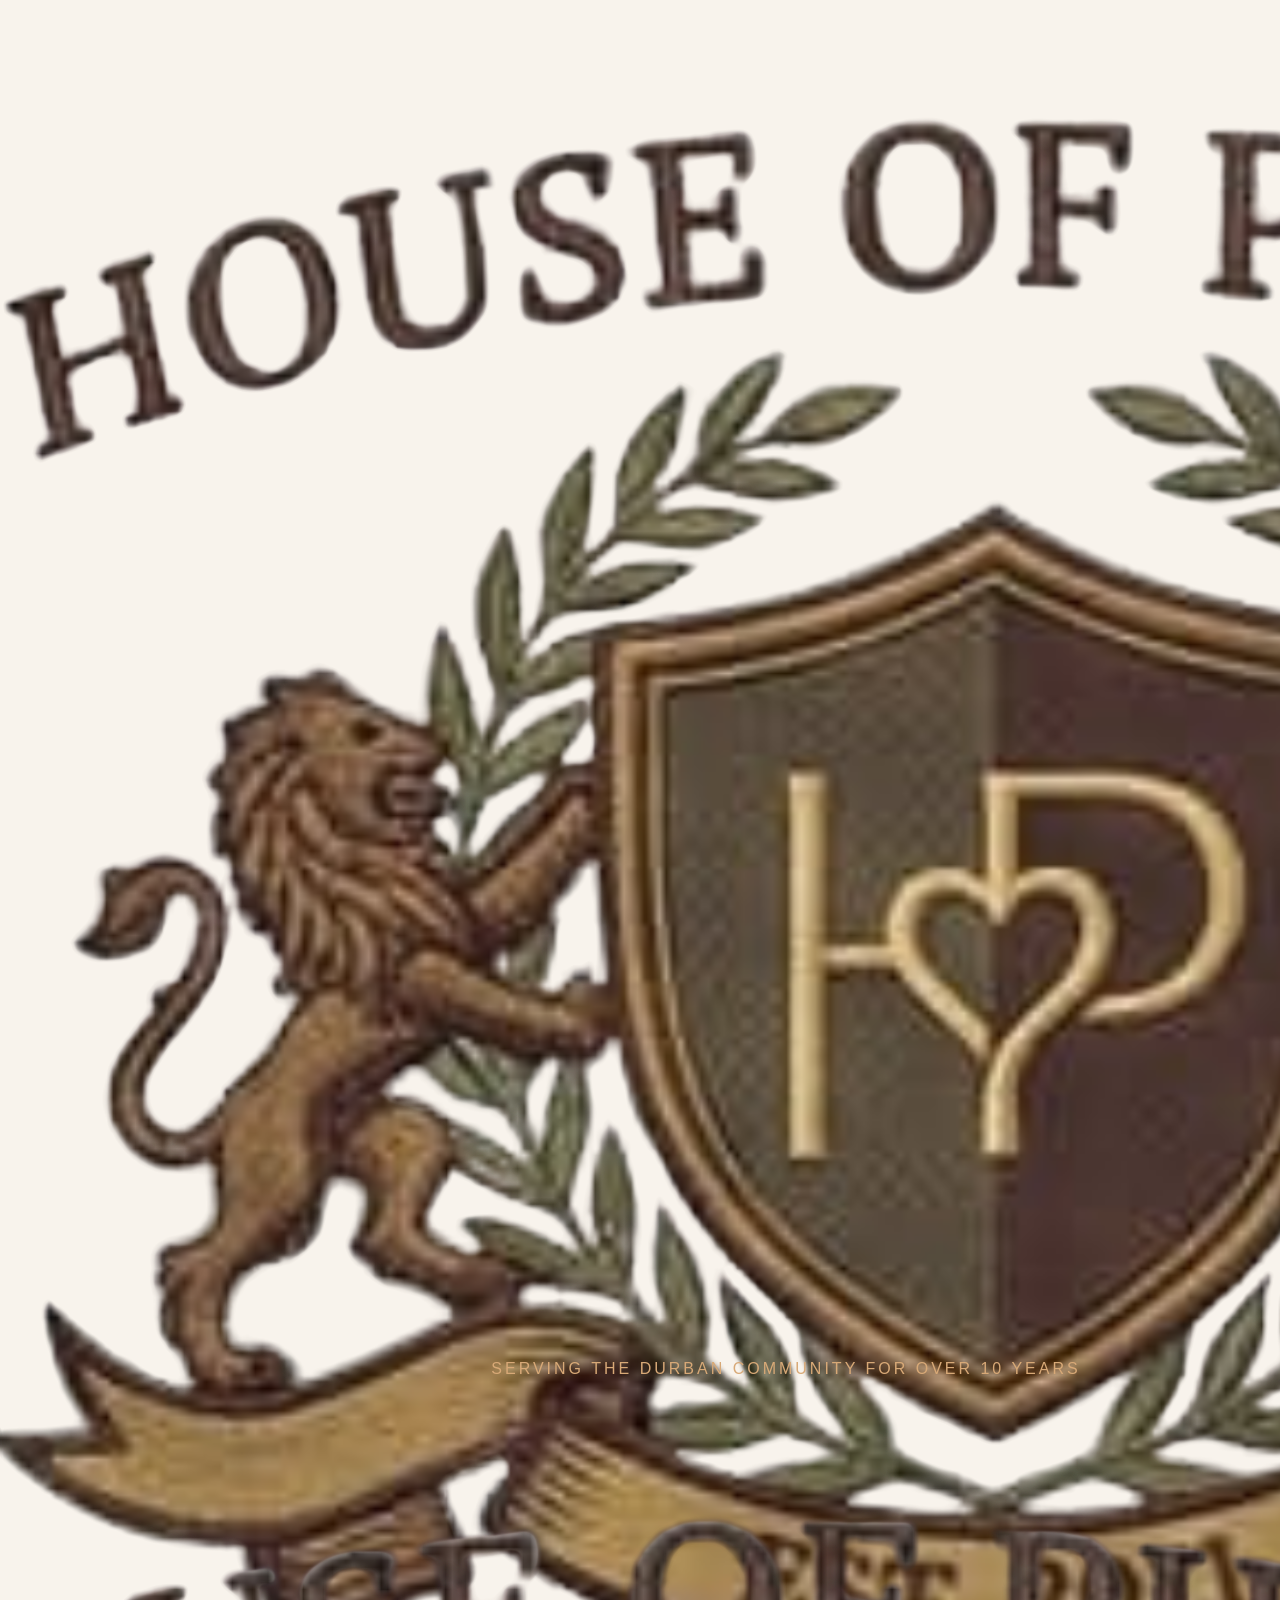
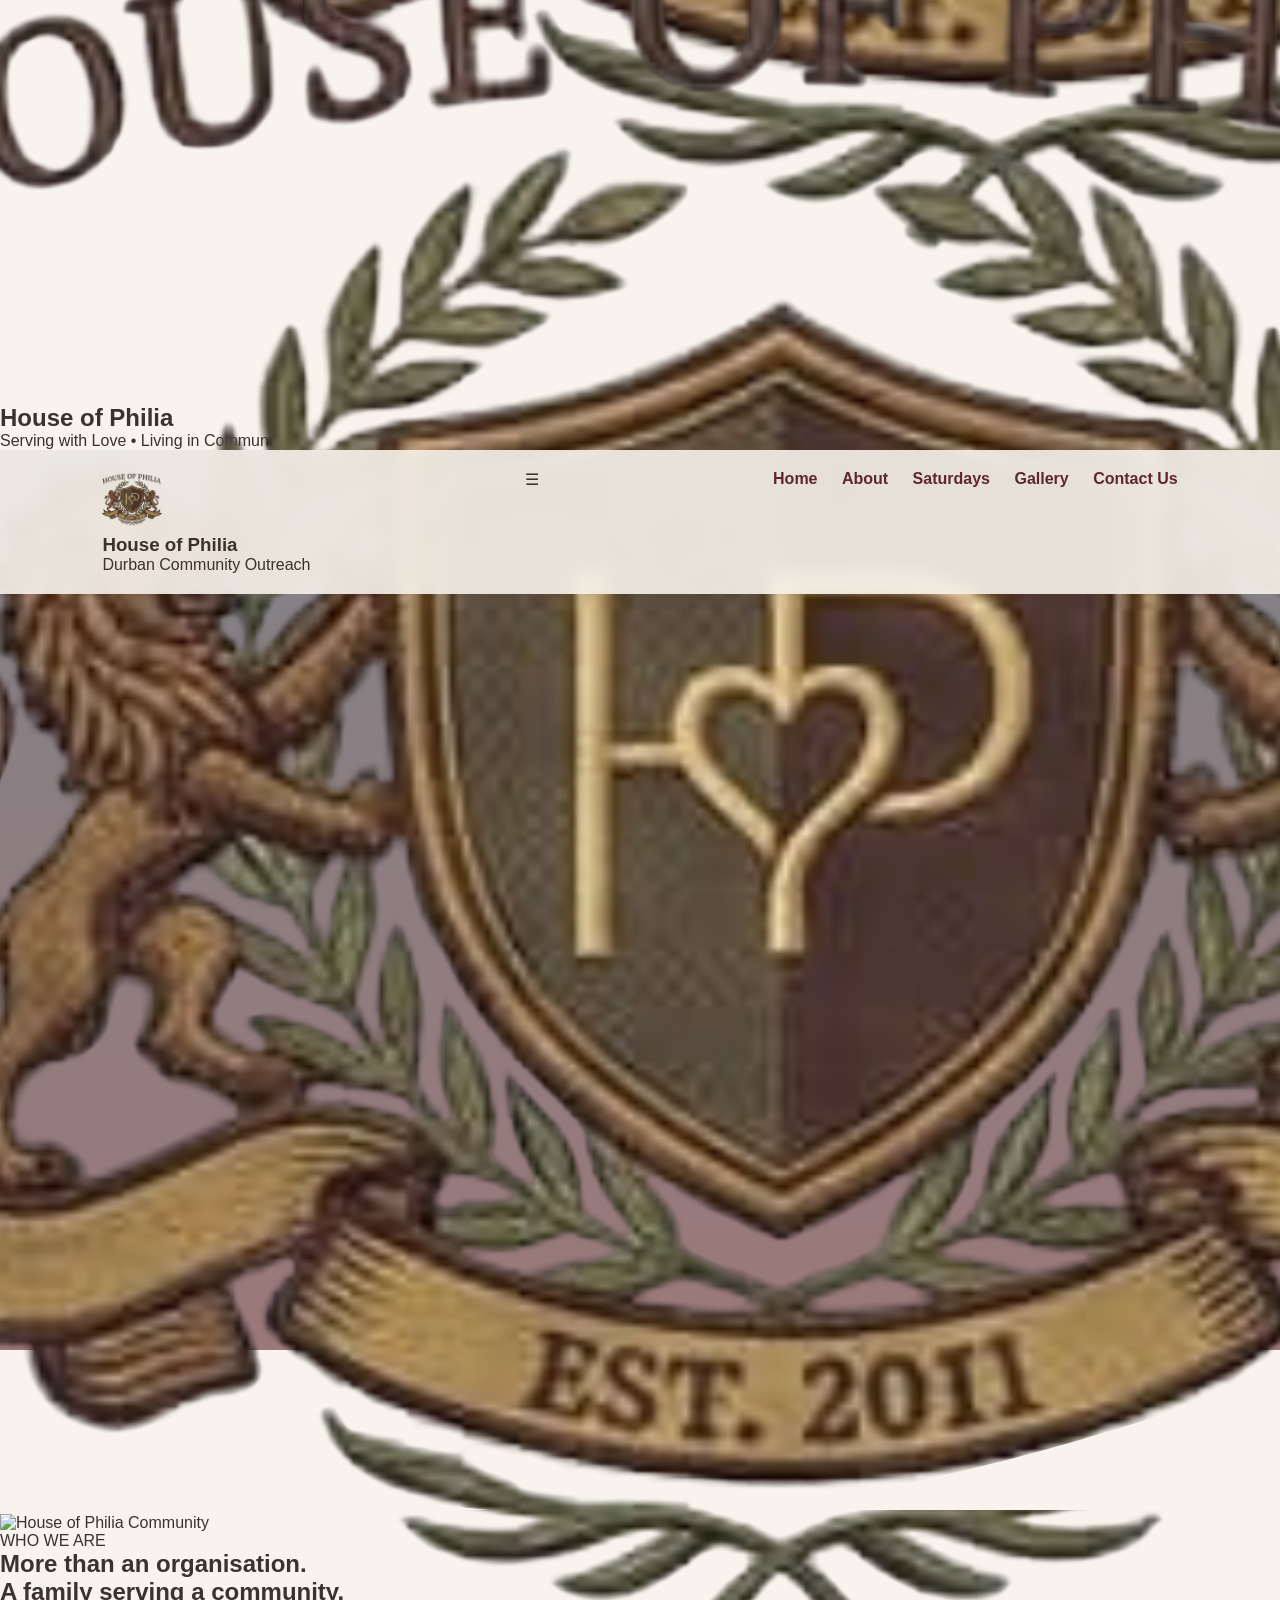
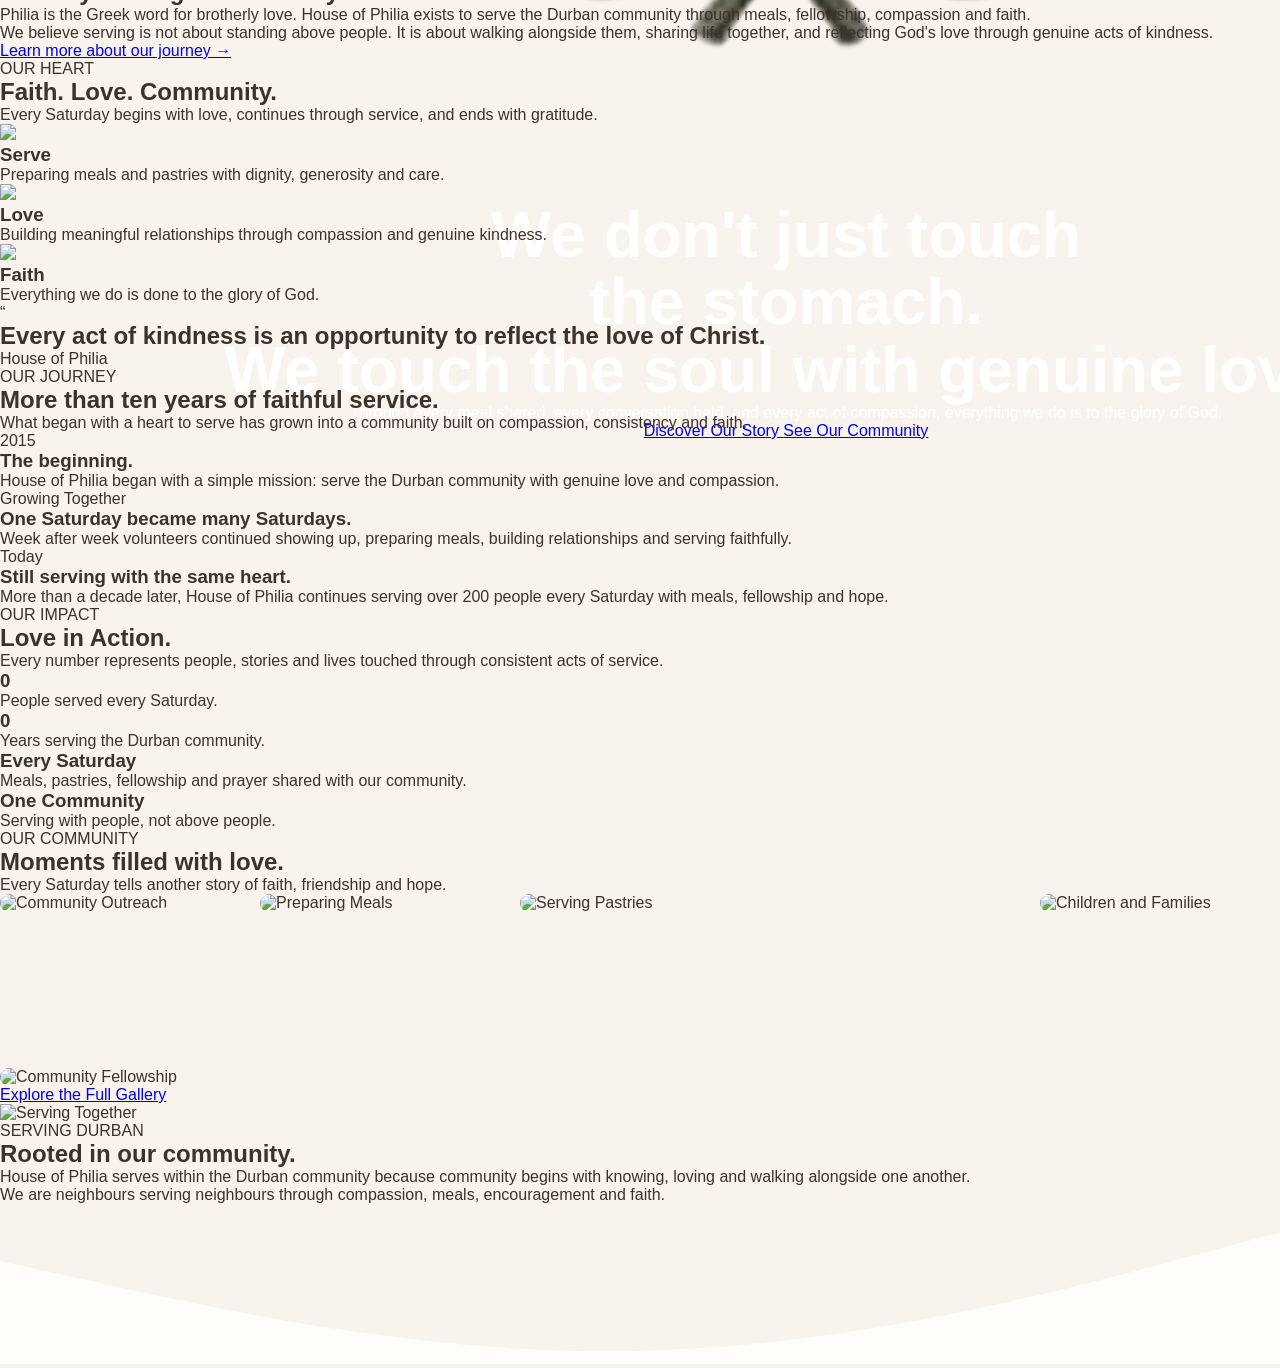
==== index.html @ c8c1cabe "Update index.html ( adding 4 parts)" ====
<!DOCTYPE html>
<html lang="en">

<head>

    <meta charset="UTF-8">

    <meta name="viewport"
          content="width=device-width, initial-scale=1.0">

    <title>House of Philia | Serving with Love</title>

    <!-- Google Fonts -->

    <link rel="preconnect"
          href="https://fonts.googleapis.com">

    <link rel="preconnect"
          href="https://fonts.gstatic.com"
          crossorigin>

    <link href="https://fonts.googleapis.com/css2?family=Cormorant+Garamond:wght@400;500;600;700&family=DM+Sans:wght@300;400;500;700&display=swap"
          rel="stylesheet">

    <!-- CSS -->

    <link rel="stylesheet"
          href="css/style.css">

</head>

<body>

    <!-- ========================================= -->
    <!-- LOADING SCREEN -->
    <!-- ========================================= -->

    <div id="loader">

        <div class="loader-content">

            <img src="images/logo/logo.png"
                 alt="House of Philia Logo"
                 class="loader-logo">

            <h2>House of Philia</h2>

            <p>Serving with Love • Living in Community</p>

        </div>

    </div>


    <!-- ========================================= -->
    <!-- NAVIGATION -->
    <!-- ========================================= -->

    <header class="navbar">

        <div class="logo-container">

            <img src="images/logo/logo.png"
                 alt="House of Philia Logo"
                 class="logo">

            <div class="logo-text">

                <h3>House of Philia</h3>

                <span>Durban Community Outreach</span>

            </div>

        </div>

        <!-- Mobile Menu Button -->

        <div class="menu-toggle">

            ☰

        </div>

        <nav class="nav-links">

            <a href="#home">Home</a>

            <a href="about.html">About</a>

            <a href="saturdays.html">Saturdays</a>

            <a href="gallery.html">Gallery</a>

            <a href="contact.html"
               class="contact-btn">

                Contact Us

            </a>

        </nav>

    </header>


    <!-- ========================================= -->
    <!-- HERO -->
    <!-- ========================================= -->

    <section class="hero"
             id="home">

        <!-- Video -->

        <video autoplay
               muted
               loop
               playsinline
               class="hero-video">

            <source src="videos/hero-video.mp4"
                    type="video/mp4">

        </video>

        <!-- Overlay -->

        <div class="hero-overlay"></div>

        <!-- Decorative Shapes -->

        <div class="gold-glow glow-one"></div>

        <div class="gold-glow glow-two"></div>

        <img src="images/icons/olive.png"
             class="olive olive-left">

        <img src="images/icons/olive.png"
             class="olive olive-right">

        <!-- Hero Content -->

        <div class="hero-content">

            <p class="eyebrow">

                SERVING THE DURBAN COMMUNITY FOR OVER 10 YEARS

            </p>

            <img src="images/logo/logo.png"
                 class="hero-logo"
                 alt="House of Philia">

            <h1>

                We don't just touch

                <br>

                the stomach.

                <br>

                <span>We touch the soul with genuine love.</span>

            </h1>

            <p class="hero-description">

                Through every meal shared, every conversation held,
                and every act of compassion,
                everything we do is to the glory of God.

            </p>

            <div class="hero-buttons">

                <a href="about.html"
                   class="primary-button">

                    Discover Our Story

                </a>

                <a href="gallery.html"
                   class="secondary-button">

                    See Our Community

                </a>

            </div>

        </div>

        <!-- Scroll Down -->

        <div class="scroll-indicator">

            <span></span>

            <p>Scroll</p>

        </div>

    </section>


    <!-- ========================================= -->
    <!-- CURVED DIVIDER -->
    <!-- ========================================= -->

    <svg class="wave"
         viewBox="0 0 1440 180"
         xmlns="http://www.w3.org/2000/svg">

        <path fill="#F8F3EC"
              d="M0,64L120,96C240,128,480,192,720,186.7C960,181,1200,107,1320,69.3L1440,32V180H1320C1200,180,960,180,720,180C480,180,240,180,120,180H0Z">

        </path>

    </svg>


    <!-- ========================================= -->
    <!-- WHAT IS HOUSE OF PHILIA -->
    <!-- ========================================= -->

    <section class="about-preview">

        <div class="about-image">

            <img src="images/hero/community.jpg"
                 alt="House of Philia Community">

        </div>

        <div class="about-text">

            <p class="section-title">

                WHO WE ARE

            </p>

            <h2>

                More than an organisation.

                <br>

                A family serving a community.

            </h2>

            <p>

                Philia is the Greek word for brotherly love.

                House of Philia exists to serve the Durban community
                through meals, fellowship, compassion and faith.

            </p>

            <p>

                We believe serving is not about standing above people.

                It is about walking alongside them,
                sharing life together,
                and reflecting God's love through genuine acts of kindness.

            </p>

            <a href="about.html"
               class="text-link">

                Learn more about our journey →

            </a>

        </div>

    </section>


    <!-- ========================================= -->
    <!-- OUR HEART -->
    <!-- ========================================= -->

    <section class="mission-section">

        <div class="section-heading">

            <p>OUR HEART</p>

            <h2>Faith. Love. Community.</h2>

            <p>

                Every Saturday begins with love,
                continues through service,
                and ends with gratitude.

            </p>

        </div>

        <div class="mission-grid">

            <!-- CARD -->

            <div class="mission-card">

                <img src="images/icons/bread.png">

                <h3>Serve</h3>

                <p>

                    Preparing meals and pastries
                    with dignity, generosity and care.

                </p>

            </div>

            <!-- CARD -->

            <div class="mission-card">

                <img src="images/icons/heart.png">

                <h3>Love</h3>

                <p>

                    Building meaningful relationships
                    through compassion and genuine kindness.

                </p>

            </div>

            <!-- CARD -->

            <div class="mission-card">

                <img src="images/icons/cross.png">

                <h3>Faith</h3>

                <p>

                    Everything we do is done
                    to the glory of God.

                </p>

            </div>

        </div>

    </section>


    <!-- ========================================= -->
    <!-- QUOTE SECTION -->
    <!-- ========================================= -->

    <section class="quote-section">

        <div class="quote-card">

            <p class="quote-mark">“</p>

            <h2>

                Every act of kindness is an opportunity

                to reflect the love of Christ.

            </h2>

            <span>House of Philia</span>

           <!-- ========================================= -->
    <!-- OUR JOURNEY -->
    <!-- ========================================= -->

    <section class="timeline-section">

        <div class="section-heading">

            <p>OUR JOURNEY</p>

            <h2>More than ten years of faithful service.</h2>

            <p>
                What began with a heart to serve has grown into a community built
                on compassion, consistency and faith.
            </p>

        </div>

        <div class="timeline">

            <div class="timeline-item left">

                <div class="timeline-content">

                    <span>2015</span>

                    <h3>The beginning.</h3>

                    <p>
                        House of Philia began with a simple mission:
                        serve the Durban community with genuine love and compassion.
                    </p>

                </div>

            </div>

            <div class="timeline-item right">

                <div class="timeline-content">

                    <span>Growing Together</span>

                    <h3>One Saturday became many Saturdays.</h3>

                    <p>
                        Week after week volunteers continued showing up,
                        preparing meals, building relationships and serving faithfully.
                    </p>

                </div>

            </div>

            <div class="timeline-item left">

                <div class="timeline-content">

                    <span>Today</span>

                    <h3>Still serving with the same heart.</h3>

                    <p>
                        More than a decade later,
                        House of Philia continues serving over 200 people every Saturday
                        with meals, fellowship and hope.
                    </p>

                </div>

            </div>

        </div>

    </section>


    <!-- ========================================= -->
    <!-- IMPACT SECTION -->
    <!-- ========================================= -->

    <section class="impact-section">

        <div class="impact-overlay"></div>

        <div class="section-heading light">

            <p>OUR IMPACT</p>

            <h2>Love in Action.</h2>

            <p>
                Every number represents people, stories and lives touched through
                consistent acts of service.
            </p>

        </div>

        <div class="impact-grid">

            <div class="impact-card">

                <h3 class="counter" data-target="200">0</h3>

                <p>People served every Saturday.</p>

            </div>

            <div class="impact-card">

                <h3 class="counter" data-target="10">0</h3>

                <p>Years serving the Durban community.</p>

            </div>

            <div class="impact-card">

                <h3>Every Saturday</h3>

                <p>
                    Meals, pastries, fellowship and prayer shared with our community.
                </p>

            </div>

            <div class="impact-card">

                <h3>One Community</h3>

                <p>
                    Serving with people, not above people.
                </p>

            </div>

        </div>

    </section>


    <!-- ========================================= -->
    <!-- PHOTO + VIDEO GALLERY PREVIEW -->
    <!-- ========================================= -->

    <section class="gallery-preview">

        <div class="section-heading">

            <p>OUR COMMUNITY</p>

            <h2>Moments filled with love.</h2>

            <p>
                Every Saturday tells another story of faith, friendship and hope.
            </p>

        </div>

        <div class="gallery-grid">

            <!-- PHOTO 1 -->

            <div class="gallery-card large">

                <img src="images/gallery/photo1.jpg"
                     alt="Community Outreach">

            </div>

            <!-- PHOTO 2 -->

            <div class="gallery-card">

                <img src="images/gallery/photo2.jpg"
                     alt="Preparing Meals">

            </div>

            <!-- PHOTO 3 -->

            <div class="gallery-card">

                <img src="images/gallery/photo3.jpg"
                     alt="Serving Pastries">

            </div>

            <!-- VIDEO -->

            <div class="gallery-card video-card">

                <video muted loop autoplay playsinline>

                    <source src="videos/saturday1.mp4"
                            type="video/mp4">

                </video>

            </div>

            <!-- PHOTO 4 -->

            <div class="gallery-card">

                <img src="images/gallery/photo4.jpg"
                     alt="Children and Families">

            </div>

            <!-- PHOTO 5 -->

            <div class="gallery-card tall">

                <img src="images/gallery/photo5.jpg"
                     alt="Community Fellowship">

            </div>

        </div>

        <div class="gallery-button">

            <a href="gallery.html"
               class="primary-button">

                Explore the Full Gallery

            </a>

        </div>

    </section>


    <!-- ========================================= -->
    <!-- COMMUNITY SECTION -->
    <!-- ========================================= -->

    <section class="community-section">

        <div class="community-image">

            <img src="images/gallery/photo6.jpg"
                 alt="Serving Together">

        </div>

        <div class="community-text">

            <p class="section-title">
                SERVING DURBAN
            </p>

            <h2>
                Rooted in our community.
            </h2>

            <p>
                House of Philia serves within the Durban community because community
                begins with knowing, loving and walking alongside one another.
            </p>

            <p>
                We are neighbours serving neighbours through compassion, meals,
                encouragement and faith.
            </p>

        </div>

    </section>


    <!-- ========================================= -->
    <!-- CURVED DIVIDER -->
    <!-- ========================================= -->

    <svg class="wave-bottom"
         viewBox="0 0 1440 180"
         xmlns="http://www.w3.org/2000/svg">

        <path fill="#FFFDF9"
              d="M0,64L120,90.7C240,117,480,171,720,165.3C960,160,1200,96,1320,64L1440,32V180H1320C1200,180,960,180,720,180C480,180,240,180,120,180H0Z">

        </path>

    </svg>
---- css/style.css ----
:root{
--burgundy:#5E272D;
--gold:#D8A977;
--cream:#F8F3EC;
--sage:#87947B;
}
*{margin:0;padding:0;box-sizing:border-box}
body{font-family:Arial,sans-serif;background:var(--cream);color:#3b312d}
.navbar{position:fixed;width:100%;display:flex;justify-content:space-between;padding:20px 8%;background:rgba(248,243,236,.9);backdrop-filter:blur(10px)}
.logo{width:60px}
nav a{margin-left:20px;color:var(--burgundy);text-decoration:none;font-weight:bold}
.hero{height:100vh;background:linear-gradient(rgba(32,38,53,.55),rgba(94,39,45,.6)),url('../images/hero/hero.jpg') center/cover no-repeat;display:flex;align-items:center;justify-content:center;text-align:center;color:white;padding:0 10%}
.hero h1{font-size:4rem;line-height:1.05}
.eyebrow{letter-spacing:3px;color:var(--gold);margin-bottom:20px}
.button{display:inline-block;background:var(--gold);padding:15px 30px;border-radius:999px;color:var(--burgundy);font-weight:bold;text-decoration:none;margin-top:30px}
.about,.impact,.gallery,.saturday{padding:100px 8%}
.about h2,.gallery h2,.saturday h2{font-size:3rem;color:var(--burgundy);margin-bottom:20px}
.impact{display:grid;grid-template-columns:repeat(auto-fit,minmax(180px,1fr));gap:20px;background:var(--burgundy);color:white}
.impact h3{color:var(--gold);font-size:3rem}
.gallery-grid{display:grid;grid-template-columns:repeat(auto-fit,minmax(220px,1fr));gap:20px}
.gallery-grid img{width:100%;border-radius:20px;object-fit:cover;aspect-ratio:4/5}
footer{background:#202635;color:#F8F3EC;text-align:center;padding:70px 8%}
.footer-logo{width:70px;margin-bottom:20px}
@media(max-width:768px){
.hero h1{font-size:2.6rem}
.navbar{flex-direction:column;gap:15px}
nav a{margin:0 8px}
}
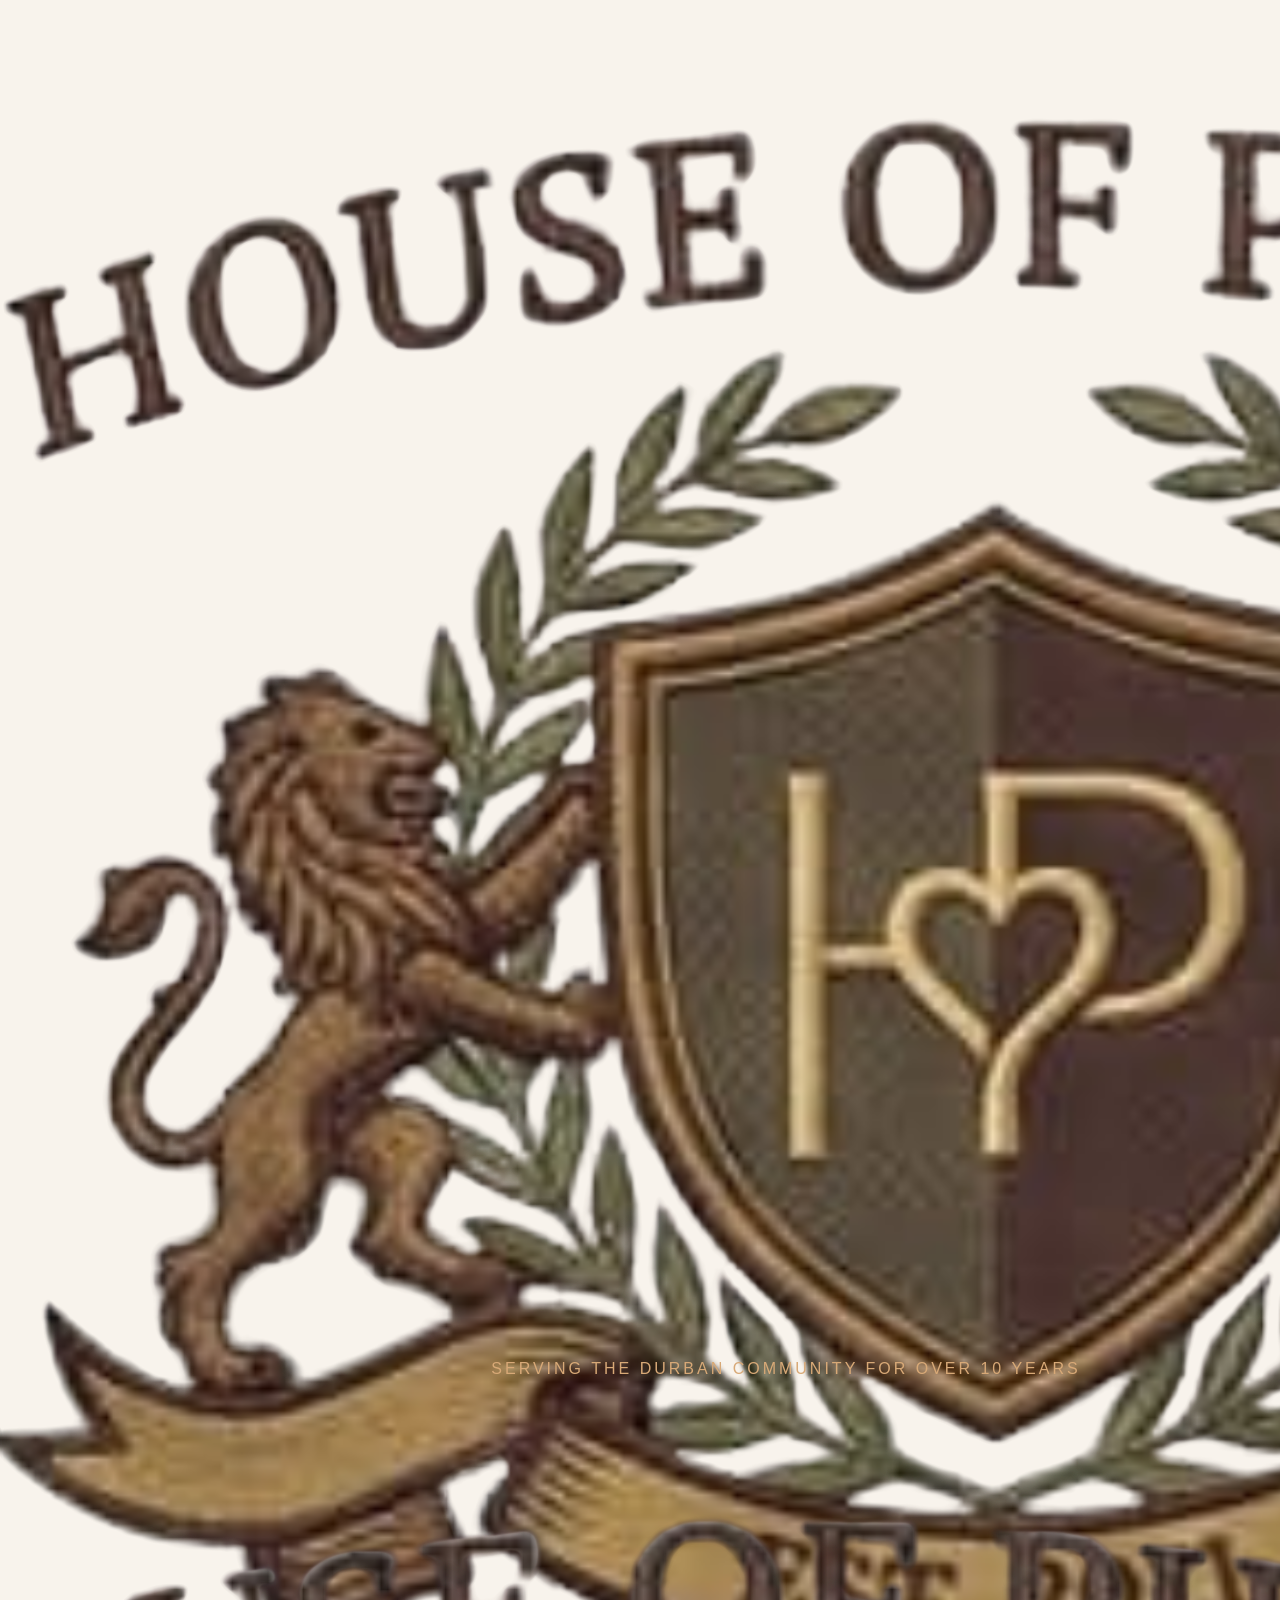
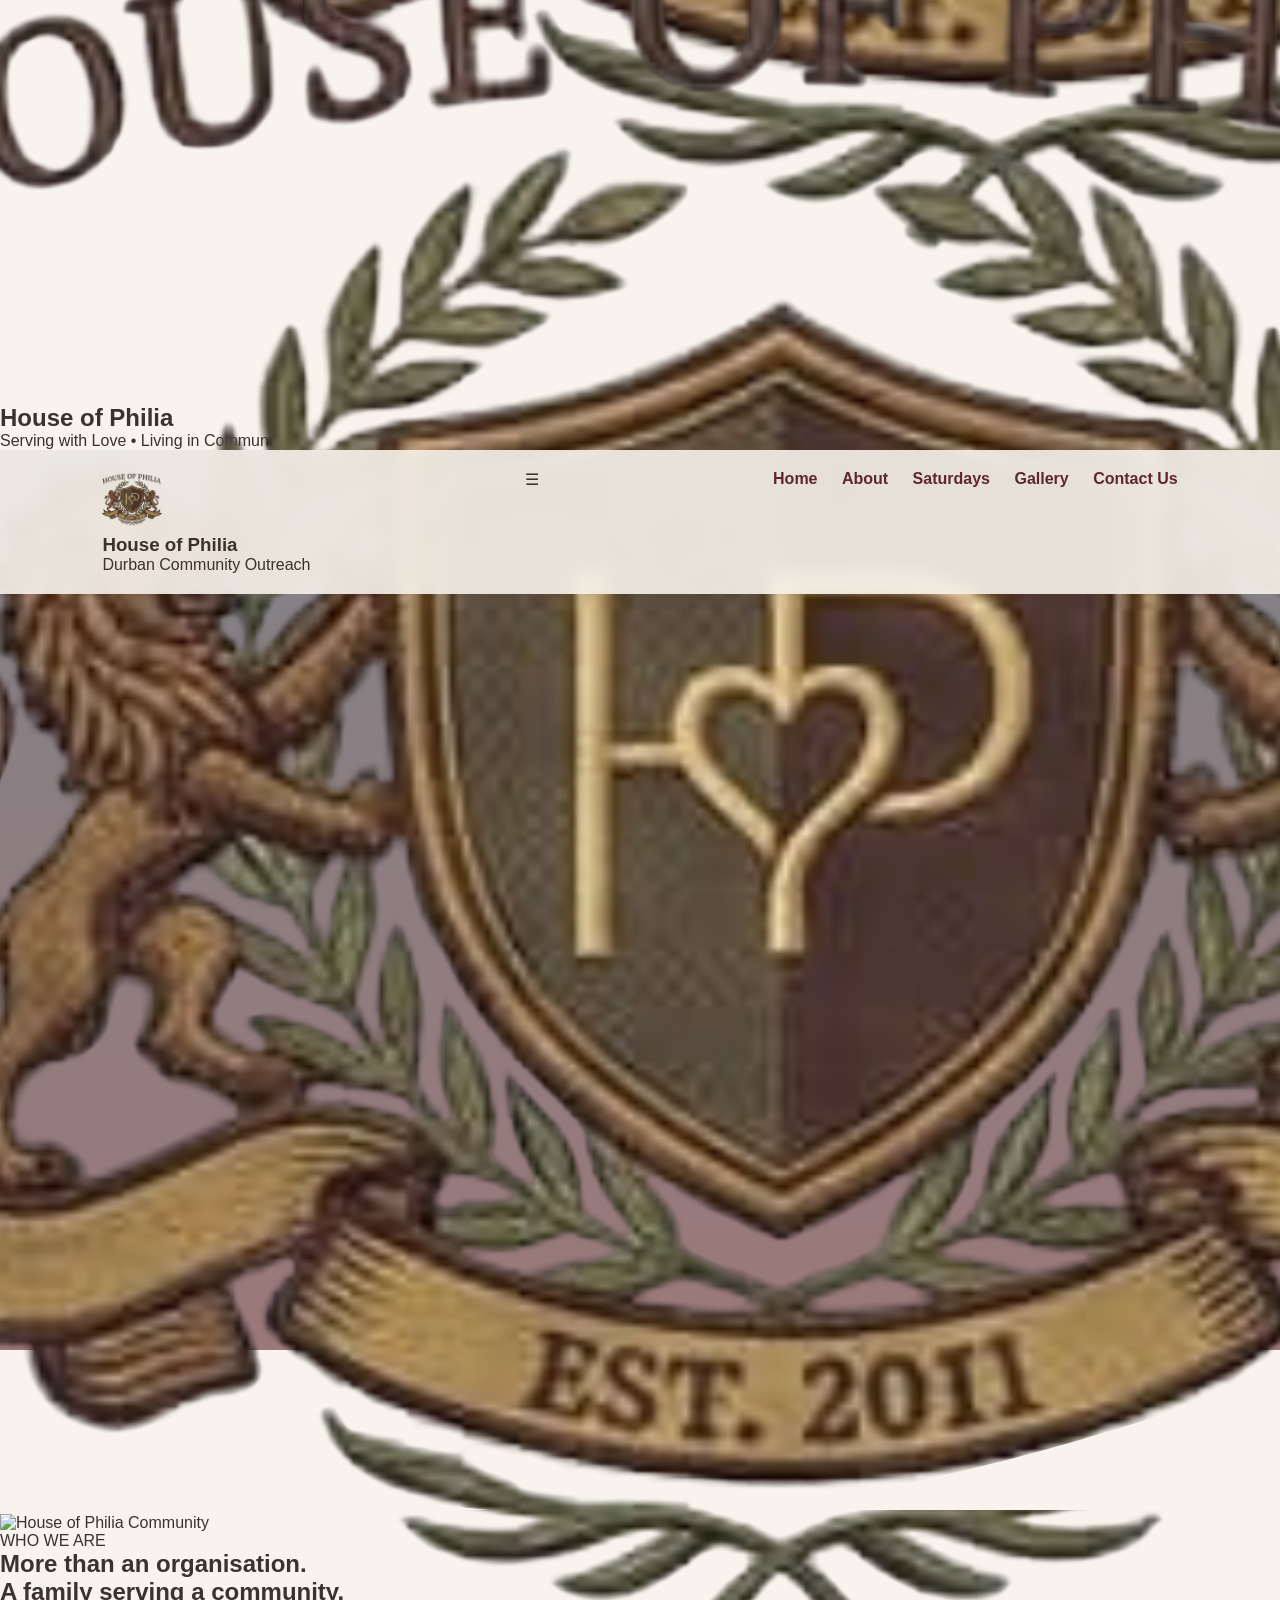
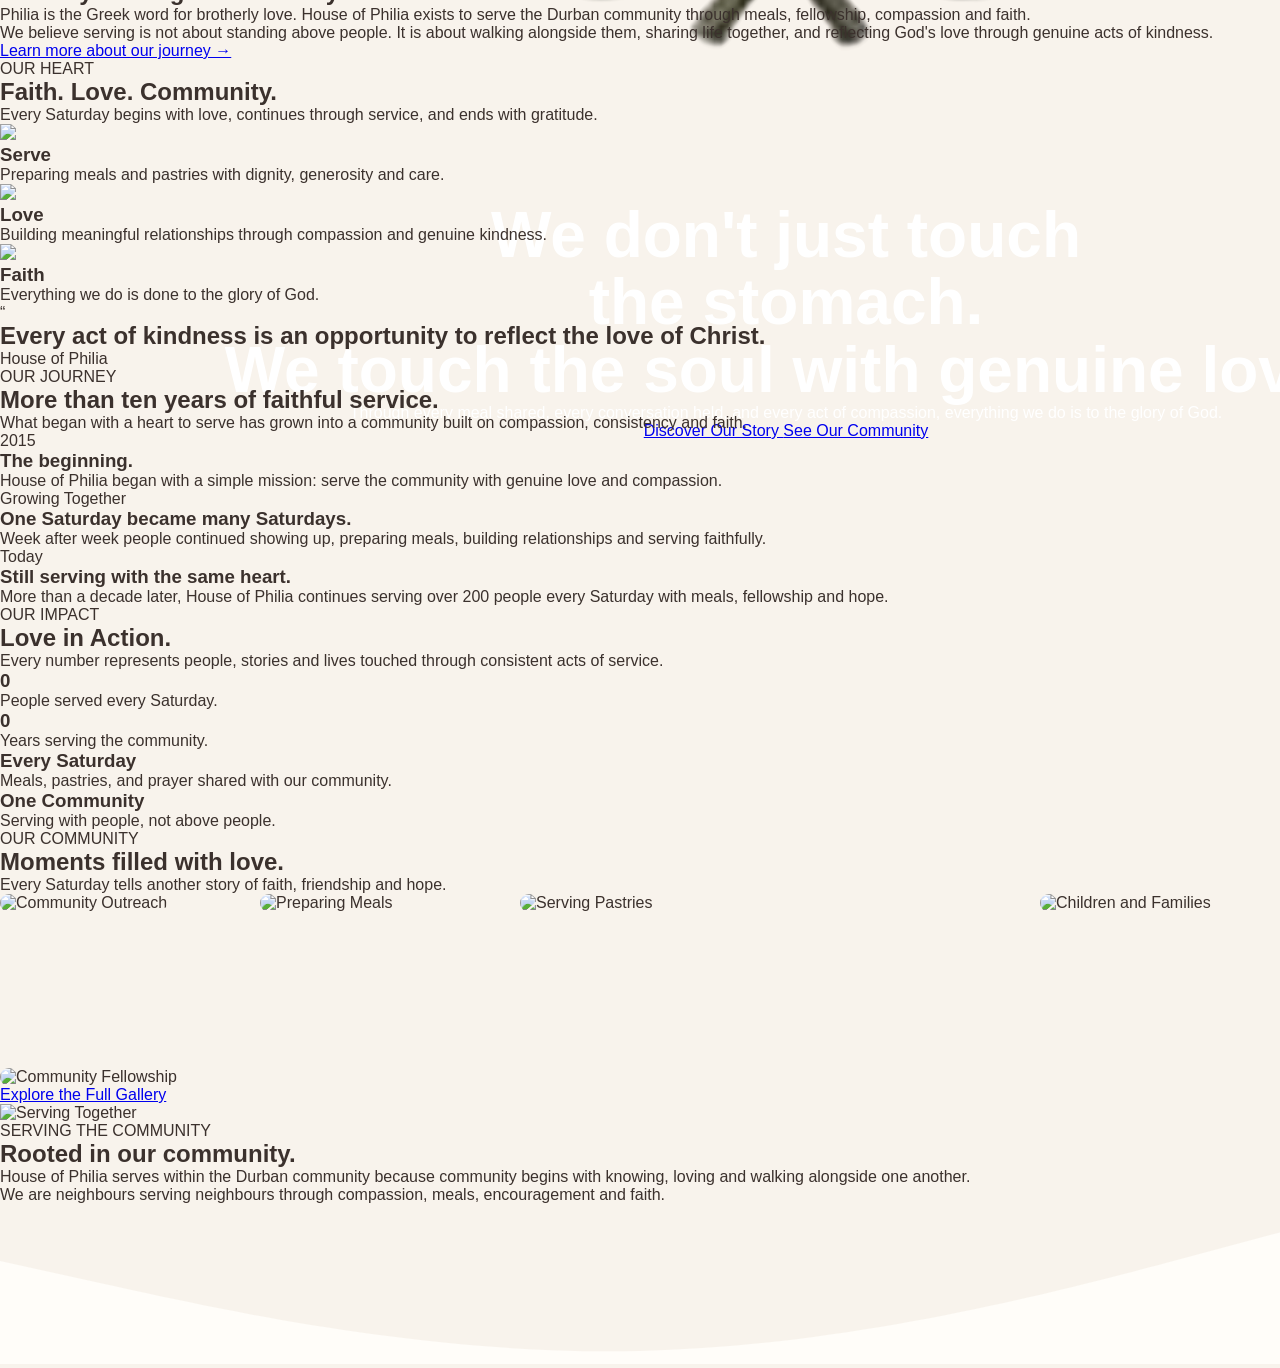
==== commit 01313e09: "Update index.html" ====
--- a/index.html
+++ b/index.html
@@ -40,7 +40,7 @@
         <div class="loader-content">
 
             <img src="images/logo/logo.png"
-                 alt="House of Philia Logo"
+                 alt=""
                  class="loader-logo">
 
             <h2>House of Philia</h2>
@@ -61,7 +61,7 @@
         <div class="logo-container">
 
             <img src="images/logo/logo.png"
-                 alt="House of Philia Logo"
+                 alt=" "
                  class="logo">
 
             <div class="logo-text">
@@ -152,7 +152,7 @@
 
             <img src="images/logo/logo.png"
                  class="hero-logo"
-                 alt="House of Philia">
+                 alt=" ">
 
             <h1>
 
@@ -418,7 +418,7 @@
 
                     <p>
                         House of Philia began with a simple mission:
-                        serve the Durban community with genuine love and compassion.
+                        serve the community with genuine love and compassion.
                     </p>
 
                 </div>
@@ -434,7 +434,7 @@
                     <h3>One Saturday became many Saturdays.</h3>
 
                     <p>
-                        Week after week volunteers continued showing up,
+                        Week after week people continued showing up,
                         preparing meals, building relationships and serving faithfully.
                     </p>
 
@@ -500,7 +500,7 @@
 
                 <h3 class="counter" data-target="10">0</h3>
 
-                <p>Years serving the Durban community.</p>
+                <p>Years serving the community.</p>
 
             </div>
 
@@ -509,7 +509,7 @@
                 <h3>Every Saturday</h3>
 
                 <p>
-                    Meals, pastries, fellowship and prayer shared with our community.
+                    Meals, pastries, and prayer shared with our community.
                 </p>
 
             </div>
@@ -639,7 +639,7 @@
         <div class="community-text">
 
             <p class="section-title">
-                SERVING DURBAN
+                SERVING THE COMMUNITY
             </p>
 
             <h2>
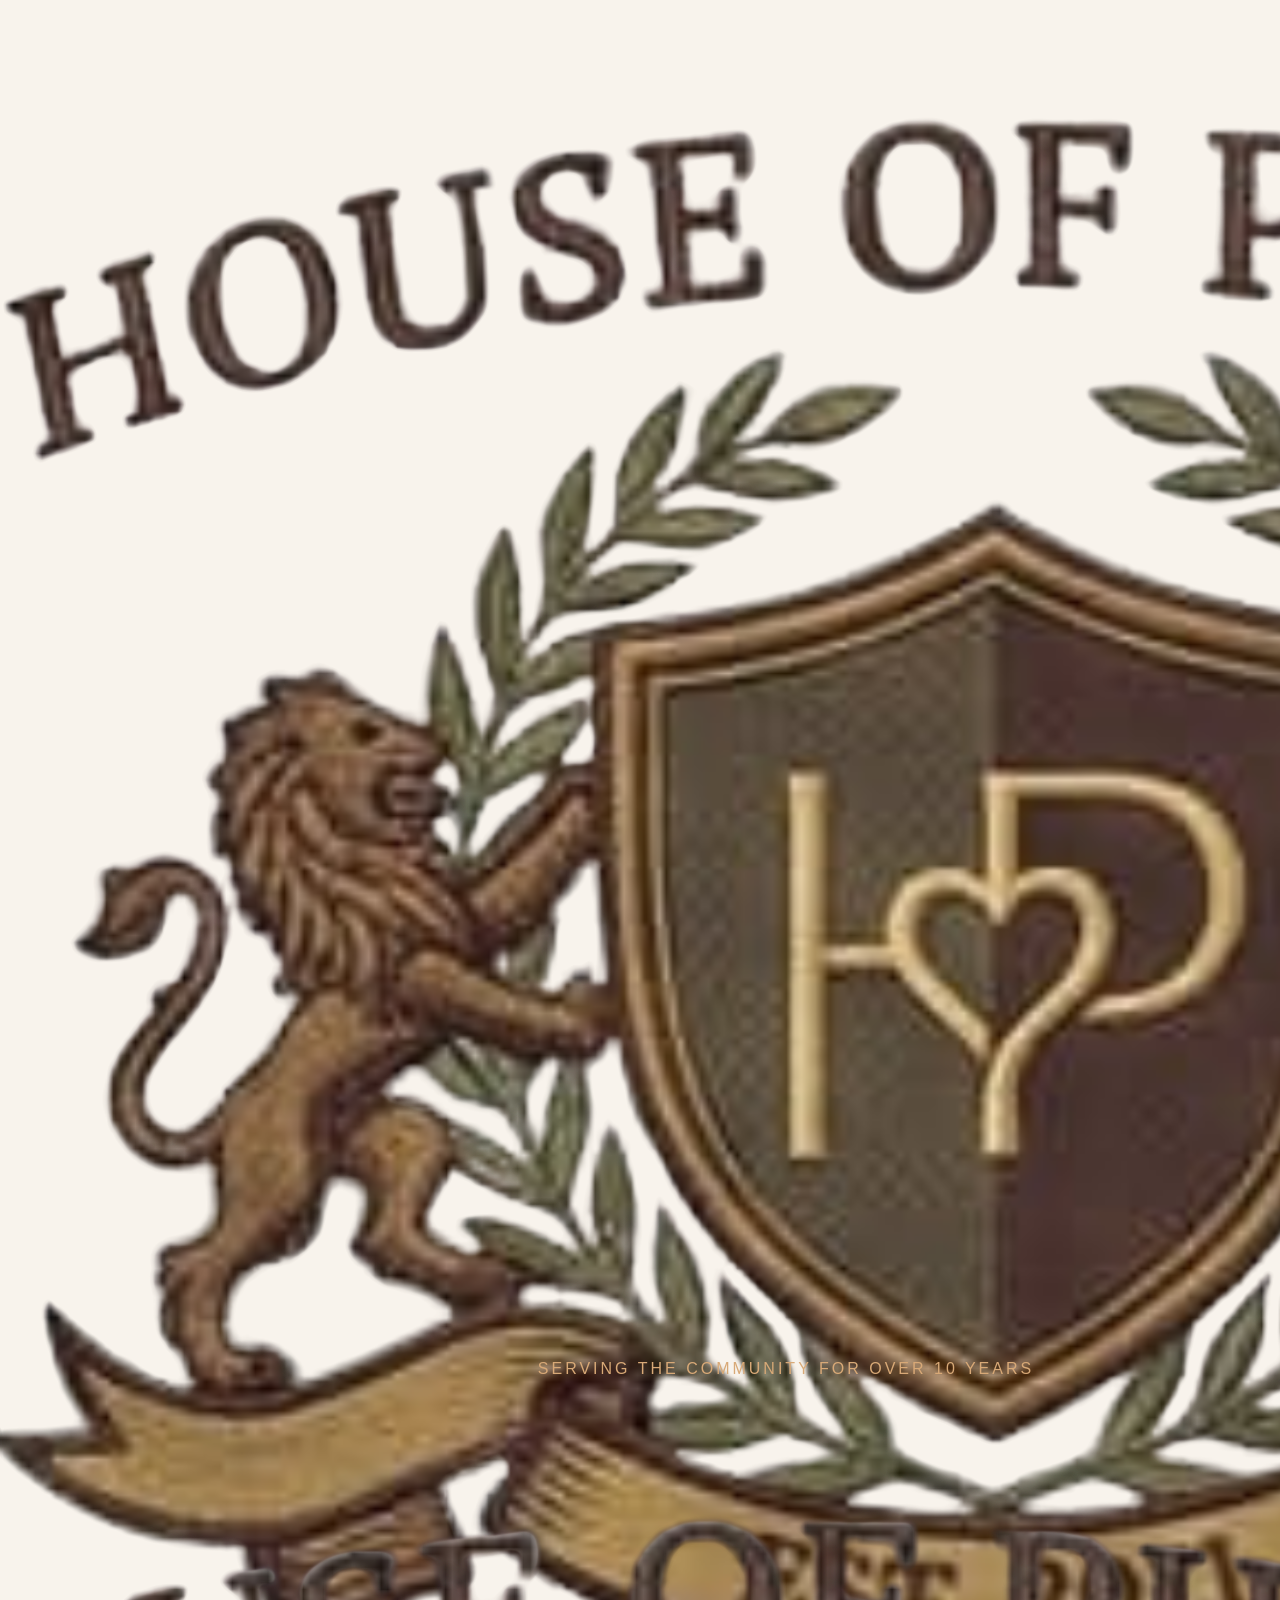
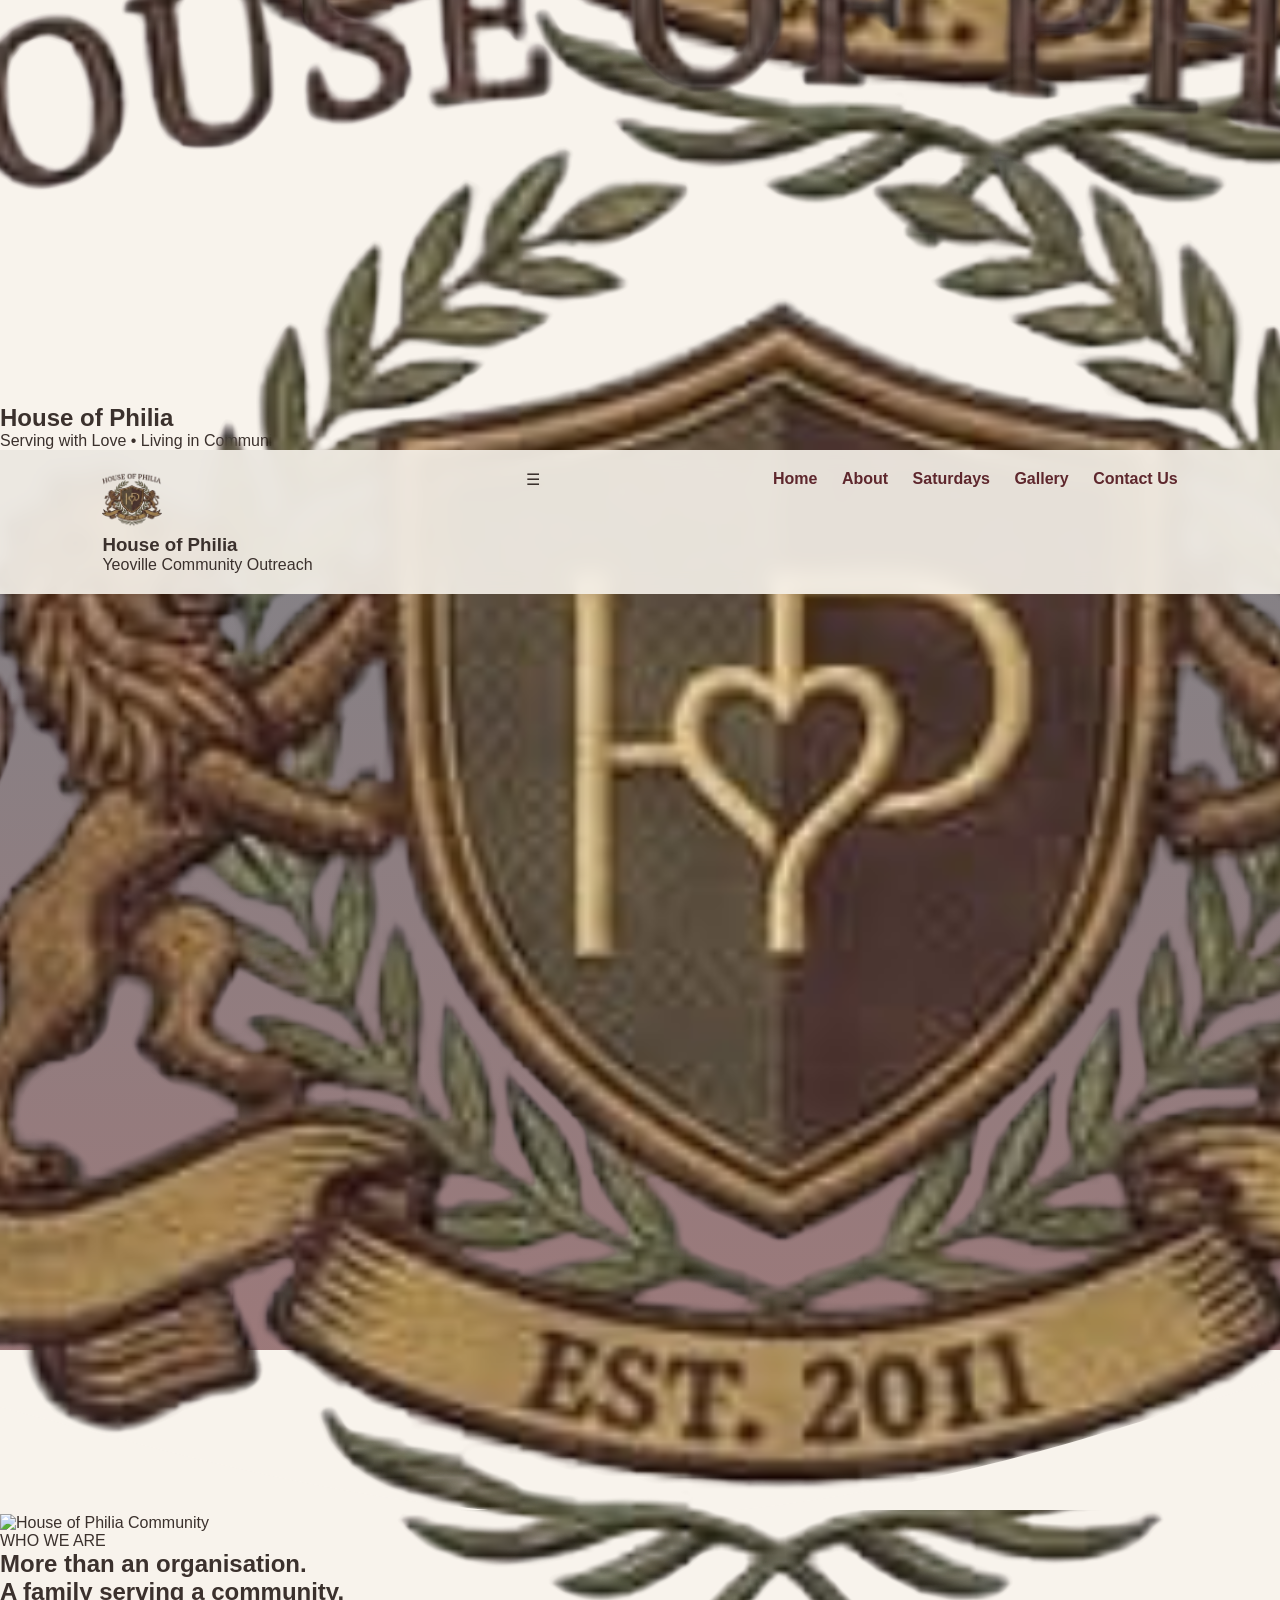
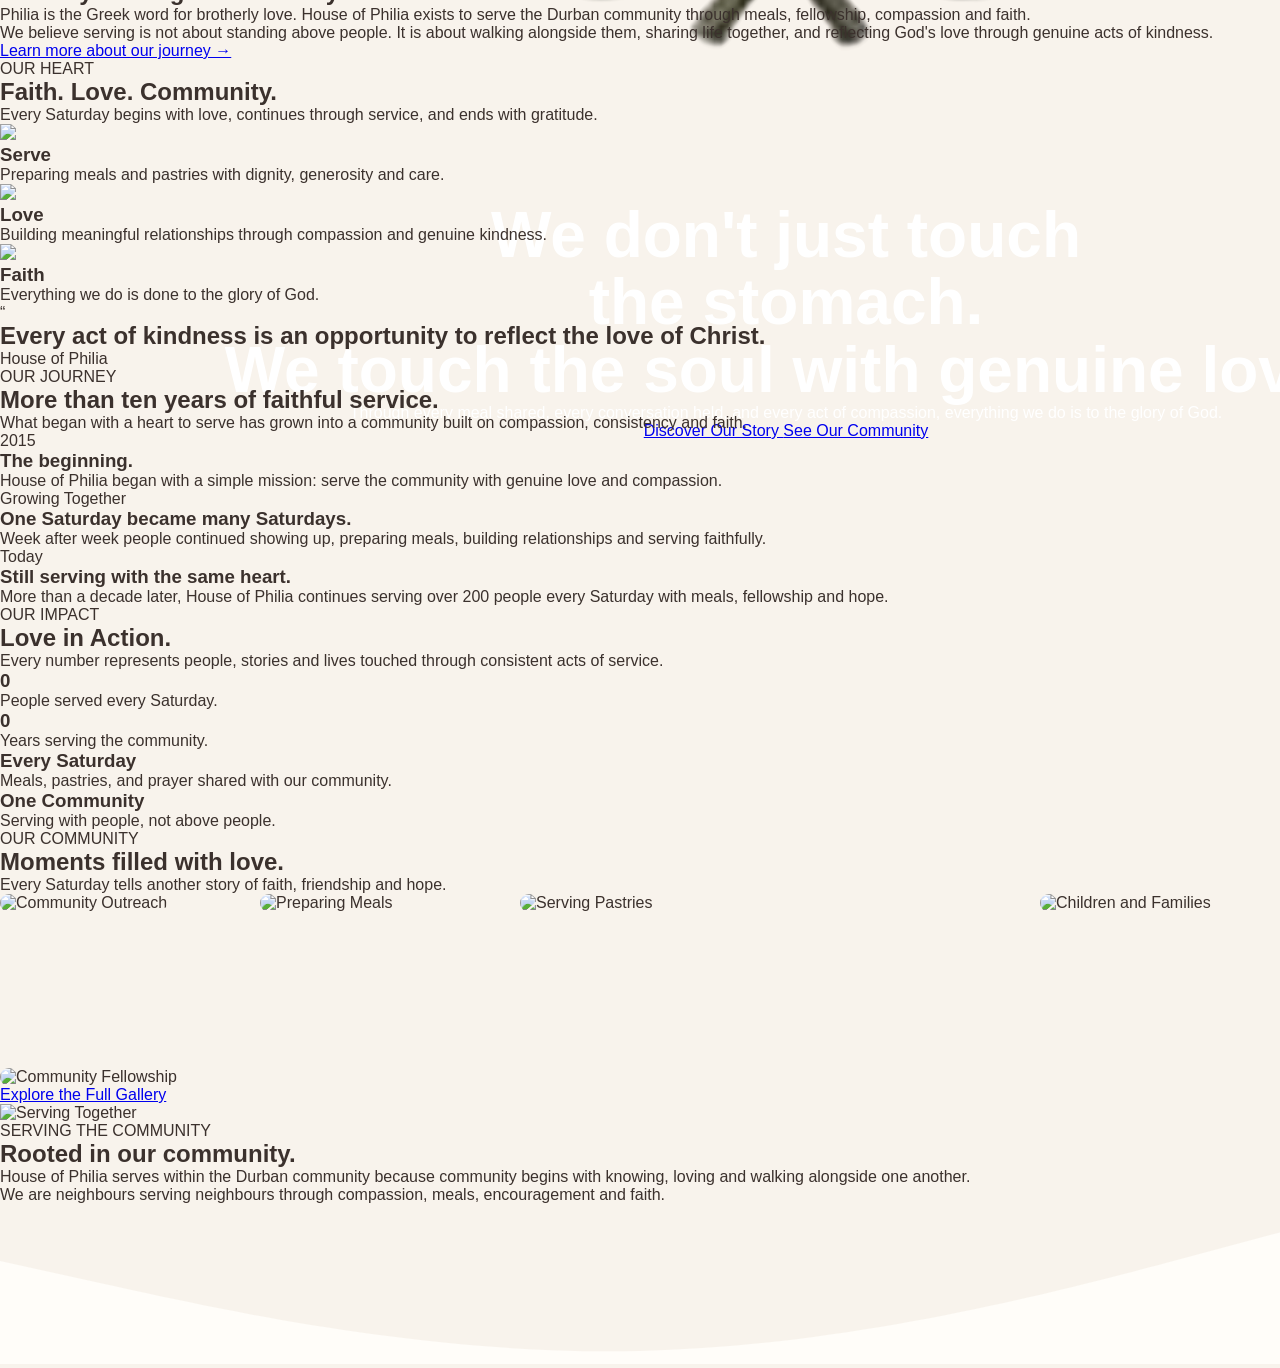
==== commit bb3a642b: "Update index.html ( fixing the durban words, only 2 parts have been added)" ====
--- a/index.html
+++ b/index.html
@@ -68,7 +68,7 @@
 
                 <h3>House of Philia</h3>
 
-                <span>Durban Community Outreach</span>
+                <span>Yeoville Community Outreach</span>
 
             </div>
 
@@ -146,7 +146,7 @@
 
             <p class="eyebrow">
 
-                SERVING THE DURBAN COMMUNITY FOR OVER 10 YEARS
+                SERVING THE COMMUNITY FOR OVER 10 YEARS
 
             </p>
 
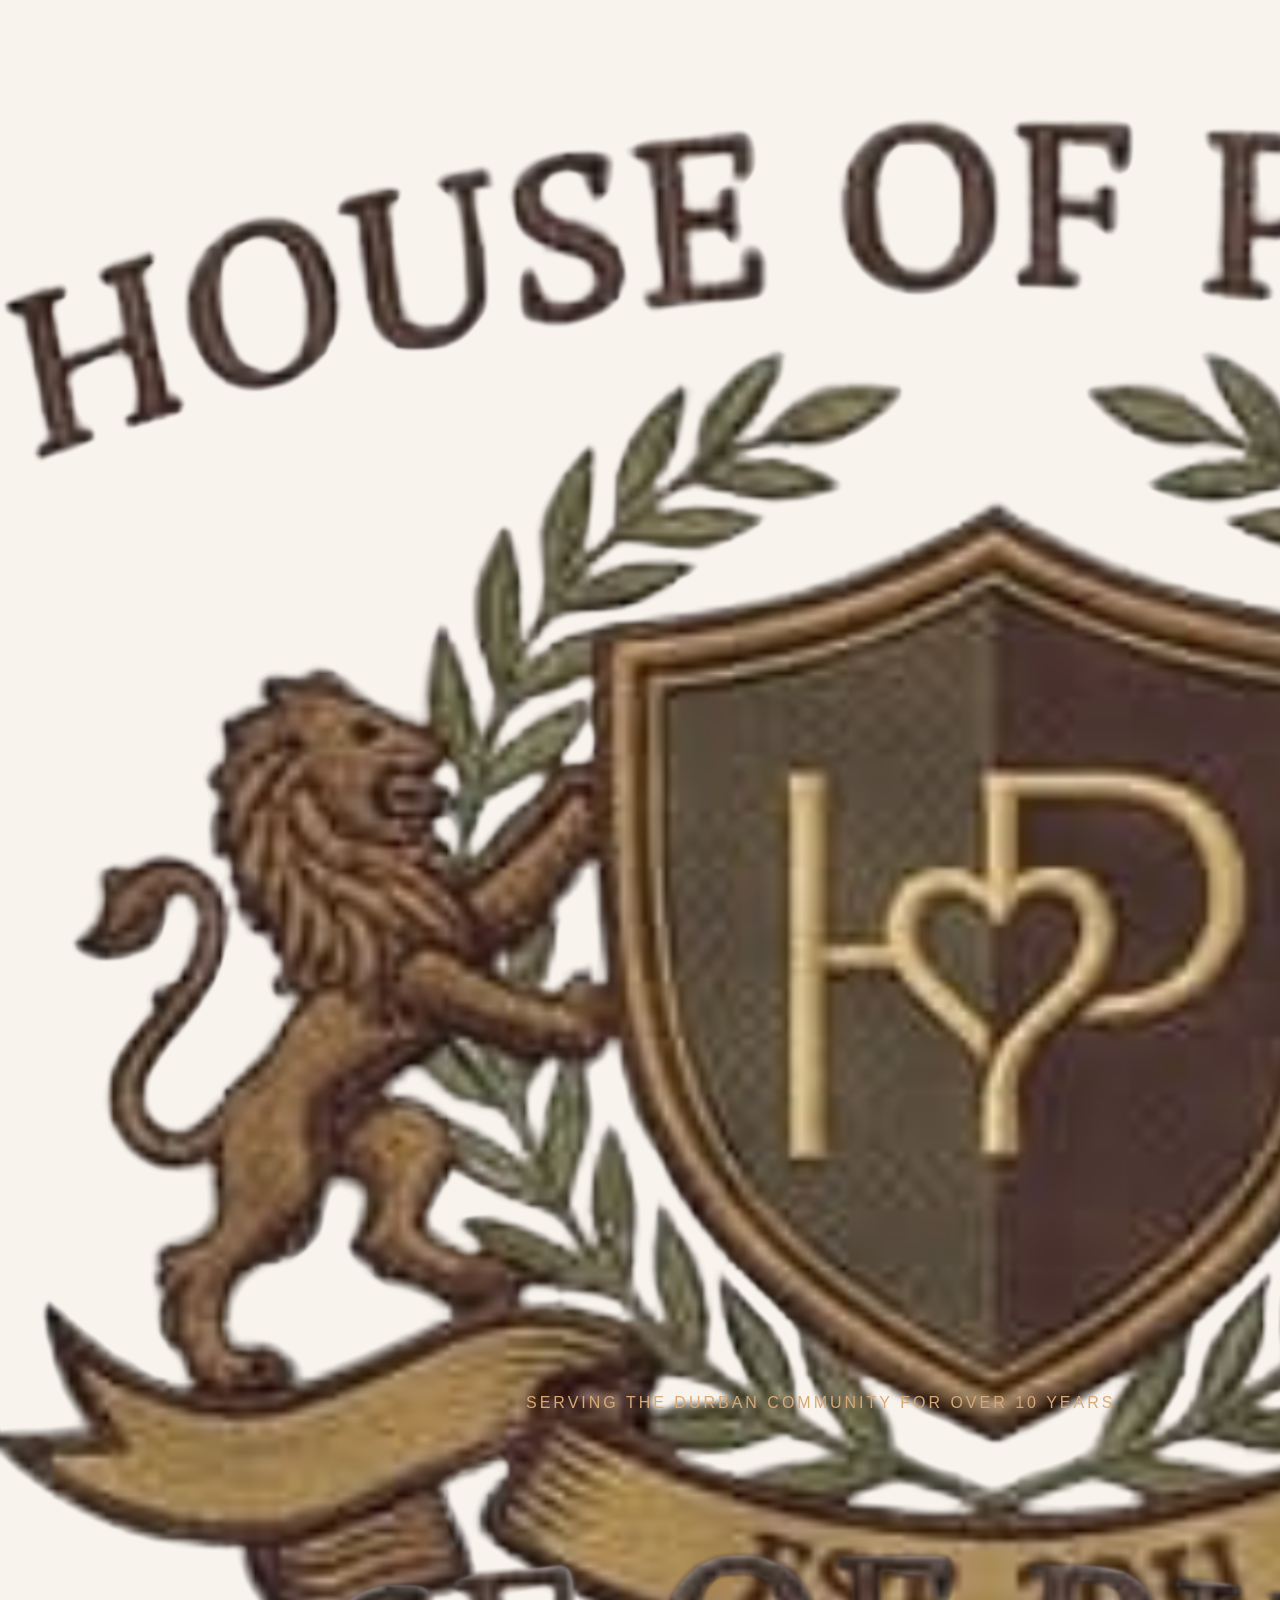
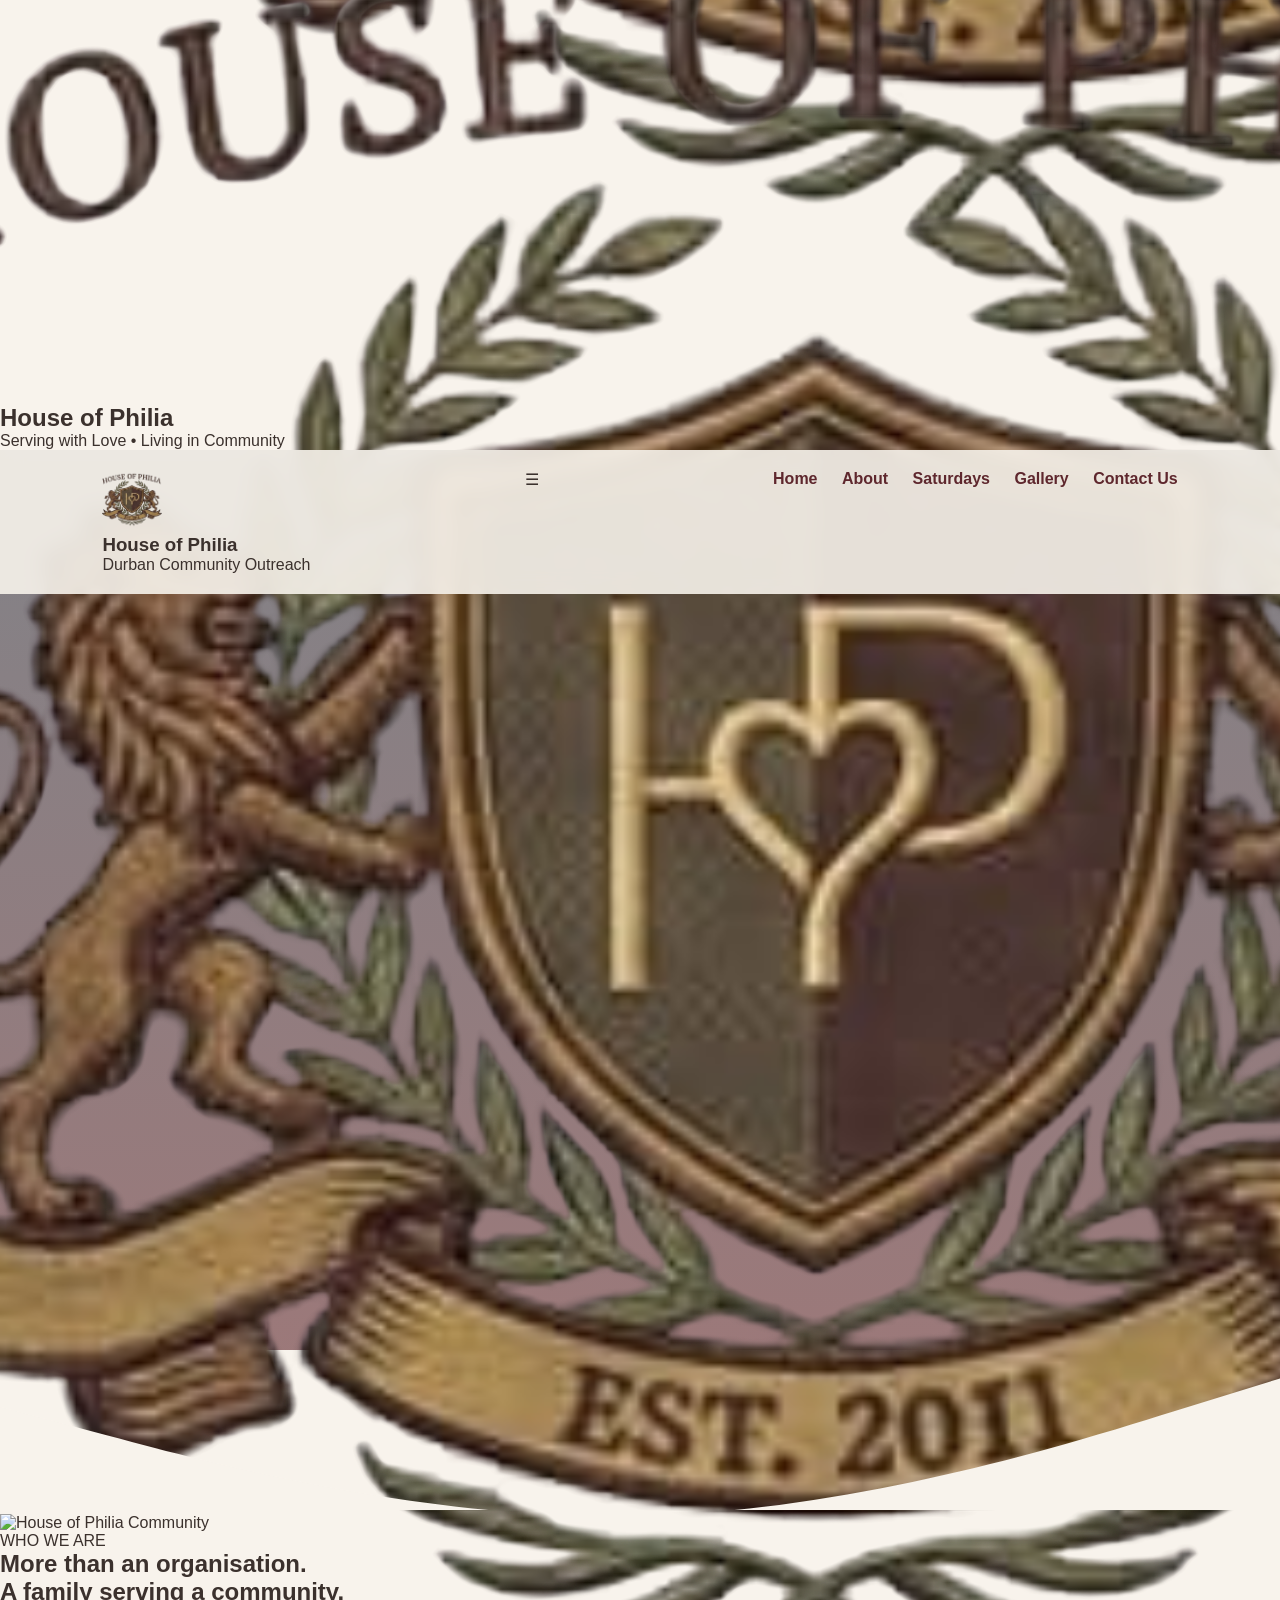
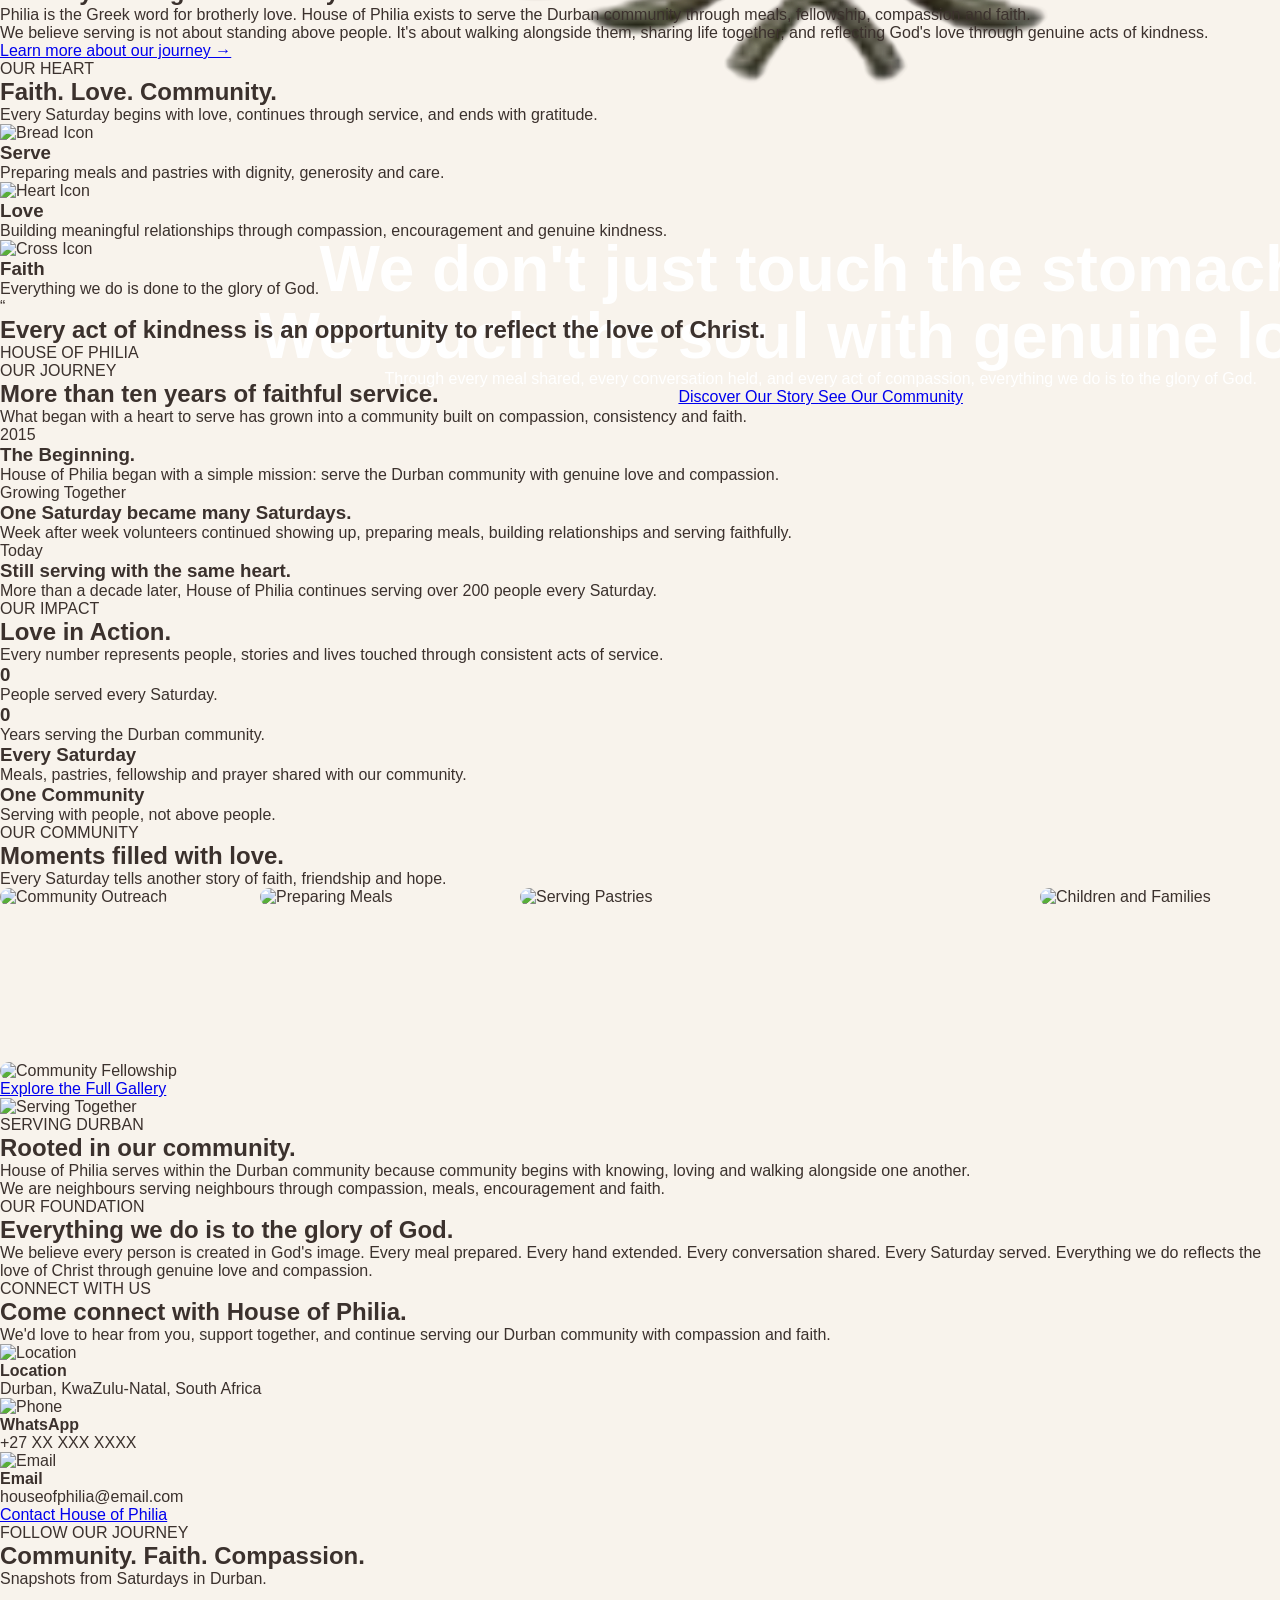
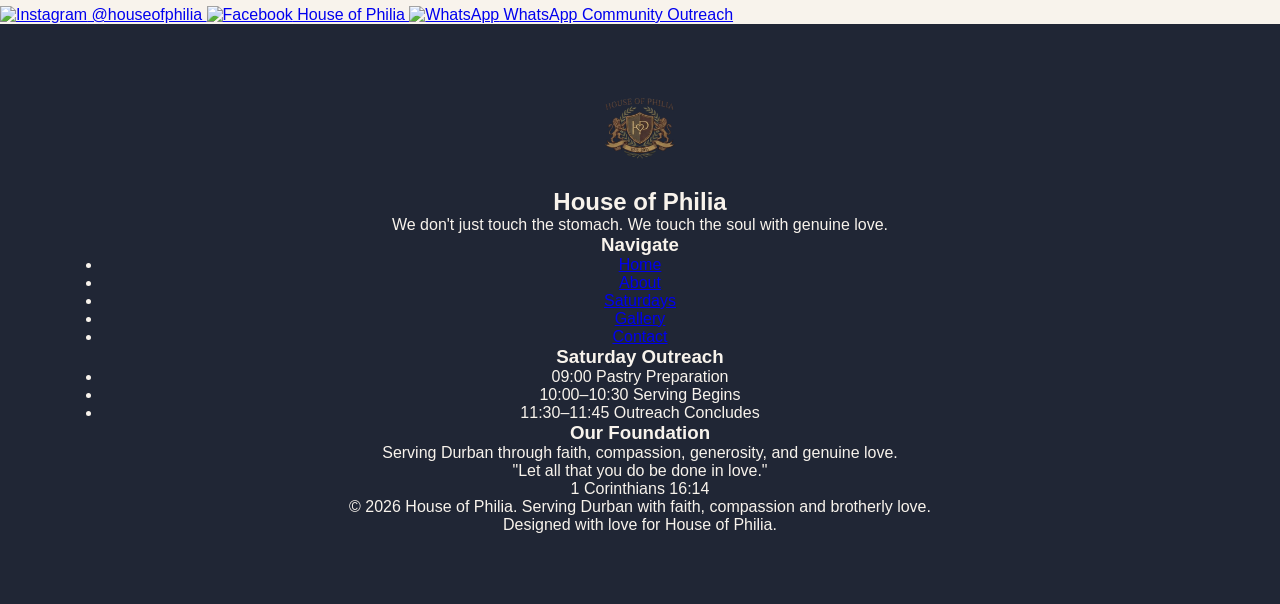
==== commit 96f3f435: "Update index.html ( adding the latest 4 parts)" ====
--- a/index.html
+++ b/index.html
@@ -1,677 +1,695 @@
 <!DOCTYPE html>
 <html lang="en">
-
 <head>
-
-    <meta charset="UTF-8">
-
-    <meta name="viewport"
-          content="width=device-width, initial-scale=1.0">
-
-    <title>House of Philia | Serving with Love</title>
-
-    <!-- Google Fonts -->
-
-    <link rel="preconnect"
-          href="https://fonts.googleapis.com">
-
-    <link rel="preconnect"
-          href="https://fonts.gstatic.com"
-          crossorigin>
-
-    <link href="https://fonts.googleapis.com/css2?family=Cormorant+Garamond:wght@400;500;600;700&family=DM+Sans:wght@300;400;500;700&display=swap"
-          rel="stylesheet">
-
-    <!-- CSS -->
-
-    <link rel="stylesheet"
-          href="css/style.css">
-
+  <meta charset="UTF-8" />
+  <meta name="viewport" content="width=device-width, initial-scale=1.0" />
+
+  <title>House of Philia | Serving with Love</title>
+
+  <!-- Google Fonts -->
+  <link rel="preconnect" href="https://fonts.googleapis.com">
+  <link rel="preconnect" href="https://fonts.gstatic.com" crossorigin>
+  <link href="https://fonts.googleapis.com/css2?family=Cormorant+Garamond:wght@400;500;600;700&family=DM+Sans:wght@300;400;500;700&display=swap" rel="stylesheet">
+
+  <!-- CSS -->
+  <link rel="stylesheet" href="css/style.css">
 </head>
 
 <body>
 
-    <!-- ========================================= -->
-    <!-- LOADING SCREEN -->
-    <!-- ========================================= -->
-
-    <div id="loader">
-
-        <div class="loader-content">
-
-            <img src="images/logo/logo.png"
-                 alt=""
-                 class="loader-logo">
-
-            <h2>House of Philia</h2>
-
-            <p>Serving with Love • Living in Community</p>
-
+  <!-- ========================= LOADING SCREEN ========================= -->
+  <div id="loader">
+    <div class="loader-content">
+      <img src="images/logo/logo.png" alt="House of Philia Logo" class="loader-logo">
+      <h2>House of Philia</h2>
+      <p>Serving with Love • Living in Community</p>
+    </div>
+  </div>
+
+  <!-- ========================= NAVIGATION ========================= -->
+  <header class="navbar">
+
+    <div class="logo-container">
+      <img src="images/logo/logo.png" alt="House of Philia Logo" class="logo">
+
+      <div class="logo-text">
+        <h3>House of Philia</h3>
+        <span>Durban Community Outreach</span>
+      </div>
+    </div>
+
+    <!-- Mobile Menu -->
+    <div class="menu-toggle">☰</div>
+
+    <nav class="nav-links">
+      <a href="#home">Home</a>
+      <a href="about.html">About</a>
+      <a href="saturdays.html">Saturdays</a>
+      <a href="gallery.html">Gallery</a>
+      <a href="contact.html" class="contact-btn">Contact Us</a>
+    </nav>
+
+  </header>
+
+
+  <!-- ========================= HERO SECTION ========================= -->
+
+  <section class="hero" id="home">
+
+    <video autoplay muted loop playsinline class="hero-video">
+      <source src="videos/hero-video.mp4" type="video/mp4">
+    </video>
+
+    <div class="hero-overlay"></div>
+
+    <!-- Decorative Glow -->
+    <div class="gold-glow glow-one"></div>
+    <div class="gold-glow glow-two"></div>
+
+    <img src="images/icons/olive.png" class="olive olive-left" alt="Olive Branch">
+    <img src="images/icons/olive.png" class="olive olive-right" alt="Olive Branch">
+
+
+    <div class="hero-content">
+
+      <p class="eyebrow">
+        SERVING THE DURBAN COMMUNITY FOR OVER 10 YEARS
+      </p>
+
+      <img src="images/logo/logo.png" class="hero-logo" alt="House of Philia Logo">
+
+      <h1>
+        We don't just touch the stomach.
+        <br>
+        <span>We touch the soul with genuine love.</span>
+      </h1>
+
+      <p class="hero-description">
+        Through every meal shared, every conversation held, and every act of compassion,
+        everything we do is to the glory of God.
+      </p>
+
+      <div class="hero-buttons">
+
+        <a href="about.html" class="primary-button">
+          Discover Our Story
+        </a>
+
+        <a href="gallery.html" class="secondary-button">
+          See Our Community
+        </a>
+
+      </div>
+
+    </div>
+
+    <!-- Scroll Indicator -->
+    <div class="scroll-indicator">
+      <span></span>
+      <p>Scroll</p>
+    </div>
+
+  </section>
+
+
+  <!-- ========================= CURVED DIVIDER ========================= -->
+
+  <svg class="wave" viewBox="0 0 1440 180" xmlns="http://www.w3.org/2000/svg">
+    <path fill="#F8F3EC"
+      d="M0,64L120,96C240,128,480,192,720,186.7C960,181,1200,107,1320,69.3L1440,32V180H0Z"></path>
+  </svg>
+
+
+  <!-- ========================= WHO WE ARE ========================= -->
+
+  <section class="about-preview">
+
+    <div class="about-image">
+      <img src="images/hero/community.jpg" alt="House of Philia Community">
+    </div>
+
+    <div class="about-text">
+
+      <p class="section-title">WHO WE ARE</p>
+
+      <h2>
+        More than an organisation.
+        <br>
+        A family serving a community.
+      </h2>
+
+      <p>
+        Philia is the Greek word for brotherly love.
+        House of Philia exists to serve the Durban community through meals,
+        fellowship, compassion and faith.
+      </p>
+
+      <p>
+        We believe serving is not about standing above people.
+        It's about walking alongside them, sharing life together,
+        and reflecting God's love through genuine acts of kindness.
+      </p>
+
+      <a href="about.html" class="text-link">
+        Learn more about our journey →
+      </a>
+
+    </div>
+
+  </section>
+
+  <!-- ===== PART 2 STARTS DIRECTLY BELOW THIS LINE ===== -->
+
+      <!-- ========================= OUR HEART ========================= -->
+
+  <section class="mission-section">
+
+    <div class="section-heading">
+      <p>OUR HEART</p>
+      <h2>Faith. Love. Community.</h2>
+      <p>
+        Every Saturday begins with love,
+        continues through service,
+        and ends with gratitude.
+      </p>
+    </div>
+
+    <div class="mission-grid">
+
+      <div class="mission-card">
+        <img src="images/icons/bread.png" alt="Bread Icon">
+        <h3>Serve</h3>
+        <p>
+          Preparing meals and pastries with dignity,
+          generosity and care.
+        </p>
+      </div>
+
+      <div class="mission-card">
+        <img src="images/icons/heart.png" alt="Heart Icon">
+        <h3>Love</h3>
+        <p>
+          Building meaningful relationships through compassion,
+          encouragement and genuine kindness.
+        </p>
+      </div>
+
+      <div class="mission-card">
+        <img src="images/icons/cross.png" alt="Cross Icon">
+        <h3>Faith</h3>
+        <p>
+          Everything we do is done to the glory of God.
+        </p>
+      </div>
+
+    </div>
+
+  </section>
+
+
+  <!-- ========================= FEATURE QUOTE ========================= -->
+
+  <section class="quote-section">
+
+    <div class="quote-card">
+
+      <p class="quote-mark">“</p>
+
+      <h2>
+        Every act of kindness is an opportunity
+        to reflect the love of Christ.
+      </h2>
+
+      <span>HOUSE OF PHILIA</span>
+
+    </div>
+
+  </section>
+
+
+  <!-- ========================= OUR JOURNEY ========================= -->
+
+  <section class="timeline-section">
+
+    <div class="section-heading">
+      <p>OUR JOURNEY</p>
+      <h2>More than ten years of faithful service.</h2>
+      <p>
+        What began with a heart to serve has grown into a community built on
+        compassion, consistency and faith.
+      </p>
+    </div>
+
+    <div class="timeline">
+
+      <div class="timeline-item left">
+        <div class="timeline-content">
+          <span>2015</span>
+          <h3>The Beginning.</h3>
+          <p>
+            House of Philia began with a simple mission:
+            serve the Durban community with genuine love and compassion.
+          </p>
         </div>
-
-    </div>
-
-
-    <!-- ========================================= -->
-    <!-- NAVIGATION -->
-    <!-- ========================================= -->
-
-    <header class="navbar">
-
-        <div class="logo-container">
-
-            <img src="images/logo/logo.png"
-                 alt=" "
-                 class="logo">
-
-            <div class="logo-text">
-
-                <h3>House of Philia</h3>
-
-                <span>Yeoville Community Outreach</span>
-
-            </div>
-
+      </div>
+
+      <div class="timeline-item right">
+        <div class="timeline-content">
+          <span>Growing Together</span>
+          <h3>One Saturday became many Saturdays.</h3>
+          <p>
+            Week after week volunteers continued showing up,
+            preparing meals, building relationships and serving faithfully.
+          </p>
         </div>
-
-        <!-- Mobile Menu Button -->
-
-        <div class="menu-toggle">
-
-            ☰
-
+      </div>
+
+      <div class="timeline-item left">
+        <div class="timeline-content">
+          <span>Today</span>
+          <h3>Still serving with the same heart.</h3>
+          <p>
+            More than a decade later,
+            House of Philia continues serving over 200 people every Saturday.
+          </p>
         </div>
-
-        <nav class="nav-links">
-
-            <a href="#home">Home</a>
-
-            <a href="about.html">About</a>
-
-            <a href="saturdays.html">Saturdays</a>
-
-            <a href="gallery.html">Gallery</a>
-
-            <a href="contact.html"
-               class="contact-btn">
-
-                Contact Us
-
-            </a>
-
-        </nav>
-
-    </header>
-
-
-    <!-- ========================================= -->
-    <!-- HERO -->
-    <!-- ========================================= -->
-
-    <section class="hero"
-             id="home">
-
-        <!-- Video -->
-
-        <video autoplay
-               muted
-               loop
-               playsinline
-               class="hero-video">
-
-            <source src="videos/hero-video.mp4"
-                    type="video/mp4">
-
+      </div>
+
+    </div>
+
+  </section>
+
+
+  <!-- ========================= IMPACT SECTION ========================= -->
+
+  <section class="impact-section">
+
+    <div class="impact-overlay"></div>
+
+    <div class="section-heading light">
+      <p>OUR IMPACT</p>
+      <h2>Love in Action.</h2>
+      <p>
+        Every number represents people, stories and lives touched through
+        consistent acts of service.
+      </p>
+    </div>
+
+    <div class="impact-grid">
+
+      <div class="impact-card">
+        <h3 class="counter" data-target="200">0</h3>
+        <p>People served every Saturday.</p>
+      </div>
+
+      <div class="impact-card">
+        <h3 class="counter" data-target="10">0</h3>
+        <p>Years serving the Durban community.</p>
+      </div>
+
+      <div class="impact-card">
+        <h3>Every Saturday</h3>
+        <p>
+          Meals, pastries, fellowship and prayer shared with our community.
+        </p>
+      </div>
+
+      <div class="impact-card">
+        <h3>One Community</h3>
+        <p>
+          Serving with people,
+          not above people.
+        </p>
+      </div>
+
+    </div>
+
+  </section>
+
+
+  <!-- ========================= GALLERY PREVIEW ========================= -->
+
+  <section class="gallery-preview">
+
+    <div class="section-heading">
+      <p>OUR COMMUNITY</p>
+      <h2>Moments filled with love.</h2>
+      <p>
+        Every Saturday tells another story of faith,
+        friendship and hope.
+      </p>
+    </div>
+
+    <div class="gallery-grid">
+
+      <div class="gallery-card large">
+        <img src="images/gallery/photo1.jpg" alt="Community Outreach">
+      </div>
+
+      <div class="gallery-card">
+        <img src="images/gallery/photo2.jpg" alt="Preparing Meals">
+      </div>
+
+      <div class="gallery-card">
+        <img src="images/gallery/photo3.jpg" alt="Serving Pastries">
+      </div>
+
+      <div class="gallery-card video-card">
+        <video muted loop autoplay playsinline>
+          <source src="videos/saturday1.mp4" type="video/mp4">
         </video>
-
-        <!-- Overlay -->
-
-        <div class="hero-overlay"></div>
-
-        <!-- Decorative Shapes -->
-
-        <div class="gold-glow glow-one"></div>
-
-        <div class="gold-glow glow-two"></div>
-
-        <img src="images/icons/olive.png"
-             class="olive olive-left">
-
-        <img src="images/icons/olive.png"
-             class="olive olive-right">
-
-        <!-- Hero Content -->
-
-        <div class="hero-content">
-
-            <p class="eyebrow">
-
-                SERVING THE COMMUNITY FOR OVER 10 YEARS
-
-            </p>
-
-            <img src="images/logo/logo.png"
-                 class="hero-logo"
-                 alt=" ">
-
-            <h1>
-
-                We don't just touch
-
-                <br>
-
-                the stomach.
-
-                <br>
-
-                <span>We touch the soul with genuine love.</span>
-
-            </h1>
-
-            <p class="hero-description">
-
-                Through every meal shared, every conversation held,
-                and every act of compassion,
-                everything we do is to the glory of God.
-
-            </p>
-
-            <div class="hero-buttons">
-
-                <a href="about.html"
-                   class="primary-button">
-
-                    Discover Our Story
-
-                </a>
-
-                <a href="gallery.html"
-                   class="secondary-button">
-
-                    See Our Community
-
-                </a>
-
-            </div>
+      </div>
+
+      <div class="gallery-card">
+        <img src="images/gallery/photo4.jpg" alt="Children and Families">
+      </div>
+
+      <div class="gallery-card tall">
+        <img src="images/gallery/photo5.jpg" alt="Community Fellowship">
+      </div>
+
+    </div>
+
+    <div class="gallery-button">
+      <a href="gallery.html" class="primary-button">
+        Explore the Full Gallery
+      </a>
+    </div>
+
+  </section>
+
+
+  <!-- ========================= SERVING DURBAN ========================= -->
+
+  <section class="community-section">
+
+    <div class="community-image">
+      <img src="images/gallery/photo6.jpg" alt="Serving Together">
+    </div>
+
+    <div class="community-text">
+
+      <p class="section-title">SERVING DURBAN</p>
+
+      <h2>Rooted in our community.</h2>
+
+      <p>
+        House of Philia serves within the Durban community because community begins
+        with knowing, loving and walking alongside one another.
+      </p>
+
+      <p>
+        We are neighbours serving neighbours through compassion,
+        meals, encouragement and faith.
+      </p>
+
+    </div>
+
+  </section>
+
+  <!-- ===== PART 3 STARTS AFTER THIS ===== -->
+<!-- ========================= FOUNDATION ========================= -->
+
+<section class="glory-section">
+
+  <div class="glory-content">
+
+    <p class="section-title">OUR FOUNDATION</p>
+
+    <h2>
+      Everything we do is to the glory of God.
+    </h2>
+
+    <div class="gold-divider"></div>
+
+    <p class="glory-text">
+
+      We believe every person is created in God's image.
+
+      Every meal prepared.
+
+      Every hand extended.
+
+      Every conversation shared.
+
+      Every Saturday served.
+
+      Everything we do reflects the love of Christ through genuine love and compassion.
+
+    </p>
+
+  </div>
+
+</section>
+
+
+<!-- ========================= CONTACT BANNER ========================= -->
+
+<section class="contact-banner">
+
+  <div class="contact-card">
+
+    <div class="contact-left">
+
+      <p class="section-title">CONNECT WITH US</p>
+
+      <h2>Come connect with House of Philia.</h2>
+
+      <p>
+
+        We'd love to hear from you, support together, and continue serving our Durban community with compassion and faith.
+
+      </p>
+
+    </div>
+
+
+    <div class="contact-right">
+
+      <div class="contact-item">
+
+        <img src="images/icons/location.png" alt="Location">
+
+        <div>
+
+          <h4>Location</h4>
+
+          <p>Durban, KwaZulu-Natal, South Africa</p>
 
         </div>
 
-        <!-- Scroll Down -->
-
-        <div class="scroll-indicator">
-
-            <span></span>
-
-            <p>Scroll</p>
+      </div>
+
+
+      <div class="contact-item">
+
+        <img src="images/icons/phone.png" alt="Phone">
+
+        <div>
+
+          <h4>WhatsApp</h4>
+
+          <p>+27 XX XXX XXXX</p>
 
         </div>
 
-    </section>
-
-
-    <!-- ========================================= -->
-    <!-- CURVED DIVIDER -->
-    <!-- ========================================= -->
-
-    <svg class="wave"
-         viewBox="0 0 1440 180"
-         xmlns="http://www.w3.org/2000/svg">
-
-        <path fill="#F8F3EC"
-              d="M0,64L120,96C240,128,480,192,720,186.7C960,181,1200,107,1320,69.3L1440,32V180H1320C1200,180,960,180,720,180C480,180,240,180,120,180H0Z">
-
-        </path>
-
-    </svg>
-
-
-    <!-- ========================================= -->
-    <!-- WHAT IS HOUSE OF PHILIA -->
-    <!-- ========================================= -->
-
-    <section class="about-preview">
-
-        <div class="about-image">
-
-            <img src="images/hero/community.jpg"
-                 alt="House of Philia Community">
+      </div>
+
+
+      <div class="contact-item">
+
+        <img src="images/icons/mail.png" alt="Email">
+
+        <div>
+
+          <h4>Email</h4>
+
+          <p>houseofphilia@email.com</p>
 
         </div>
 
-        <div class="about-text">
-
-            <p class="section-title">
-
-                WHO WE ARE
-
-            </p>
-
-            <h2>
-
-                More than an organisation.
-
-                <br>
-
-                A family serving a community.
-
-            </h2>
-
-            <p>
-
-                Philia is the Greek word for brotherly love.
-
-                House of Philia exists to serve the Durban community
-                through meals, fellowship, compassion and faith.
-
-            </p>
-
-            <p>
-
-                We believe serving is not about standing above people.
-
-                It is about walking alongside them,
-                sharing life together,
-                and reflecting God's love through genuine acts of kindness.
-
-            </p>
-
-            <a href="about.html"
-               class="text-link">
-
-                Learn more about our journey →
-
-            </a>
-
-        </div>
-
-    </section>
-
-
-    <!-- ========================================= -->
-    <!-- OUR HEART -->
-    <!-- ========================================= -->
-
-    <section class="mission-section">
-
-        <div class="section-heading">
-
-            <p>OUR HEART</p>
-
-            <h2>Faith. Love. Community.</h2>
-
-            <p>
-
-                Every Saturday begins with love,
-                continues through service,
-                and ends with gratitude.
-
-            </p>
-
-        </div>
-
-        <div class="mission-grid">
-
-            <!-- CARD -->
-
-            <div class="mission-card">
-
-                <img src="images/icons/bread.png">
-
-                <h3>Serve</h3>
-
-                <p>
-
-                    Preparing meals and pastries
-                    with dignity, generosity and care.
-
-                </p>
-
-            </div>
-
-            <!-- CARD -->
-
-            <div class="mission-card">
-
-                <img src="images/icons/heart.png">
-
-                <h3>Love</h3>
-
-                <p>
-
-                    Building meaningful relationships
-                    through compassion and genuine kindness.
-
-                </p>
-
-            </div>
-
-            <!-- CARD -->
-
-            <div class="mission-card">
-
-                <img src="images/icons/cross.png">
-
-                <h3>Faith</h3>
-
-                <p>
-
-                    Everything we do is done
-                    to the glory of God.
-
-                </p>
-
-            </div>
-
-        </div>
-
-    </section>
-
-
-    <!-- ========================================= -->
-    <!-- QUOTE SECTION -->
-    <!-- ========================================= -->
-
-    <section class="quote-section">
-
-        <div class="quote-card">
-
-            <p class="quote-mark">“</p>
-
-            <h2>
-
-                Every act of kindness is an opportunity
-
-                to reflect the love of Christ.
-
-            </h2>
-
-            <span>House of Philia</span>
-
-           <!-- ========================================= -->
-    <!-- OUR JOURNEY -->
-    <!-- ========================================= -->
-
-    <section class="timeline-section">
-
-        <div class="section-heading">
-
-            <p>OUR JOURNEY</p>
-
-            <h2>More than ten years of faithful service.</h2>
-
-            <p>
-                What began with a heart to serve has grown into a community built
-                on compassion, consistency and faith.
-            </p>
-
-        </div>
-
-        <div class="timeline">
-
-            <div class="timeline-item left">
-
-                <div class="timeline-content">
-
-                    <span>2015</span>
-
-                    <h3>The beginning.</h3>
-
-                    <p>
-                        House of Philia began with a simple mission:
-                        serve the community with genuine love and compassion.
-                    </p>
-
-                </div>
-
-            </div>
-
-            <div class="timeline-item right">
-
-                <div class="timeline-content">
-
-                    <span>Growing Together</span>
-
-                    <h3>One Saturday became many Saturdays.</h3>
-
-                    <p>
-                        Week after week people continued showing up,
-                        preparing meals, building relationships and serving faithfully.
-                    </p>
-
-                </div>
-
-            </div>
-
-            <div class="timeline-item left">
-
-                <div class="timeline-content">
-
-                    <span>Today</span>
-
-                    <h3>Still serving with the same heart.</h3>
-
-                    <p>
-                        More than a decade later,
-                        House of Philia continues serving over 200 people every Saturday
-                        with meals, fellowship and hope.
-                    </p>
-
-                </div>
-
-            </div>
-
-        </div>
-
-    </section>
-
-
-    <!-- ========================================= -->
-    <!-- IMPACT SECTION -->
-    <!-- ========================================= -->
-
-    <section class="impact-section">
-
-        <div class="impact-overlay"></div>
-
-        <div class="section-heading light">
-
-            <p>OUR IMPACT</p>
-
-            <h2>Love in Action.</h2>
-
-            <p>
-                Every number represents people, stories and lives touched through
-                consistent acts of service.
-            </p>
-
-        </div>
-
-        <div class="impact-grid">
-
-            <div class="impact-card">
-
-                <h3 class="counter" data-target="200">0</h3>
-
-                <p>People served every Saturday.</p>
-
-            </div>
-
-            <div class="impact-card">
-
-                <h3 class="counter" data-target="10">0</h3>
-
-                <p>Years serving the community.</p>
-
-            </div>
-
-            <div class="impact-card">
-
-                <h3>Every Saturday</h3>
-
-                <p>
-                    Meals, pastries, and prayer shared with our community.
-                </p>
-
-            </div>
-
-            <div class="impact-card">
-
-                <h3>One Community</h3>
-
-                <p>
-                    Serving with people, not above people.
-                </p>
-
-            </div>
-
-        </div>
-
-    </section>
-
-
-    <!-- ========================================= -->
-    <!-- PHOTO + VIDEO GALLERY PREVIEW -->
-    <!-- ========================================= -->
-
-    <section class="gallery-preview">
-
-        <div class="section-heading">
-
-            <p>OUR COMMUNITY</p>
-
-            <h2>Moments filled with love.</h2>
-
-            <p>
-                Every Saturday tells another story of faith, friendship and hope.
-            </p>
-
-        </div>
-
-        <div class="gallery-grid">
-
-            <!-- PHOTO 1 -->
-
-            <div class="gallery-card large">
-
-                <img src="images/gallery/photo1.jpg"
-                     alt="Community Outreach">
-
-            </div>
-
-            <!-- PHOTO 2 -->
-
-            <div class="gallery-card">
-
-                <img src="images/gallery/photo2.jpg"
-                     alt="Preparing Meals">
-
-            </div>
-
-            <!-- PHOTO 3 -->
-
-            <div class="gallery-card">
-
-                <img src="images/gallery/photo3.jpg"
-                     alt="Serving Pastries">
-
-            </div>
-
-            <!-- VIDEO -->
-
-            <div class="gallery-card video-card">
-
-                <video muted loop autoplay playsinline>
-
-                    <source src="videos/saturday1.mp4"
-                            type="video/mp4">
-
-                </video>
-
-            </div>
-
-            <!-- PHOTO 4 -->
-
-            <div class="gallery-card">
-
-                <img src="images/gallery/photo4.jpg"
-                     alt="Children and Families">
-
-            </div>
-
-            <!-- PHOTO 5 -->
-
-            <div class="gallery-card tall">
-
-                <img src="images/gallery/photo5.jpg"
-                     alt="Community Fellowship">
-
-            </div>
-
-        </div>
-
-        <div class="gallery-button">
-
-            <a href="gallery.html"
-               class="primary-button">
-
-                Explore the Full Gallery
-
-            </a>
-
-        </div>
-
-    </section>
-
-
-    <!-- ========================================= -->
-    <!-- COMMUNITY SECTION -->
-    <!-- ========================================= -->
-
-    <section class="community-section">
-
-        <div class="community-image">
-
-            <img src="images/gallery/photo6.jpg"
-                 alt="Serving Together">
-
-        </div>
-
-        <div class="community-text">
-
-            <p class="section-title">
-                SERVING THE COMMUNITY
-            </p>
-
-            <h2>
-                Rooted in our community.
-            </h2>
-
-            <p>
-                House of Philia serves within the Durban community because community
-                begins with knowing, loving and walking alongside one another.
-            </p>
-
-            <p>
-                We are neighbours serving neighbours through compassion, meals,
-                encouragement and faith.
-            </p>
-
-        </div>
-
-    </section>
-
-
-    <!-- ========================================= -->
-    <!-- CURVED DIVIDER -->
-    <!-- ========================================= -->
-
-    <svg class="wave-bottom"
-         viewBox="0 0 1440 180"
-         xmlns="http://www.w3.org/2000/svg">
-
-        <path fill="#FFFDF9"
-              d="M0,64L120,90.7C240,117,480,171,720,165.3C960,160,1200,96,1320,64L1440,32V180H1320C1200,180,960,180,720,180C480,180,240,180,120,180H0Z">
-
-        </path>
-
-    </svg>
+      </div>
+
+      <a href="contact.html" class="primary-button">
+
+        Contact House of Philia
+
+      </a>
+
+    </div>
+
+  </div>
+
+</section>
+
+    <!-- ========================= FOLLOW OUR JOURNEY ========================= -->
+
+<section class="social-strip">
+
+  <div class="section-heading">
+
+    <p>FOLLOW OUR JOURNEY</p>
+
+    <h2>Community. Faith. Compassion.</h2>
+
+    <p>Snapshots from Saturdays in Durban.</p>
+
+  </div>
+
+  <div class="social-gallery">
+
+    <img src="images/gallery/photo7.jpg" alt="">
+    <img src="images/gallery/photo8.jpg" alt="">
+    <img src="images/gallery/photo9.jpg" alt="">
+    <img src="images/gallery/photo10.jpg" alt="">
+
+  </div>
+
+  <div class="social-links">
+
+    <a href="#">
+
+      <img src="images/icons/instagram.png" alt="Instagram">
+
+      @houseofphilia
+
+    </a>
+
+    <a href="#">
+
+      <img src="images/icons/facebook.png" alt="Facebook">
+
+      House of Philia
+
+    </a>
+
+    <a href="#">
+
+      <img src="images/icons/whatsapp.png" alt="WhatsApp">
+
+      WhatsApp Community Outreach
+
+    </a>
+
+  </div>
+
+</section>
+
+
+<!-- ========================= FOOTER ========================= -->
+
+<footer class="footer">
+
+  <div class="footer-top">
+
+    <img src="images/logo/logo.png" alt="House of Philia Logo" class="footer-logo">
+
+    <h2>House of Philia</h2>
+
+    <p class="footer-tagline">
+
+      We don't just touch the stomach.
+
+      We touch the soul with genuine love.
+
+    </p>
+
+    <div class="gold-divider small"></div>
+
+  </div>
+
+
+  <div class="footer-grid">
+
+    <div>
+
+      <h3>Navigate</h3>
+
+      <ul>
+
+        <li><a href="index.html">Home</a></li>
+
+        <li><a href="about.html">About</a></li>
+
+        <li><a href="saturdays.html">Saturdays</a></li>
+
+        <li><a href="gallery.html">Gallery</a></li>
+
+        <li><a href="contact.html">Contact</a></li>
+
+      </ul>
+
+    </div>
+
+
+    <div>
+
+      <h3>Saturday Outreach</h3>
+
+      <ul>
+
+        <li>09:00 Pastry Preparation</li>
+
+        <li>10:00–10:30 Serving Begins</li>
+
+        <li>11:30–11:45 Outreach Concludes</li>
+
+      </ul>
+
+    </div>
+
+
+    <div>
+
+      <h3>Our Foundation</h3>
+
+      <p>
+
+        Serving Durban through faith,
+
+        compassion,
+
+        generosity,
+
+        and genuine love.
+
+      </p>
+
+      <p class="footer-scripture">
+
+        "Let all that you do be done in love."
+
+      </p>
+
+      <span>1 Corinthians 16:14</span>
+
+    </div>
+
+  </div>
+
+  <div class="footer-divider"></div>
+
+  <div class="footer-bottom">
+
+    <p>
+
+      © 2026 House of Philia.
+
+      Serving Durban with faith, compassion and brotherly love.
+
+    </p>
+
+    <p class="credit">
+
+      Designed with love for House of Philia.
+
+    </p>
+
+  </div>
+
+</footer>
+
+<script src="js/script.js"></script>
+
+</body>
+</html>
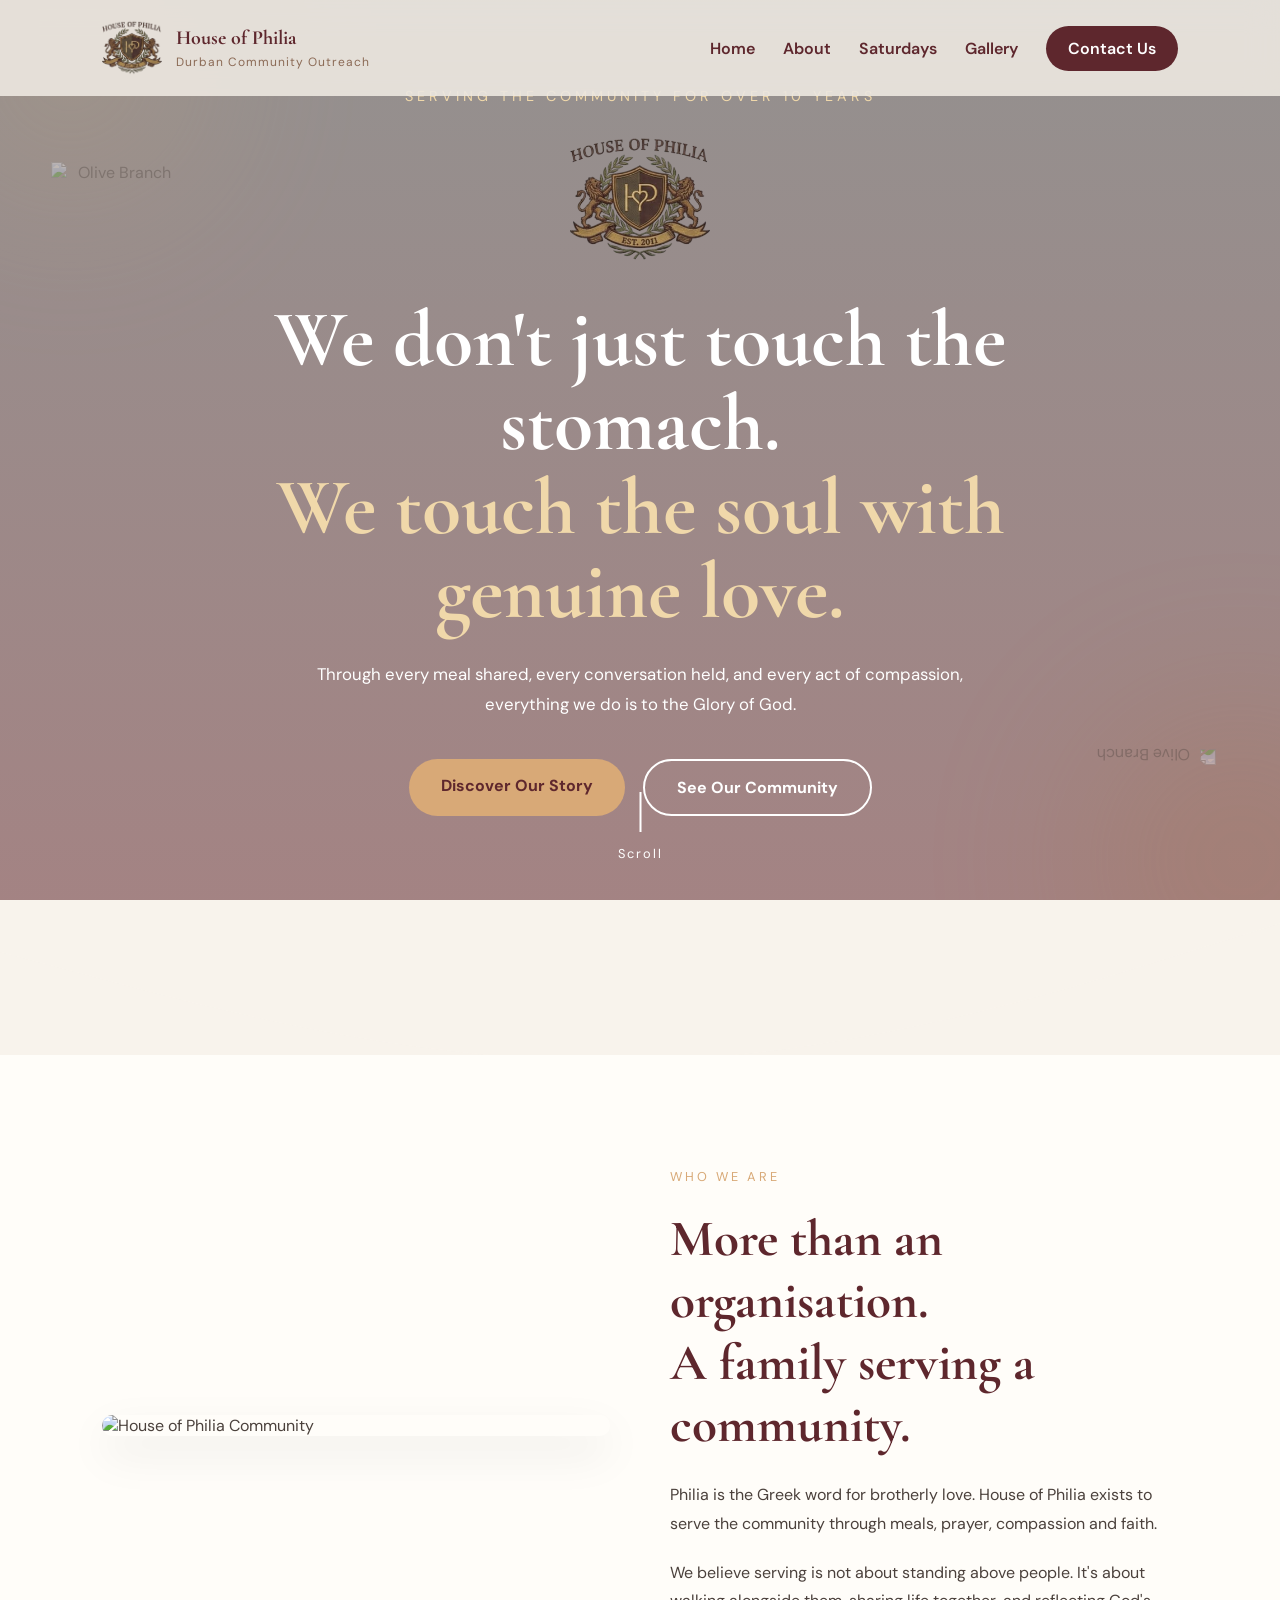
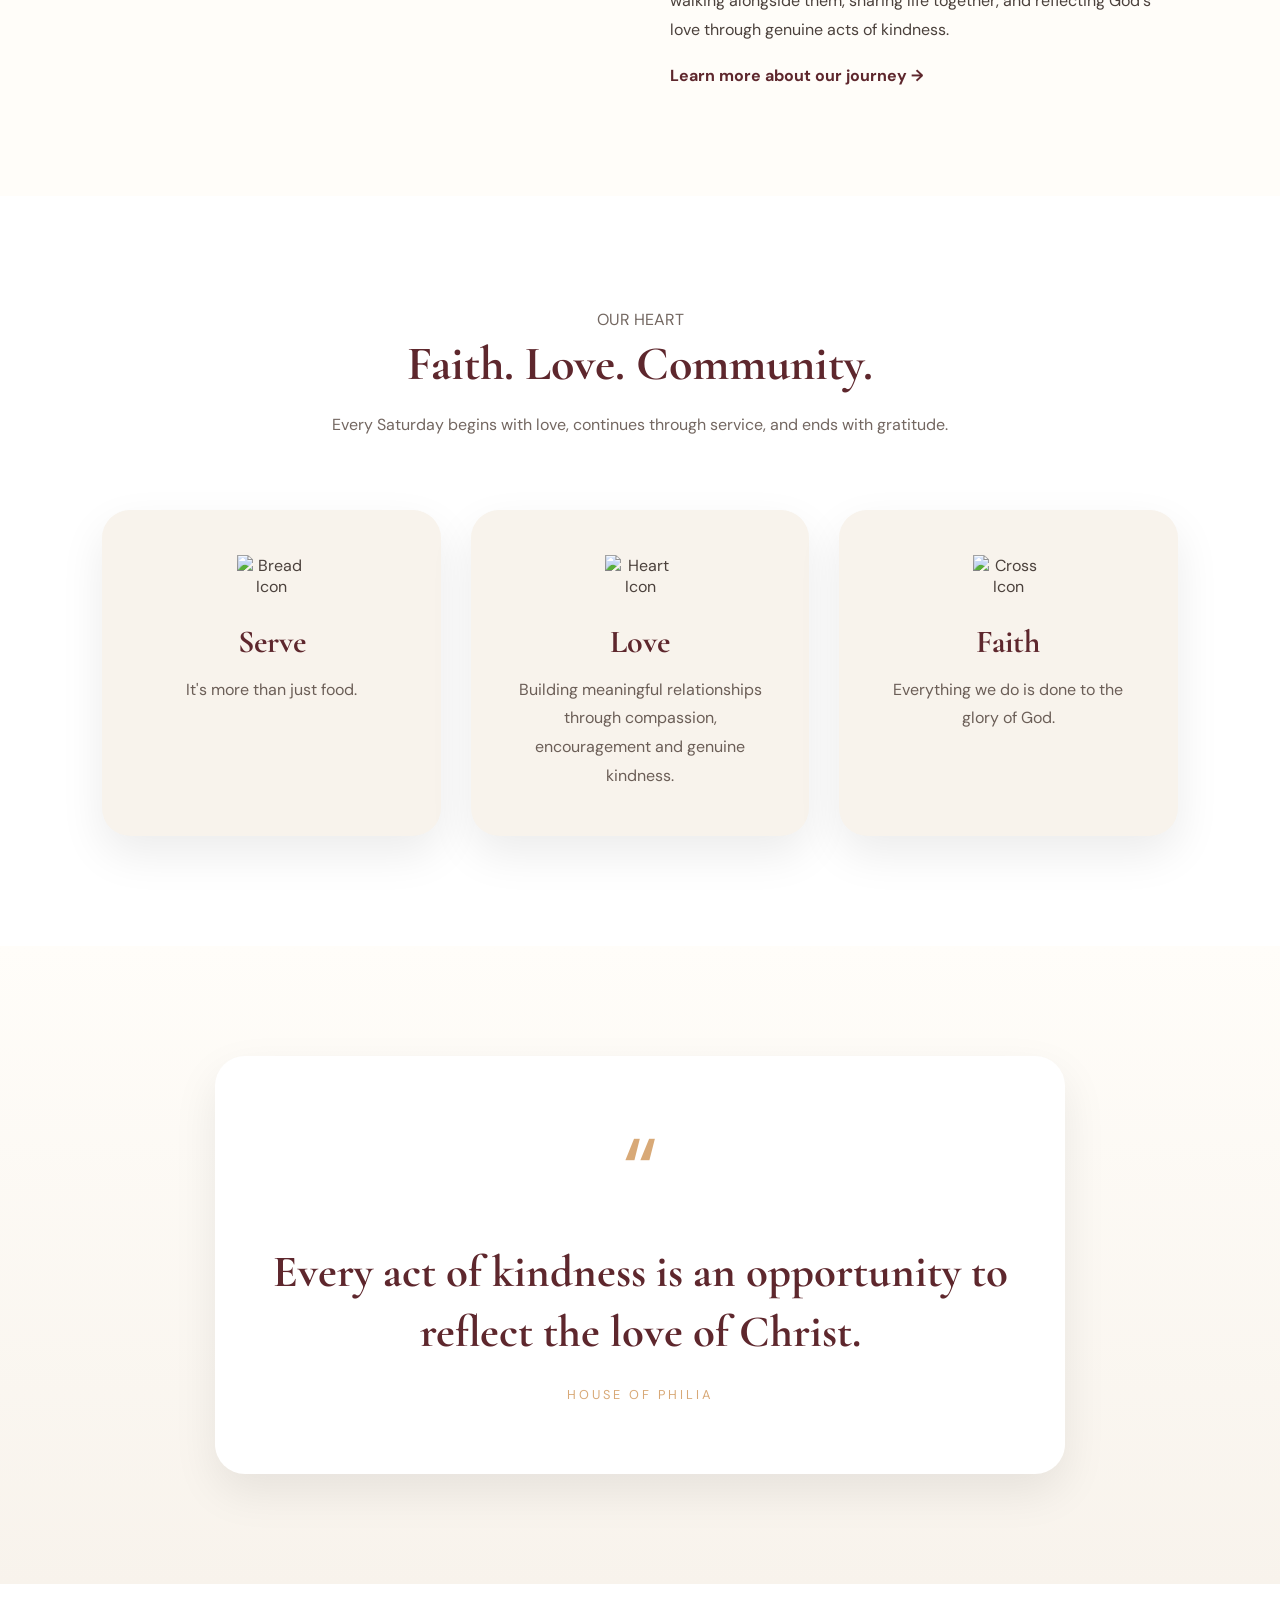
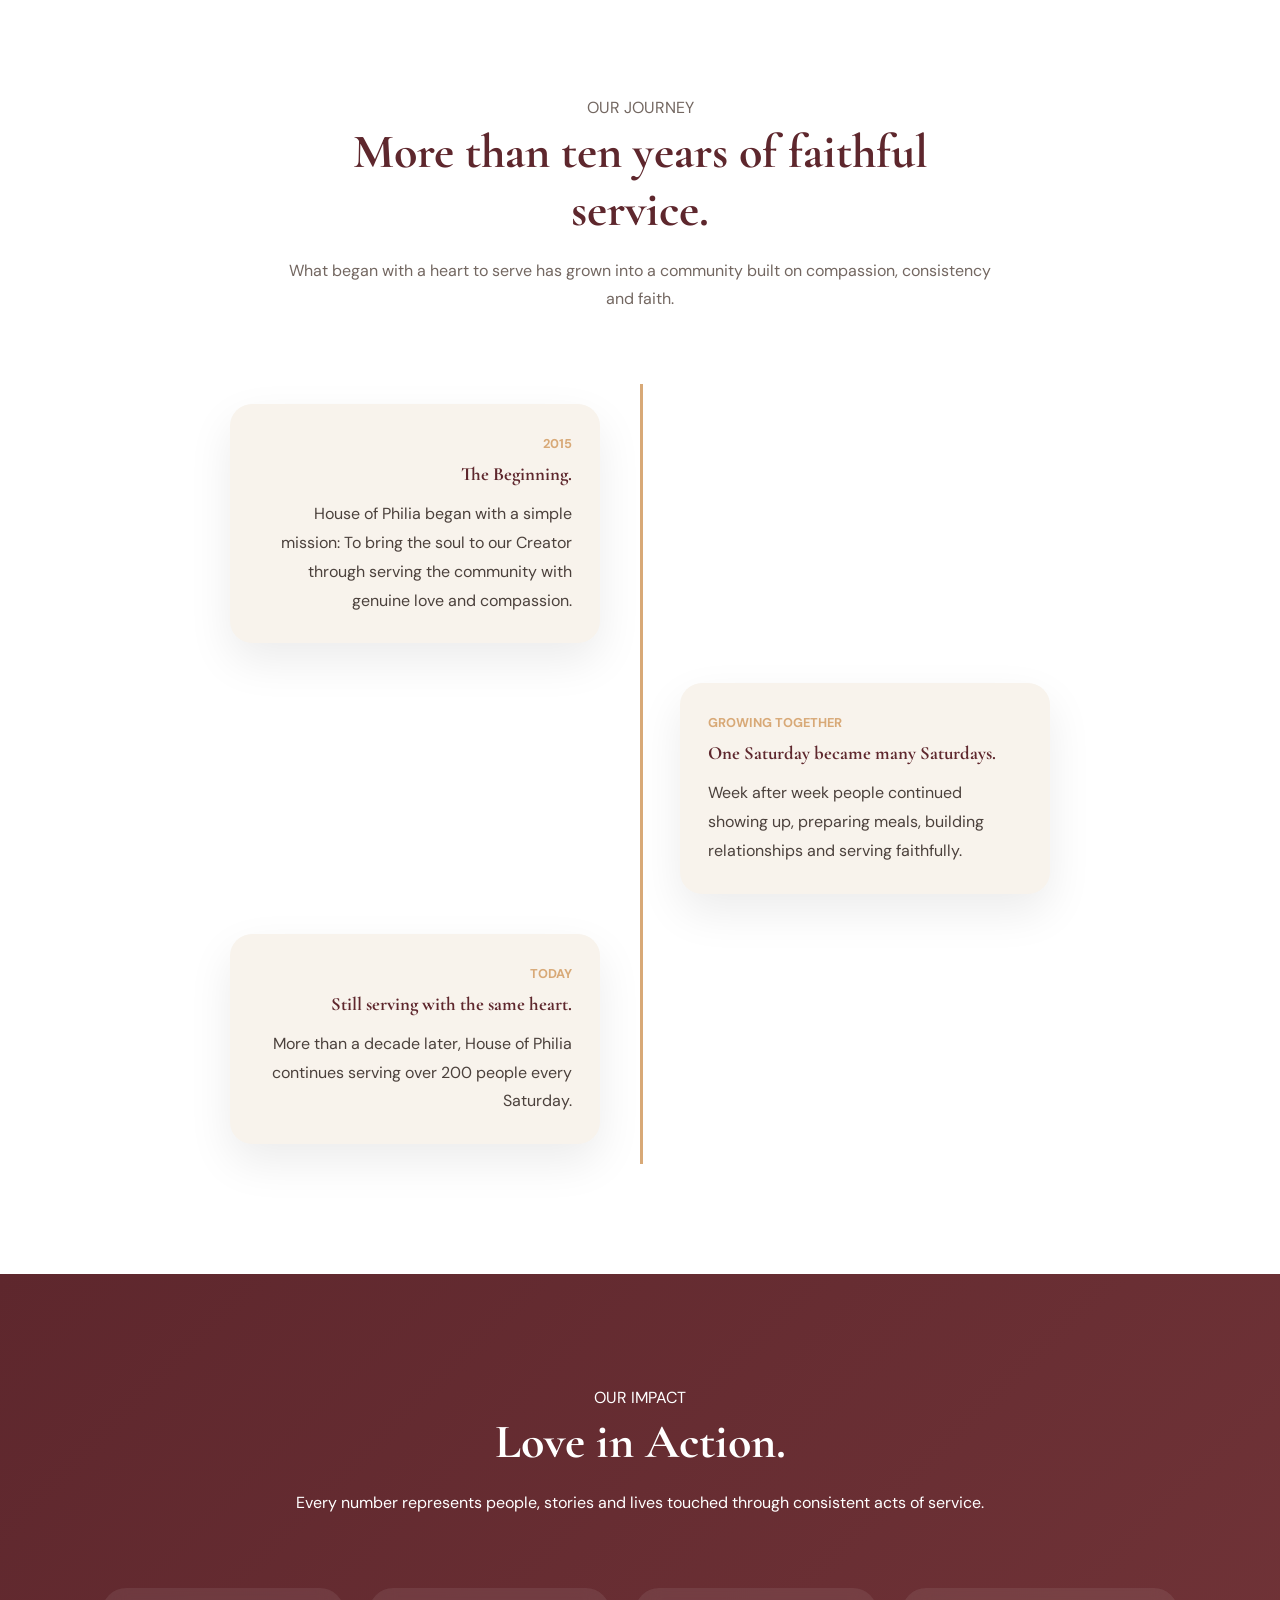
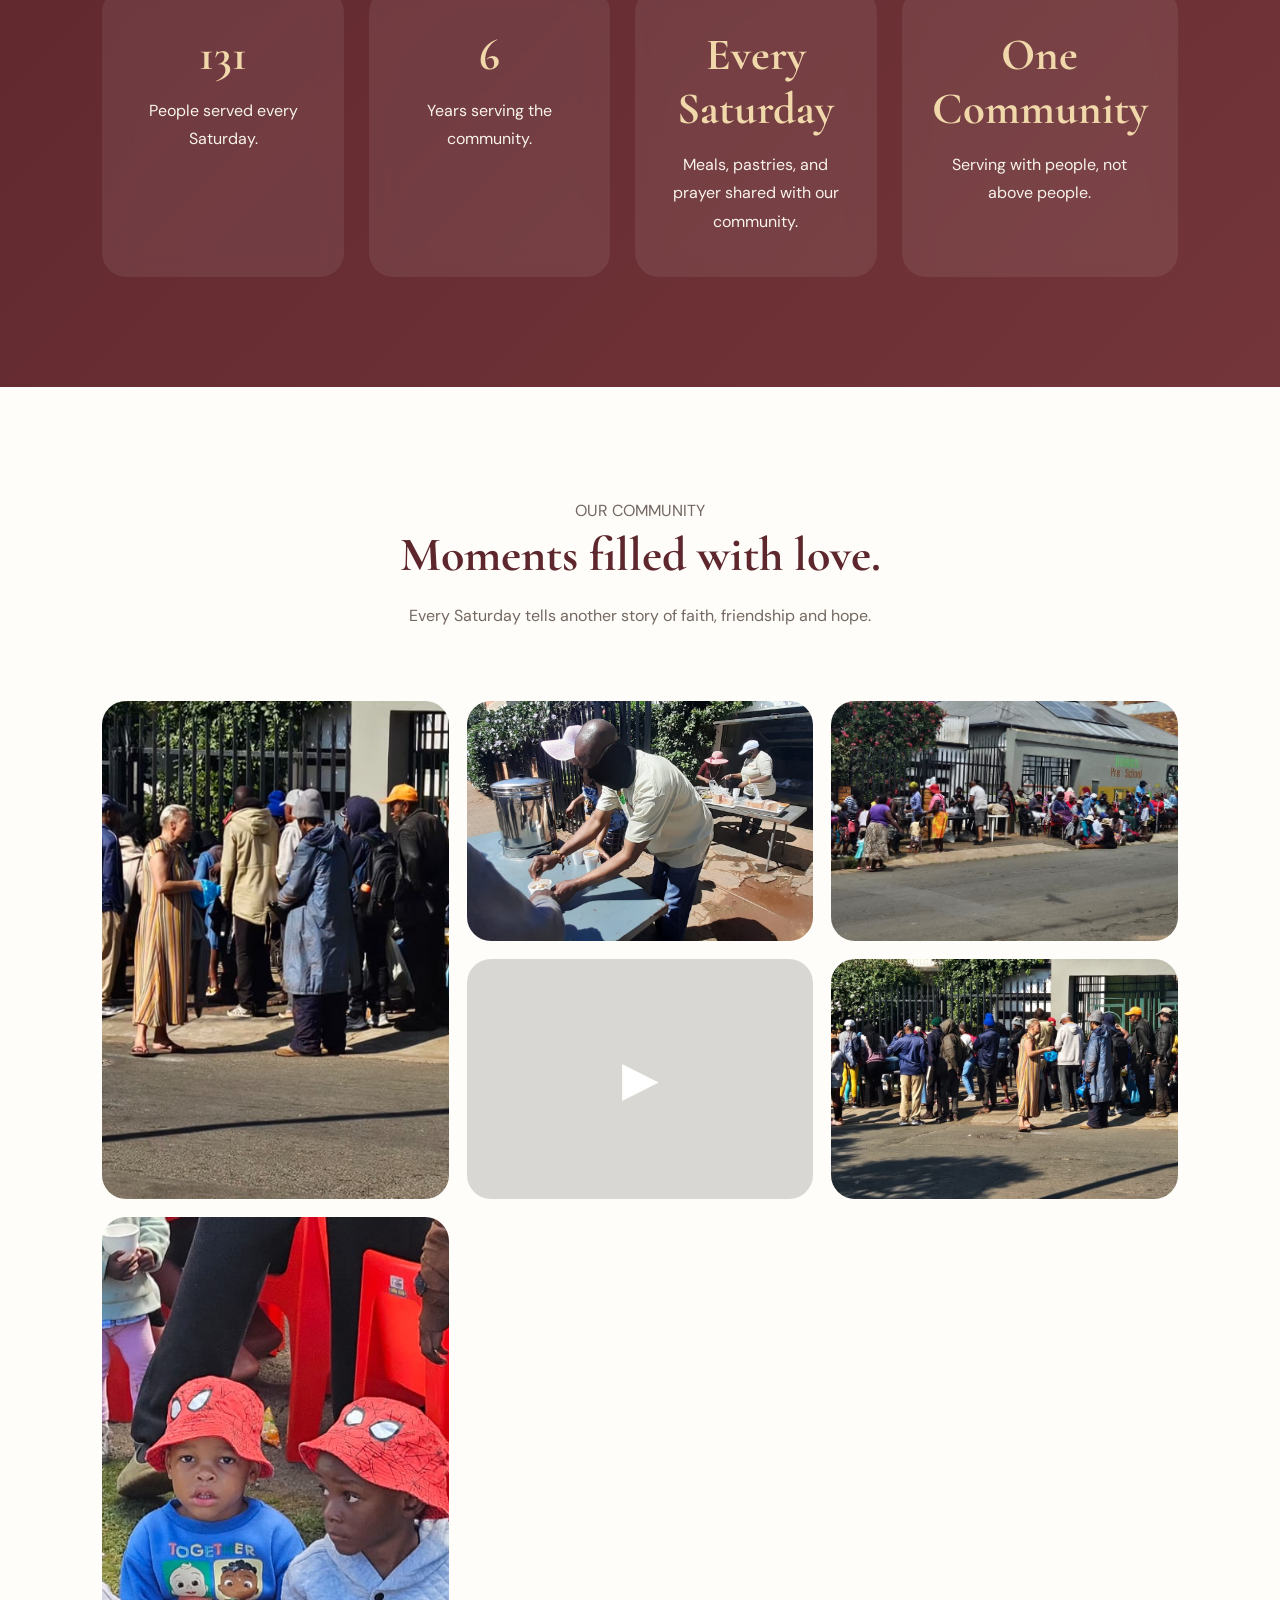
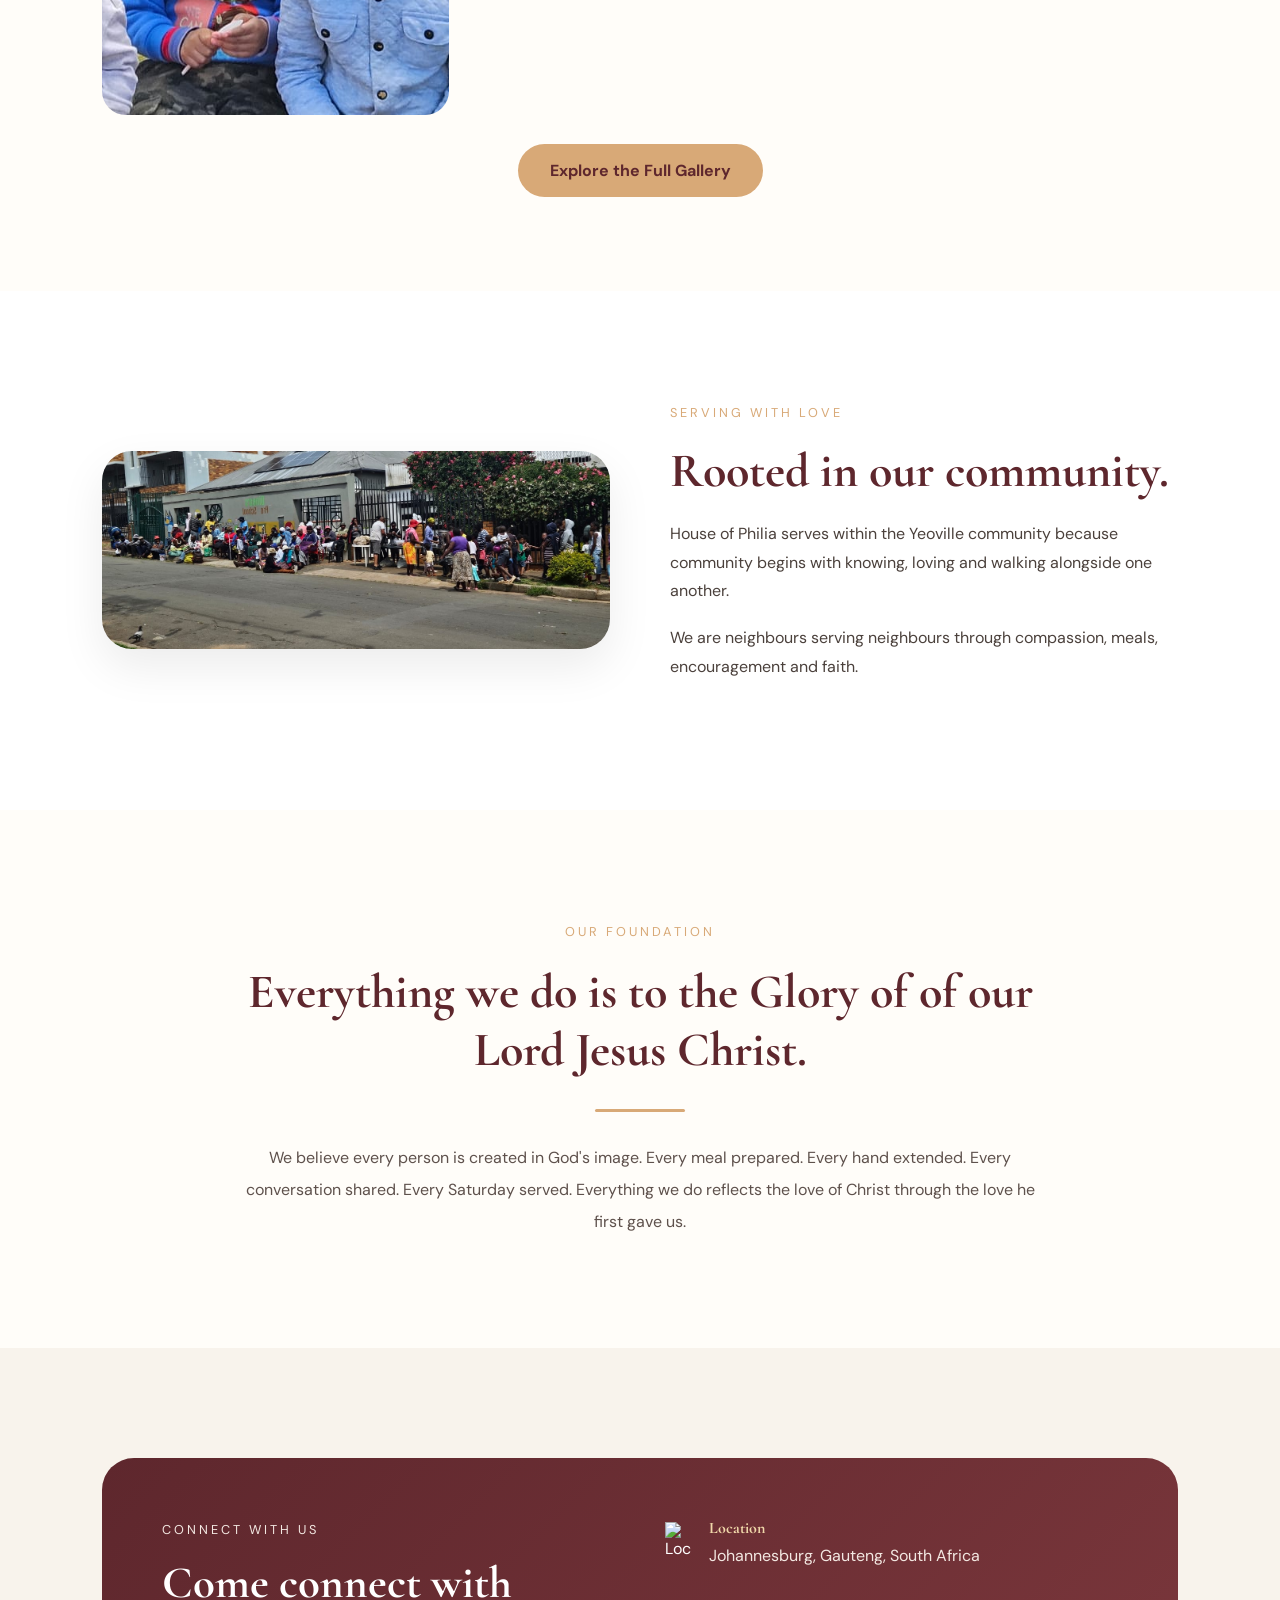
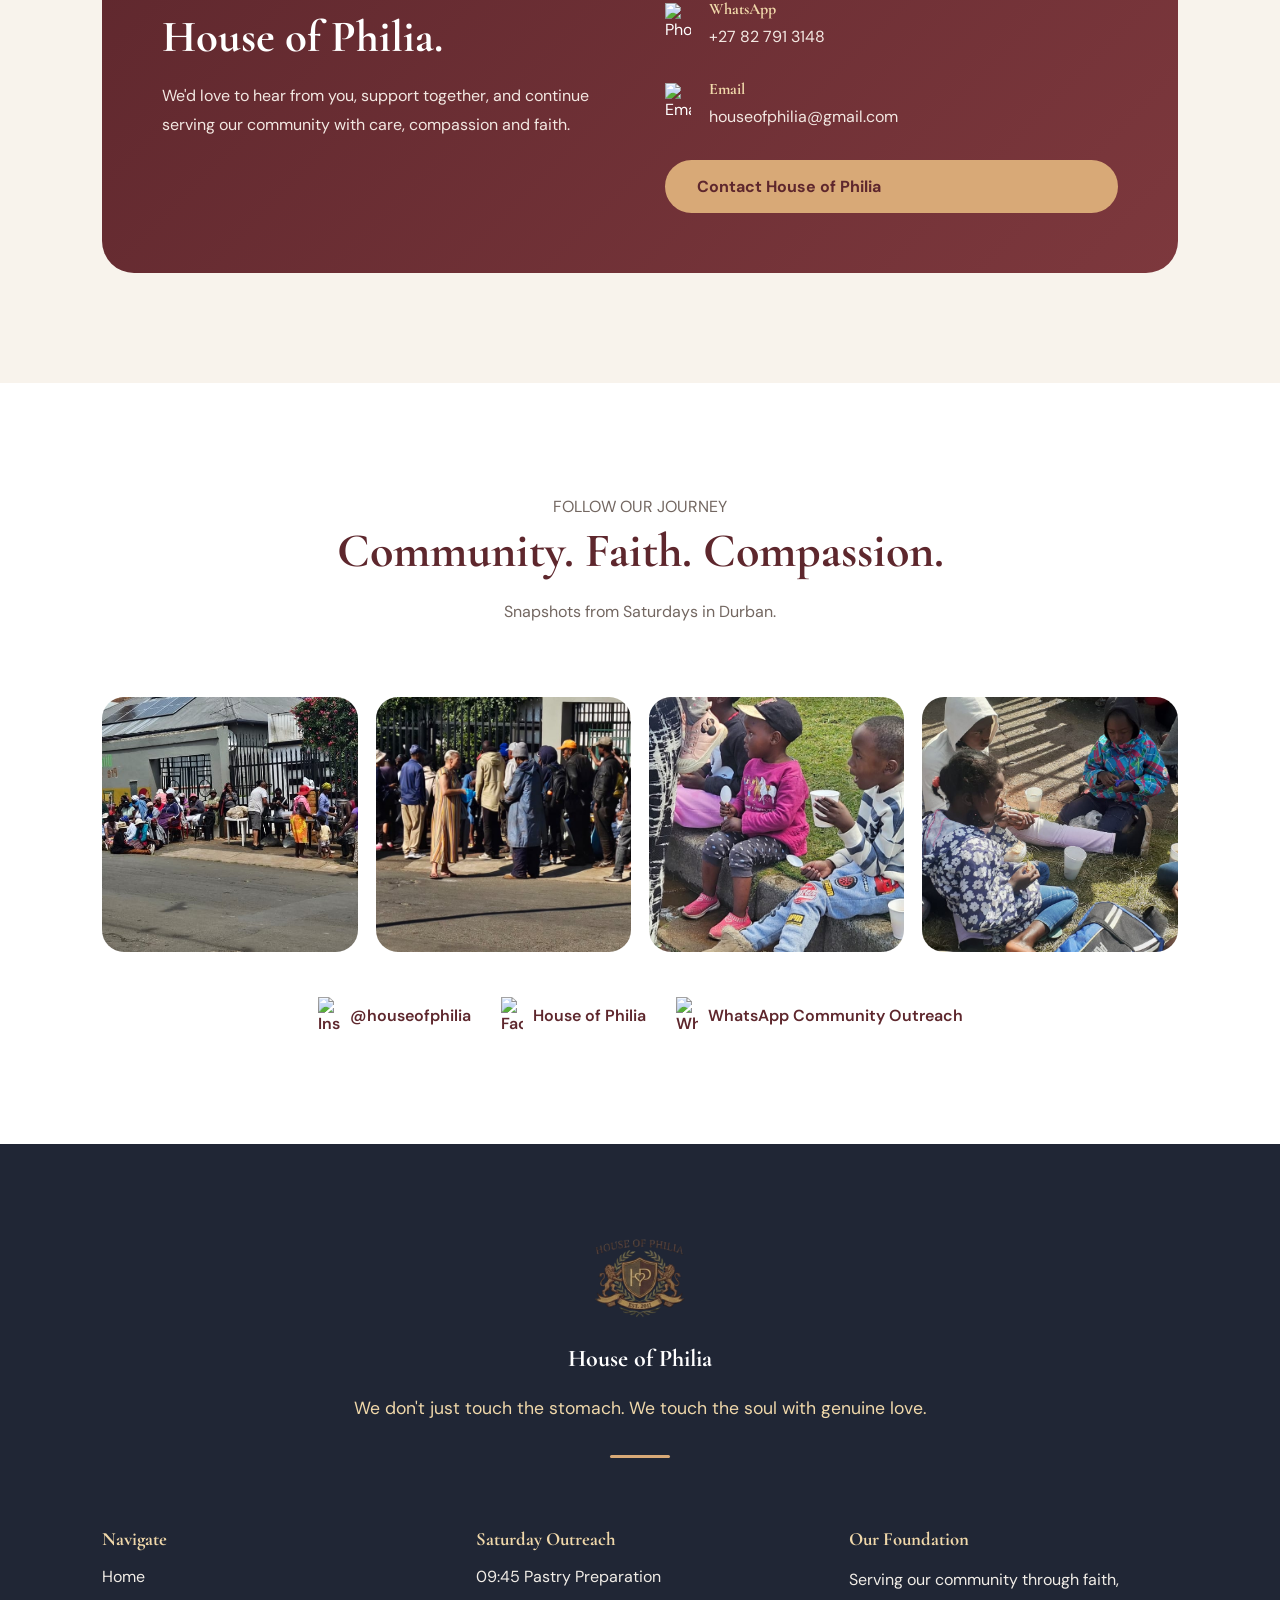
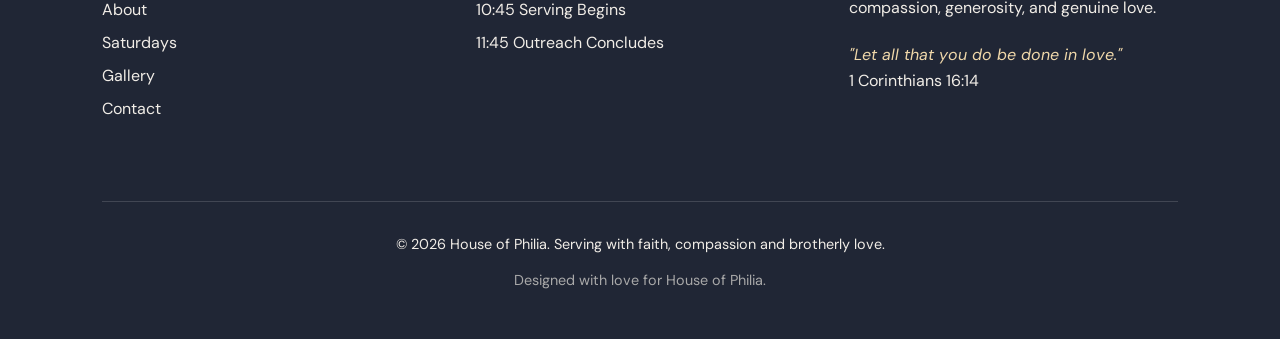
==== commit aa0fe9d3: "Update index.html (just typos)" ====
--- a/index.html
+++ b/index.html
@@ -73,7 +73,7 @@
     <div class="hero-content">
 
       <p class="eyebrow">
-        SERVING THE DURBAN COMMUNITY FOR OVER 10 YEARS
+        SERVING THE COMMUNITY FOR OVER 10 YEARS
       </p>
 
       <img src="images/logo/logo.png" class="hero-logo" alt="House of Philia Logo">
@@ -86,7 +86,7 @@
 
       <p class="hero-description">
         Through every meal shared, every conversation held, and every act of compassion,
-        everything we do is to the glory of God.
+        everything we do is to the Glory of God.
       </p>
 
       <div class="hero-buttons">
@@ -125,7 +125,7 @@
   <section class="about-preview">
 
     <div class="about-image">
-      <img src="images/hero/community.jpg" alt="House of Philia Community">
+      <img src="images/hero/hopimage4.jpg" alt="House of Philia Community">
     </div>
 
     <div class="about-text">
@@ -140,8 +140,8 @@
 
       <p>
         Philia is the Greek word for brotherly love.
-        House of Philia exists to serve the Durban community through meals,
-        fellowship, compassion and faith.
+        House of Philia exists to serve the community through meals,
+        prayer, compassion and faith.
       </p>
 
       <p>
@@ -180,8 +180,7 @@
         <img src="images/icons/bread.png" alt="Bread Icon">
         <h3>Serve</h3>
         <p>
-          Preparing meals and pastries with dignity,
-          generosity and care.
+          It's more than just food.
         </p>
       </div>
 
@@ -248,7 +247,7 @@
           <h3>The Beginning.</h3>
           <p>
             House of Philia began with a simple mission:
-            serve the Durban community with genuine love and compassion.
+            To bring the soul to our Creator through serving the community with genuine love and compassion.
           </p>
         </div>
       </div>
@@ -258,7 +257,7 @@
           <span>Growing Together</span>
           <h3>One Saturday became many Saturdays.</h3>
           <p>
-            Week after week volunteers continued showing up,
+            Week after week people continued showing up,
             preparing meals, building relationships and serving faithfully.
           </p>
         </div>
@@ -304,13 +303,13 @@
 
       <div class="impact-card">
         <h3 class="counter" data-target="10">0</h3>
-        <p>Years serving the Durban community.</p>
+        <p>Years serving the community.</p>
       </div>
 
       <div class="impact-card">
         <h3>Every Saturday</h3>
         <p>
-          Meals, pastries, fellowship and prayer shared with our community.
+          Meals, pastries, and prayer shared with our community.
         </p>
       </div>
 
@@ -343,29 +342,29 @@
     <div class="gallery-grid">
 
       <div class="gallery-card large">
-        <img src="images/gallery/photo1.jpg" alt="Community Outreach">
+        <img src="images/gallery/hopimage1.jpg" alt="Community Outreach">
       </div>
 
       <div class="gallery-card">
-        <img src="images/gallery/photo2.jpg" alt="Preparing Meals">
+        <img src="images/gallery/hopimage2.jpg" alt="Preparing Meals">
       </div>
 
       <div class="gallery-card">
-        <img src="images/gallery/photo3.jpg" alt="Serving Pastries">
+        <img src="images/gallery/hopimage3.jpg" alt="Serving Pastries">
       </div>
 
       <div class="gallery-card video-card">
         <video muted loop autoplay playsinline>
-          <source src="videos/saturday1.mp4" type="video/mp4">
+          <source src="videos/hopvideo1.mp4" type="video/mp4">
         </video>
       </div>
 
       <div class="gallery-card">
-        <img src="images/gallery/photo4.jpg" alt="Children and Families">
+        <img src="images/gallery/hopimage5.jpg" alt="Children and Families">
       </div>
 
       <div class="gallery-card tall">
-        <img src="images/gallery/photo5.jpg" alt="Community Fellowship">
+        <img src="images/gallery/hopimage6.jpg" alt="Community unity">
       </div>
 
     </div>
@@ -384,17 +383,17 @@
   <section class="community-section">
 
     <div class="community-image">
-      <img src="images/gallery/photo6.jpg" alt="Serving Together">
+      <img src="images/gallery/hopimage7.jpg" alt="Serving Together">
     </div>
 
     <div class="community-text">
 
-      <p class="section-title">SERVING DURBAN</p>
+      <p class="section-title">SERVING WITH LOVE</p>
 
       <h2>Rooted in our community.</h2>
 
       <p>
-        House of Philia serves within the Durban community because community begins
+        House of Philia serves within the Yeoville community because community begins
         with knowing, loving and walking alongside one another.
       </p>
 
@@ -417,7 +416,7 @@
     <p class="section-title">OUR FOUNDATION</p>
 
     <h2>
-      Everything we do is to the glory of God.
+      Everything we do is to the Glory of of our Lord Jesus Christ.
     </h2>
 
     <div class="gold-divider"></div>
@@ -434,7 +433,7 @@
 
       Every Saturday served.
 
-      Everything we do reflects the love of Christ through genuine love and compassion.
+      Everything we do reflects the love of Christ through the love he first gave us.
 
     </p>
 
@@ -457,7 +456,7 @@
 
       <p>
 
-        We'd love to hear from you, support together, and continue serving our Durban community with compassion and faith.
+        We'd love to hear from you, support together, and continue serving our community with care, compassion and faith.
 
       </p>
 
@@ -474,7 +473,7 @@
 
           <h4>Location</h4>
 
-          <p>Durban, KwaZulu-Natal, South Africa</p>
+          <p>Johannesburg, Gauteng, South Africa</p>
 
         </div>
 
@@ -489,7 +488,7 @@
 
           <h4>WhatsApp</h4>
 
-          <p>+27 XX XXX XXXX</p>
+          <p>+27 82 791 3148</p>
 
         </div>
 
@@ -504,7 +503,7 @@
 
           <h4>Email</h4>
 
-          <p>houseofphilia@email.com</p>
+          <p>houseofphilia@gmail.com</p>
 
         </div>
 
@@ -538,10 +537,10 @@
 
   <div class="social-gallery">
 
-    <img src="images/gallery/photo7.jpg" alt="">
-    <img src="images/gallery/photo8.jpg" alt="">
-    <img src="images/gallery/photo9.jpg" alt="">
-    <img src="images/gallery/photo10.jpg" alt="">
+    <img src="images/gallery/hopimage7.jpg" alt="">
+    <img src="images/gallery/hopimage8.jpg" alt="">
+    <img src="images/gallery/hopimage9.jpg" alt="">
+    <img src="images/gallery/hopimage10.jpg" alt="">
 
   </div>
 
@@ -628,11 +627,11 @@
 
       <ul>
 
-        <li>09:00 Pastry Preparation</li>
-
-        <li>10:00–10:30 Serving Begins</li>
-
-        <li>11:30–11:45 Outreach Concludes</li>
+        <li>09:45 Pastry Preparation</li>
+
+        <li>10:45 Serving Begins</li>
+
+        <li>11:45 Outreach Concludes</li>
 
       </ul>
 
@@ -645,7 +644,7 @@
 
       <p>
 
-        Serving Durban through faith,
+        Serving our community through faith,
 
         compassion,
 
@@ -675,7 +674,7 @@
 
       © 2026 House of Philia.
 
-      Serving Durban with faith, compassion and brotherly love.
+      Serving with faith, compassion and brotherly love.
 
     </p>
 
--- a/css/style.css
+++ b/css/style.css
@@ -1,28 +1,1222 @@
+/* ==========================================================
+   HOUSE OF PHILIA — STUDIO EDITION
+   STYLE.CSS — PART 1
+========================================================== */
+
+/* ---------- GOOGLE FONTS ---------- */
+
+@import url('https://fonts.googleapis.com/css2?family=Cormorant+Garamond:wght@400;500;600;700&family=DM+Sans:wght@300;400;500;700&display=swap');
+
+/* ---------- ROOT COLOURS ---------- */
+
 :root{
---burgundy:#5E272D;
---gold:#D8A977;
---cream:#F8F3EC;
---sage:#87947B;
-}
-*{margin:0;padding:0;box-sizing:border-box}
-body{font-family:Arial,sans-serif;background:var(--cream);color:#3b312d}
-.navbar{position:fixed;width:100%;display:flex;justify-content:space-between;padding:20px 8%;background:rgba(248,243,236,.9);backdrop-filter:blur(10px)}
-.logo{width:60px}
-nav a{margin-left:20px;color:var(--burgundy);text-decoration:none;font-weight:bold}
-.hero{height:100vh;background:linear-gradient(rgba(32,38,53,.55),rgba(94,39,45,.6)),url('../images/hero/hero.jpg') center/cover no-repeat;display:flex;align-items:center;justify-content:center;text-align:center;color:white;padding:0 10%}
-.hero h1{font-size:4rem;line-height:1.05}
-.eyebrow{letter-spacing:3px;color:var(--gold);margin-bottom:20px}
-.button{display:inline-block;background:var(--gold);padding:15px 30px;border-radius:999px;color:var(--burgundy);font-weight:bold;text-decoration:none;margin-top:30px}
-.about,.impact,.gallery,.saturday{padding:100px 8%}
-.about h2,.gallery h2,.saturday h2{font-size:3rem;color:var(--burgundy);margin-bottom:20px}
-.impact{display:grid;grid-template-columns:repeat(auto-fit,minmax(180px,1fr));gap:20px;background:var(--burgundy);color:white}
-.impact h3{color:var(--gold);font-size:3rem}
-.gallery-grid{display:grid;grid-template-columns:repeat(auto-fit,minmax(220px,1fr));gap:20px}
-.gallery-grid img{width:100%;border-radius:20px;object-fit:cover;aspect-ratio:4/5}
-footer{background:#202635;color:#F8F3EC;text-align:center;padding:70px 8%}
-.footer-logo{width:70px;margin-bottom:20px}
-@media(max-width:768px){
-.hero h1{font-size:2.6rem}
-.navbar{flex-direction:column;gap:15px}
-nav a{margin:0 8px}
-}
+
+    --burgundy:#5E272D;
+    --burgundy-dark:#401C20;
+
+    --gold:#D8A977;
+    --gold-light:#F0D8AA;
+
+    --cream:#F8F3EC;
+    --cream-dark:#EFE4D8;
+
+    --white:#FFFFFF;
+    --text:#4B413C;
+
+    --shadow:0 18px 45px rgba(0,0,0,.08);
+
+    --radius:28px;
+
+}
+
+/* ---------- RESET ---------- */
+
+*{
+
+    margin:0;
+    padding:0;
+    box-sizing:border-box;
+
+}
+
+html{
+
+    scroll-behavior:smooth;
+
+}
+
+body{
+
+    background:var(--cream);
+    color:var(--text);
+    font-family:'DM Sans',sans-serif;
+    overflow-x:hidden;
+
+}
+
+img{
+
+    display:block;
+    max-width:100%;
+
+}
+
+section{
+
+    padding:110px 8%;
+
+}
+
+h1,h2,h3,h4{
+
+    font-family:'Cormorant Garamond',serif;
+    color:var(--burgundy);
+
+}
+
+p{
+
+    line-height:1.8;
+
+}
+
+/* ---------- LOADING SCREEN ---------- */
+
+#loader{
+
+    position:fixed;
+    inset:0;
+
+    background:var(--cream);
+
+    display:flex;
+    justify-content:center;
+    align-items:center;
+
+    z-index:9999;
+
+    transition:opacity .8s ease;
+
+}
+
+.loader-content{
+
+    text-align:center;
+
+}
+
+.loader-logo{
+
+    width:120px;
+    margin:auto auto 25px;
+
+    animation:floatLogo 2s ease-in-out infinite;
+
+}
+
+.loader-content h2{
+
+    font-size:2.8rem;
+    color:var(--burgundy);
+
+}
+
+.loader-content p{
+
+    color:var(--gold);
+    letter-spacing:2px;
+
+}
+
+.loader-hidden{
+
+    opacity:0;
+    pointer-events:none;
+
+}
+
+/* ---------- NAVBAR ---------- */
+
+.navbar{
+
+    position:fixed;
+    top:0;
+    left:0;
+
+    width:100%;
+
+    display:flex;
+    justify-content:space-between;
+    align-items:center;
+
+    padding:18px 8%;
+
+    background:rgba(248,243,236,.85);
+
+    backdrop-filter:blur(15px);
+
+    z-index:1000;
+
+}
+
+.logo-container{
+
+    display:flex;
+    align-items:center;
+    gap:14px;
+
+}
+
+.logo{
+
+    width:60px;
+    height:60px;
+
+    object-fit:contain;
+
+}
+
+.logo-text h3{
+
+    font-size:1.25rem;
+    margin:0;
+
+}
+
+.logo-text span{
+
+    font-size:.75rem;
+    color:#8B6A55;
+    letter-spacing:1px;
+
+}
+
+/* Navigation */
+
+.nav-links{
+
+    display:flex;
+    align-items:center;
+    gap:28px;
+
+}
+
+.nav-links a{
+
+    text-decoration:none;
+    color:var(--burgundy);
+
+    font-weight:600;
+
+    transition:.3s;
+
+}
+
+.nav-links a:hover{
+
+    color:var(--gold);
+
+}
+
+.contact-btn{
+
+    background:var(--burgundy);
+    color:white !important;
+
+    padding:12px 22px;
+    border-radius:999px;
+
+}
+
+.contact-btn:hover{
+
+    background:var(--gold);
+    color:var(--burgundy)!important;
+
+}
+
+.menu-toggle{
+
+    display:none;
+
+    font-size:2rem;
+    cursor:pointer;
+    color:var(--burgundy);
+
+}
+
+/* ---------- HERO ---------- */
+
+.hero{
+
+    position:relative;
+
+    height:100vh;
+
+    display:flex;
+    justify-content:center;
+    align-items:center;
+
+    text-align:center;
+
+    overflow:hidden;
+
+    padding:0 8%;
+
+}
+
+.hero-video{
+
+    position:absolute;
+
+    inset:0;
+
+    width:100%;
+    height:100%;
+
+    object-fit:cover;
+
+}
+
+.hero-overlay{
+
+    position:absolute;
+    inset:0;
+
+    background:
+    linear-gradient(
+    rgba(25,25,30,.45),
+    rgba(94,39,45,.55)
+    );
+
+}
+
+.hero-content{
+
+    position:relative;
+    z-index:5;
+
+    max-width:900px;
+
+}
+
+.eyebrow{
+
+    color:var(--gold-light);
+
+    letter-spacing:4px;
+
+    margin-bottom:20px;
+
+    font-size:.9rem;
+
+}
+
+.hero-logo{
+
+    width:140px;
+
+    height:auto;
+
+    margin:0 auto 28px;
+
+    object-fit:contain;
+
+}
+
+.hero h1{
+
+    color:white;
+
+    font-size:5rem;
+
+    line-height:1.05;
+
+    margin-bottom:25px;
+
+}
+
+.hero h1 span{
+
+    color:var(--gold-light);
+
+}
+
+.hero-description{
+
+    color:white;
+
+    max-width:650px;
+
+    margin:0 auto 40px;
+
+    font-size:1.05rem;
+
+}
+
+/* ---------- BUTTONS ---------- */
+
+.hero-buttons{
+
+    display:flex;
+    justify-content:center;
+    gap:18px;
+    flex-wrap:wrap;
+
+}
+
+.primary-button,
+.secondary-button{
+
+    padding:16px 32px;
+
+    border-radius:999px;
+
+    text-decoration:none;
+
+    font-weight:700;
+
+    transition:.35s ease;
+
+}
+
+.primary-button{
+
+    background:var(--gold);
+
+    color:var(--burgundy);
+
+}
+
+.primary-button:hover{
+
+    transform:translateY(-4px);
+
+    box-shadow:0 15px 25px rgba(216,169,119,.35);
+
+}
+
+.secondary-button{
+
+    border:2px solid white;
+
+    color:white;
+
+}
+
+.secondary-button:hover{
+
+    background:white;
+
+    color:var(--burgundy);
+
+}
+
+/* ---------- DECORATIVE GLOW ---------- */
+
+.gold-glow{
+
+    position:absolute;
+
+    border-radius:50%;
+
+    filter:blur(90px);
+
+    opacity:.16;
+
+}
+
+.glow-one{
+
+    width:280px;
+    height:280px;
+
+    background:var(--gold);
+
+    top:-70px;
+    left:-70px;
+
+}
+
+.glow-two{
+
+    width:320px;
+    height:320px;
+
+    background:#A8662A;
+
+    bottom:-120px;
+    right:-120px;
+
+}
+
+.olive{
+
+    position:absolute;
+
+    width:130px;
+
+    opacity:.35;
+
+}
+
+.olive-left{
+
+    top:18%;
+    left:4%;
+
+}
+
+.olive-right{
+
+    bottom:15%;
+    right:5%;
+
+    transform:rotate(180deg);
+
+}
+
+/* ---------- SCROLL INDICATOR ---------- */
+
+.scroll-indicator{
+
+    position:absolute;
+
+    bottom:35px;
+
+    left:50%;
+
+    transform:translateX(-50%);
+
+    text-align:center;
+
+    color:white;
+
+}
+
+.scroll-indicator span{
+
+    display:block;
+
+    width:2px;
+
+    height:40px;
+
+    background:white;
+
+    margin:auto auto 10px;
+
+}
+
+.scroll-indicator p{
+
+    font-size:.8rem;
+
+    letter-spacing:2px;
+
+}
+
+/* ---------- WAVE DIVIDER ---------- */
+
+.wave{
+
+    display:block;
+
+    width:100%;
+
+    margin-top:-5px;
+
+}
+/* ==========================================================
+   HOUSE OF PHILIA — STYLE.CSS PART 2
+========================================================== */
+
+/* ---------- WHO WE ARE ---------- */
+
+.about-preview{
+    display:grid;
+    grid-template-columns:1fr 1fr;
+    gap:60px;
+    align-items:center;
+    background:#FFFDF9;
+}
+
+.about-image img{
+    width:100%;
+    border-radius:30px;
+    object-fit:cover;
+    box-shadow:var(--shadow);
+}
+
+.about-text h2{
+    font-size:3.2rem;
+    margin-bottom:25px;
+}
+
+.about-text p{
+    margin-bottom:20px;
+}
+
+.text-link{
+    text-decoration:none;
+    color:var(--burgundy);
+    font-weight:700;
+    transition:.3s;
+}
+
+.text-link:hover{
+    color:var(--gold);
+}
+
+/* ---------- SECTION TITLES ---------- */
+
+.section-title{
+    color:var(--gold);
+    text-transform:uppercase;
+    letter-spacing:3px;
+    font-size:.8rem;
+    margin-bottom:15px;
+}
+
+.section-heading{
+    text-align:center;
+    max-width:720px;
+    margin:0 auto 70px;
+}
+
+.section-heading h2{
+    font-size:3rem;
+    margin-bottom:18px;
+}
+
+.section-heading p{
+    color:#736761;
+}
+
+/* ---------- MISSION ---------- */
+
+.mission-section{
+    background:white;
+}
+
+.mission-grid{
+    display:grid;
+    grid-template-columns:repeat(3,1fr);
+    gap:30px;
+}
+
+.mission-card{
+    background:var(--cream);
+    border-radius:28px;
+    padding:45px 35px;
+    text-align:center;
+    transition:.35s ease;
+    box-shadow:var(--shadow);
+}
+
+.mission-card:hover{
+    transform:translateY(-10px);
+}
+
+.mission-card img{
+    width:70px;
+    margin:0 auto 25px;
+}
+
+.mission-card h3{
+    font-size:2rem;
+    margin-bottom:15px;
+}
+
+.mission-card p{
+    color:#6B5E57;
+}
+
+/* ---------- QUOTE ---------- */
+
+.quote-section{
+    background:linear-gradient(180deg,#FFFDF9,#F8F3EC);
+}
+
+.quote-card{
+    max-width:850px;
+    margin:auto;
+    background:white;
+    border-radius:30px;
+    padding:70px 55px;
+    text-align:center;
+    box-shadow:var(--shadow);
+}
+
+.quote-mark{
+    font-size:6rem;
+    color:var(--gold);
+    line-height:1;
+}
+
+.quote-card h2{
+    font-size:2.8rem;
+    line-height:1.35;
+    margin:20px 0;
+}
+
+.quote-card span{
+    color:var(--gold);
+    letter-spacing:3px;
+    text-transform:uppercase;
+    font-size:.8rem;
+}
+
+/* ---------- TIMELINE ---------- */
+
+.timeline-section{
+    background:white;
+}
+
+.timeline{
+    max-width:900px;
+    margin:auto;
+    position:relative;
+}
+
+.timeline::before{
+    content:"";
+    position:absolute;
+    left:50%;
+    top:0;
+    width:3px;
+    height:100%;
+    background:var(--gold);
+}
+
+.timeline-item{
+    width:50%;
+    position:relative;
+    padding:20px 40px;
+}
+
+.timeline-item.left{
+    left:0;
+    text-align:right;
+}
+
+.timeline-item.right{
+    left:50%;
+}
+
+.timeline-content{
+    background:var(--cream);
+    padding:28px;
+    border-radius:22px;
+    box-shadow:var(--shadow);
+}
+
+.timeline-content span{
+    color:var(--gold);
+    font-weight:700;
+    text-transform:uppercase;
+    font-size:.8rem;
+}
+
+.timeline-content h3{
+    margin:10px 0 15px;
+}
+
+/* ---------- IMPACT ---------- */
+
+.impact-section{
+    background:linear-gradient(135deg,#5E272D,#733539);
+    color:white;
+}
+
+.light h2,
+.light p{
+    color:white;
+}
+
+.impact-grid{
+    display:grid;
+    grid-template-columns:repeat(4,1fr);
+    gap:25px;
+}
+
+.impact-card{
+    background:rgba(255,255,255,.08);
+    backdrop-filter:blur(12px);
+    padding:40px 30px;
+    border-radius:24px;
+    text-align:center;
+}
+
+.impact-card h3{
+    color:var(--gold-light);
+    font-size:2.8rem;
+    margin-bottom:15px;
+}
+
+.impact-card p{
+    color:#F8F3EC;
+}
+
+/* ---------- GALLERY ---------- */
+
+.gallery-preview{
+    background:#FFFDF9;
+}
+
+.gallery-grid{
+    display:grid;
+    grid-template-columns:repeat(3,1fr);
+    grid-auto-rows:240px;
+    gap:18px;
+}
+
+.gallery-card{
+    border-radius:24px;
+    overflow:hidden;
+    position:relative;
+}
+
+.gallery-card img,
+.gallery-card video{
+    width:100%;
+    height:100%;
+    object-fit:cover;
+    transition:.5s ease;
+}
+
+.gallery-card:hover img,
+.gallery-card:hover video{
+    transform:scale(1.05);
+}
+
+.large{
+    grid-row:span 2;
+}
+
+.tall{
+    grid-row:span 2;
+}
+
+.video-card::after{
+    content:"▶";
+    position:absolute;
+    inset:0;
+    display:flex;
+    justify-content:center;
+    align-items:center;
+    font-size:3rem;
+    color:white;
+    background:rgba(0,0,0,.15);
+}
+
+.gallery-button{
+    text-align:center;
+    margin-top:45px;
+}
+
+/* ---------- COMMUNITY ---------- */
+
+.community-section{
+    display:grid;
+    grid-template-columns:1fr 1fr;
+    gap:60px;
+    align-items:center;
+    background:white;
+}
+
+.community-image img{
+    width:100%;
+    border-radius:30px;
+    box-shadow:var(--shadow);
+}
+
+.community-text h2{
+    font-size:3rem;
+    margin-bottom:20px;
+}
+
+.community-text p{
+    margin-bottom:18px;
+}
+/* ==========================================================
+   HOUSE OF PHILIA — STYLE.CSS PART 3
+========================================================== */
+
+/* ---------- GLORY SECTION ---------- */
+
+.glory-section{
+    background:#FFFDF9;
+    text-align:center;
+    position:relative;
+}
+
+.glory-content{
+    max-width:820px;
+    margin:auto;
+}
+
+.glory-content h2{
+    font-size:3rem;
+    margin:20px 0;
+}
+
+.gold-divider{
+    width:90px;
+    height:3px;
+    background:var(--gold);
+    margin:30px auto;
+    border-radius:50px;
+}
+
+.gold-divider.small{
+    width:60px;
+}
+
+.glory-text{
+    line-height:2;
+    color:#5E514C;
+}
+
+/* ---------- CONTACT ---------- */
+
+.contact-banner{
+    background:var(--cream);
+}
+
+.contact-card{
+    background:linear-gradient(135deg,#5E272D,#7D383D);
+    color:white;
+    border-radius:32px;
+    padding:60px;
+    display:grid;
+    grid-template-columns:1fr 1fr;
+    gap:50px;
+}
+
+.contact-card h2{
+    color:white;
+    font-size:2.8rem;
+    margin-bottom:18px;
+}
+
+.contact-card p{
+    color:#F3E8E2;
+}
+
+.contact-right{
+    display:flex;
+    flex-direction:column;
+    gap:28px;
+    justify-content:center;
+}
+
+.contact-item{
+    display:flex;
+    align-items:flex-start;
+    gap:18px;
+}
+
+.contact-item img{
+    width:26px;
+    margin-top:4px;
+}
+
+.contact-item h4{
+    color:var(--gold-light);
+    margin-bottom:4px;
+}
+
+/* ---------- SOCIAL STRIP ---------- */
+
+.social-strip{
+    background:white;
+    text-align:center;
+}
+
+.social-gallery{
+    display:grid;
+    grid-template-columns:repeat(4,1fr);
+    gap:18px;
+    margin:45px 0;
+}
+
+.social-gallery img{
+    aspect-ratio:1;
+    object-fit:cover;
+    border-radius:22px;
+    transition:.35s ease;
+}
+
+.social-gallery img:hover{
+    transform:translateY(-6px);
+}
+
+.social-links{
+    display:flex;
+    justify-content:center;
+    gap:30px;
+    flex-wrap:wrap;
+}
+
+.social-links a{
+    text-decoration:none;
+    color:var(--burgundy);
+    font-weight:600;
+    display:flex;
+    align-items:center;
+    gap:10px;
+}
+
+.social-links img{
+    width:22px;
+}
+
+/* ---------- FOOTER ---------- */
+
+.footer{
+    background:#202635;
+    color:#F1EDE7;
+    padding:90px 8% 45px;
+}
+
+.footer-top{
+    text-align:center;
+    max-width:650px;
+    margin:auto;
+}
+
+.footer-logo{
+    width:90px;
+    margin:0 auto 20px;
+}
+
+.footer h2{
+    color:white;
+}
+
+.footer-tagline{
+    margin:20px 0;
+    color:var(--gold-light);
+    font-size:1.1rem;
+}
+
+.footer-grid{
+    display:grid;
+    grid-template-columns:repeat(3,1fr);
+    gap:45px;
+    margin:70px 0;
+}
+
+.footer-grid h3{
+    color:var(--gold-light);
+    margin-bottom:16px;
+}
+
+.footer-grid ul{
+    list-style:none;
+}
+
+.footer-grid li{
+    margin-bottom:12px;
+}
+
+.footer-grid a{
+    text-decoration:none;
+    color:#F1EDE7;
+}
+
+.footer-grid a:hover{
+    color:var(--gold-light);
+}
+
+.footer-scripture{
+    color:var(--gold-light);
+    font-style:italic;
+    margin-top:18px;
+}
+
+.footer-divider{
+    width:100%;
+    height:1px;
+    background:rgba(255,255,255,.15);
+    margin:40px 0 30px;
+}
+
+.footer-bottom{
+    text-align:center;
+    font-size:.9rem;
+}
+
+.credit{
+    margin-top:10px;
+    color:#A9A9A9;
+}
+
+/* ---------- FADE ANIMATION ---------- */
+
+.fade{
+    opacity:0;
+    transform:translateY(40px);
+    transition:1s ease;
+}
+
+.fade.show{
+    opacity:1;
+    transform:translateY(0);
+}
+
+/* ---------- FLOATING LOGO ---------- */
+
+@keyframes floatLogo{
+    0%,100%{
+        transform:translateY(0);
+    }
+
+    50%{
+        transform:translateY(-10px);
+    }
+}
+
+/* ---------- MOBILE RESPONSIVE ---------- */
+
+@media (max-width:1000px){
+
+    .about-preview,
+    .community-section,
+    .contact-card,
+    .mission-grid,
+    .impact-grid,
+    .footer-grid{
+        grid-template-columns:1fr 1fr;
+    }
+
+    .timeline::before{
+        left:20px;
+    }
+
+    .timeline-item,
+    .timeline-item.left,
+    .timeline-item.right{
+        width:100%;
+        left:0;
+        text-align:left;
+        padding-left:55px;
+    }
+
+}
+
+@media (max-width:768px){
+
+    section{
+        padding:80px 22px;
+    }
+
+    /* NAVIGATION */
+
+    .menu-toggle{
+        display:block;
+    }
+
+    .nav-links{
+        position:absolute;
+        top:100%;
+        left:0;
+        width:100%;
+        background:var(--cream);
+        flex-direction:column;
+        gap:22px;
+        padding:28px;
+        display:none;
+        box-shadow:0 12px 30px rgba(0,0,0,.08);
+    }
+
+    .nav-links.active{
+        display:flex;
+    }
+
+    /* HERO */
+
+    .hero{
+        padding:0 24px;
+    }
+
+    .hero h1{
+        font-size:2.8rem;
+    }
+
+    .hero-description{
+        font-size:.95rem;
+    }
+
+    .hero-logo{
+        width:95px;
+    }
+
+    .logo{
+        width:50px;
+        height:50px;
+    }
+
+    .hero-buttons{
+        flex-direction:column;
+    }
+
+    .primary-button,
+    .secondary-button{
+        width:100%;
+        text-align:center;
+    }
+
+    /* GRIDS */
+
+    .about-preview,
+    .community-section,
+    .mission-grid,
+    .impact-grid,
+    .gallery-grid,
+    .contact-card,
+    .footer-grid,
+    .social-gallery{
+        grid-template-columns:1fr;
+    }
+
+    .gallery-grid{
+        grid-auto-rows:220px;
+    }
+
+    .large,
+    .tall{
+        grid-row:span 1;
+    }
+
+    .contact-card{
+        padding:38px 28px;
+    }
+
+    .contact-card h2,
+    .about-text h2,
+    .community-text h2,
+    .glory-content h2,
+    .section-heading h2{
+        font-size:2.2rem;
+    }
+
+    .quote-card{
+        padding:45px 28px;
+    }
+
+    .quote-card h2{
+        font-size:2rem;
+    }
+
+    .social-links{
+        flex-direction:column;
+        gap:18px;
+    }
+
+    .footer{
+        text-align:center;
+    }
+
+}
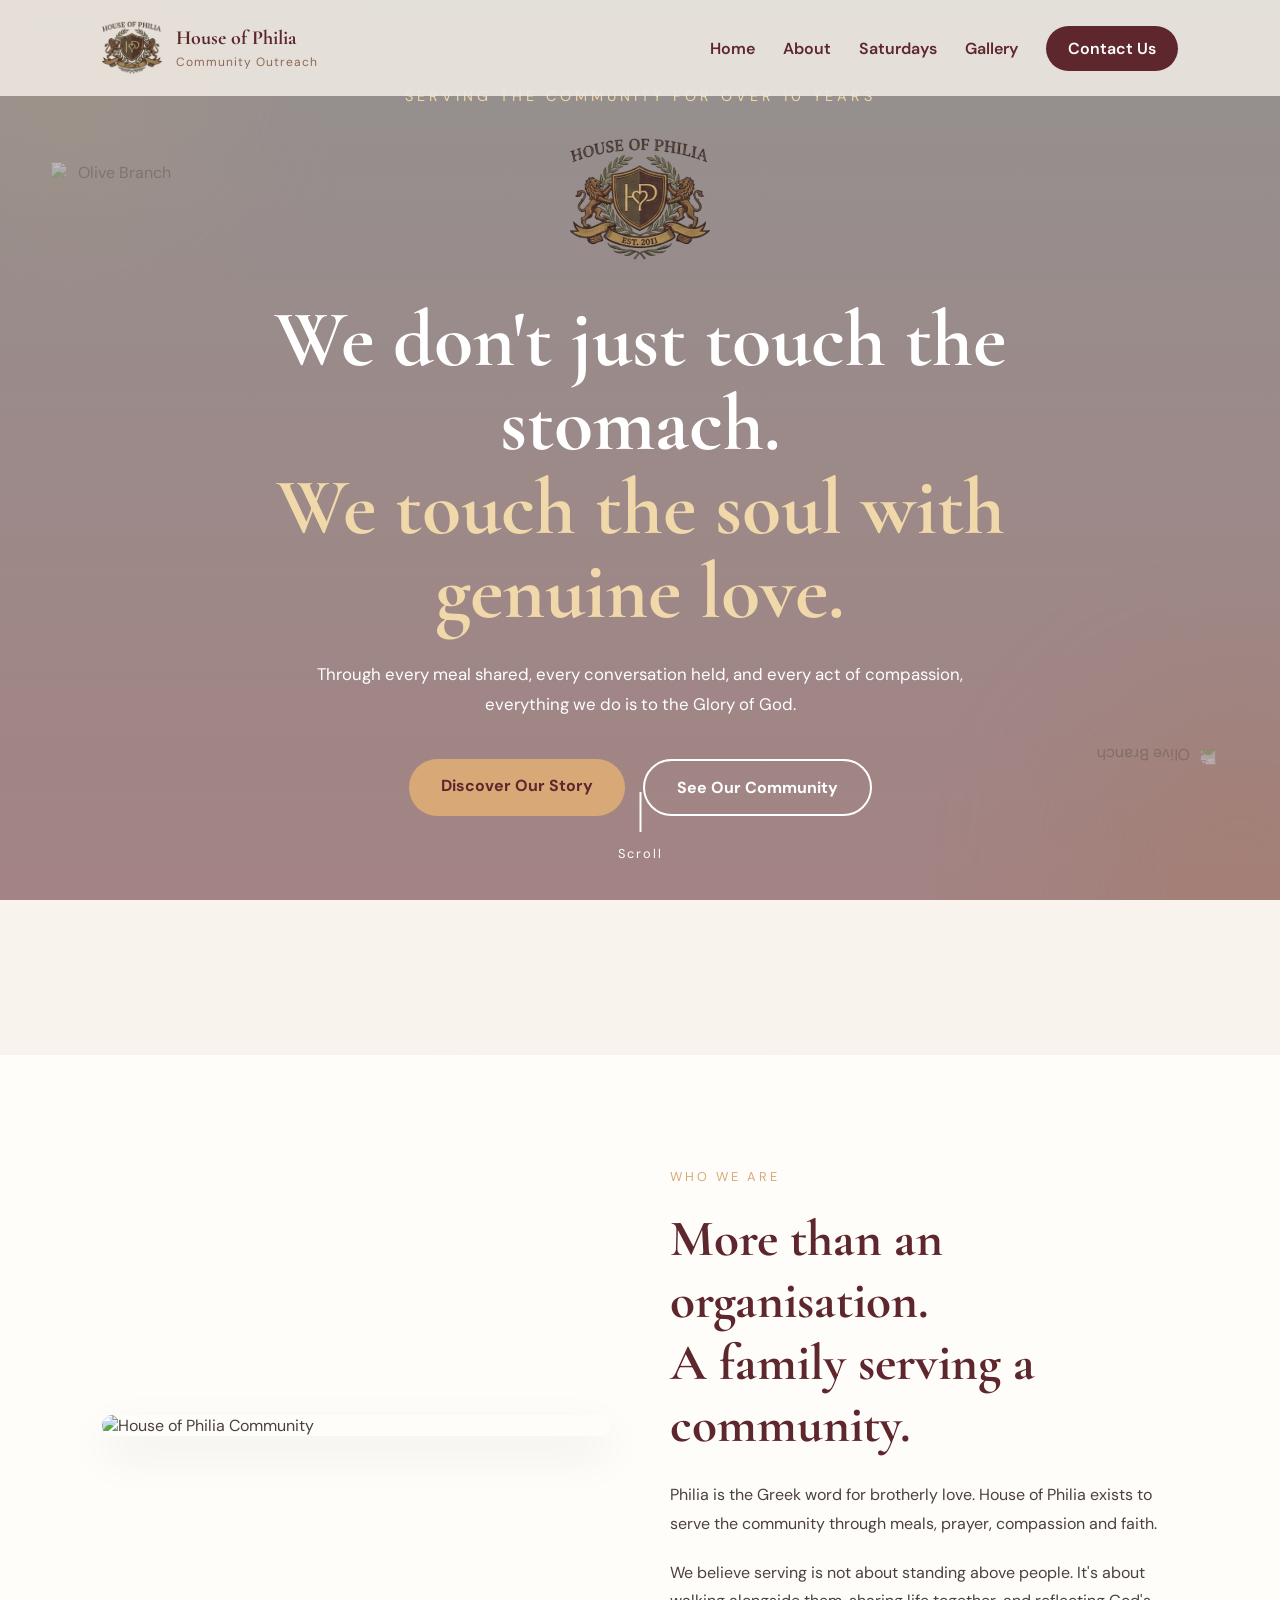
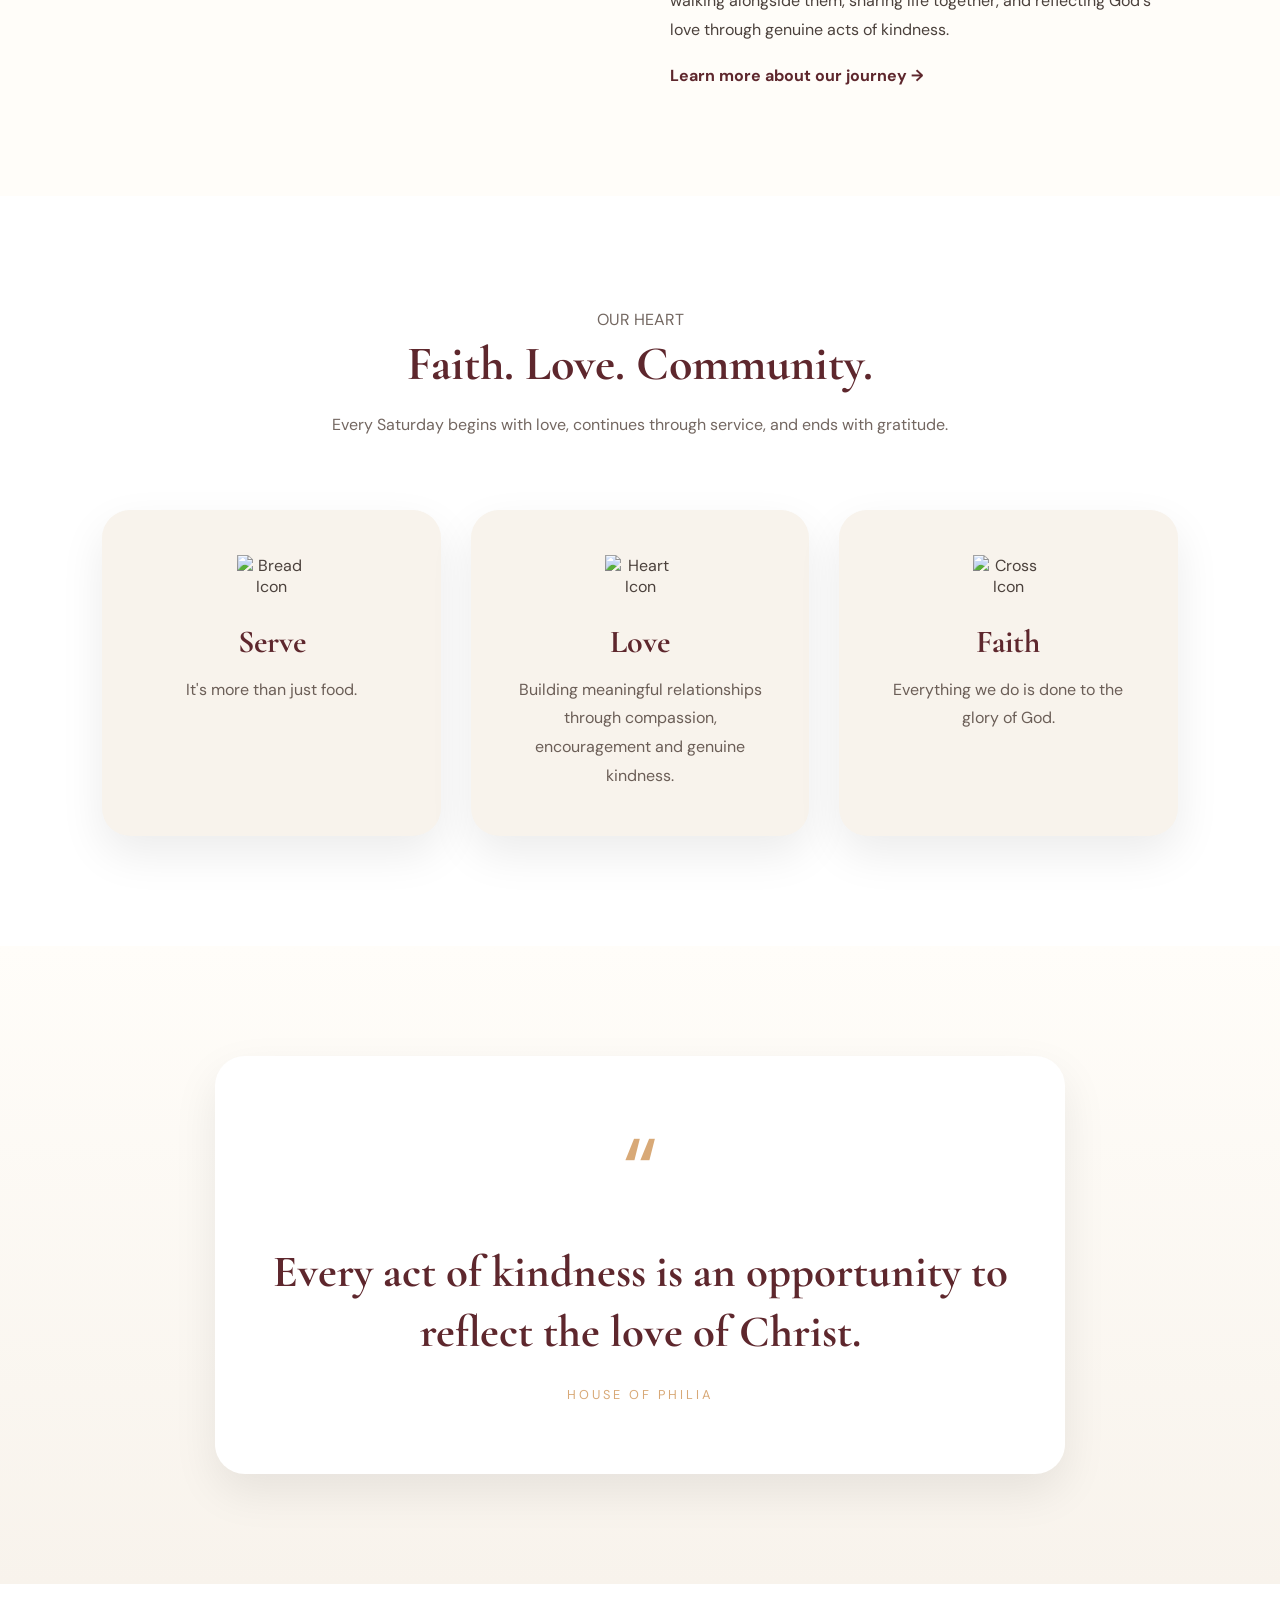
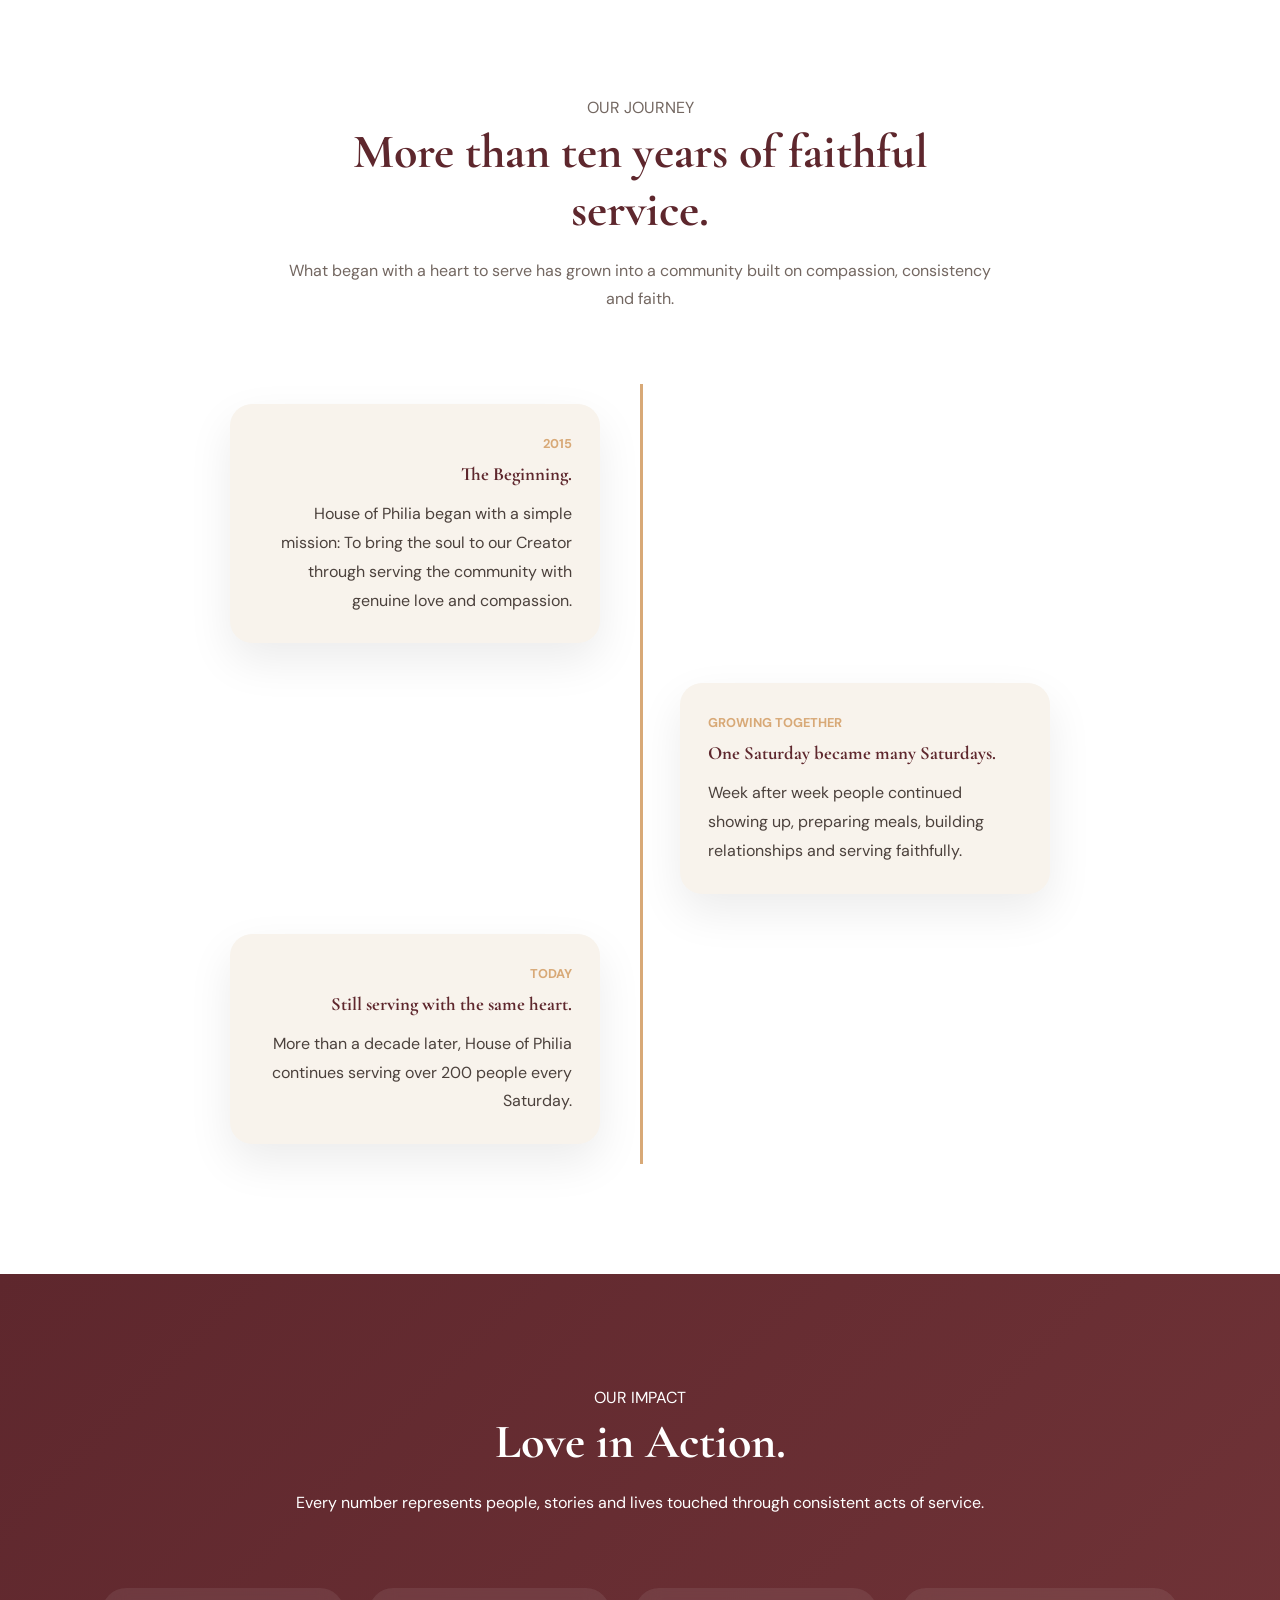
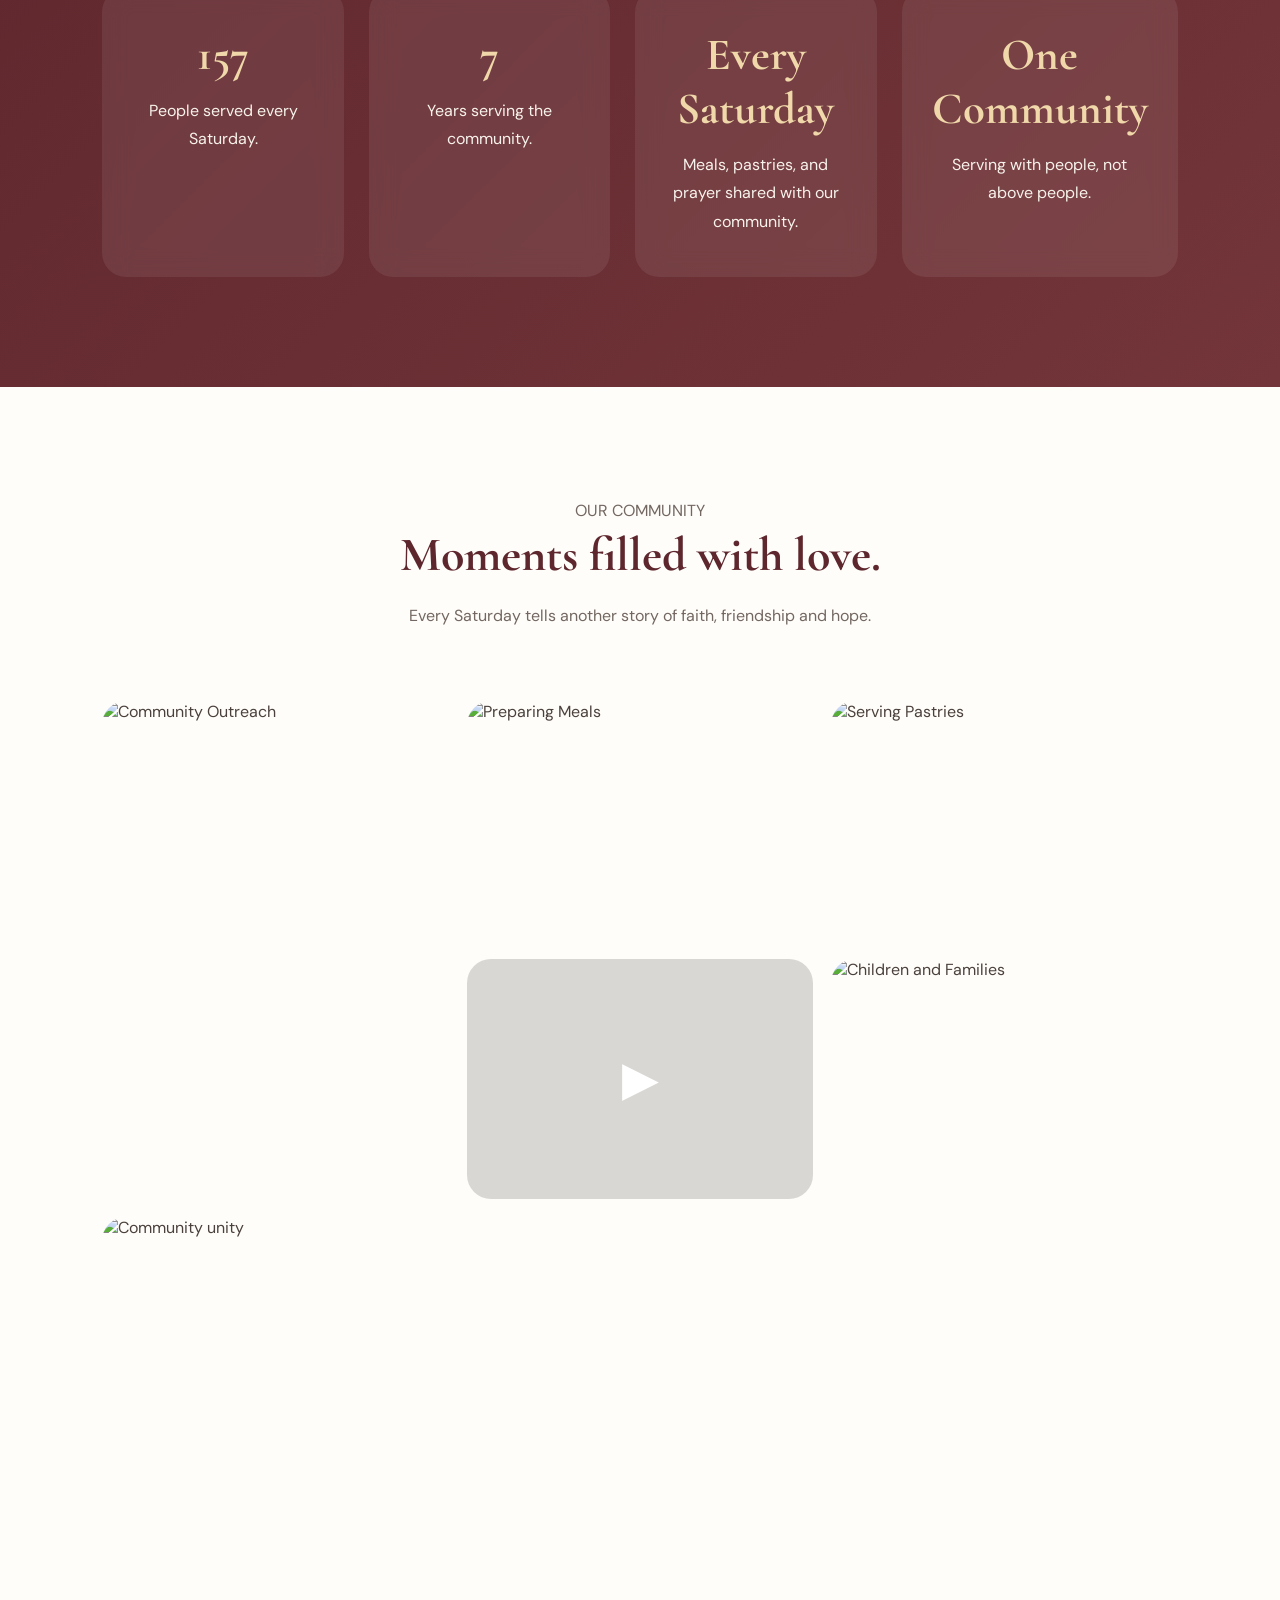
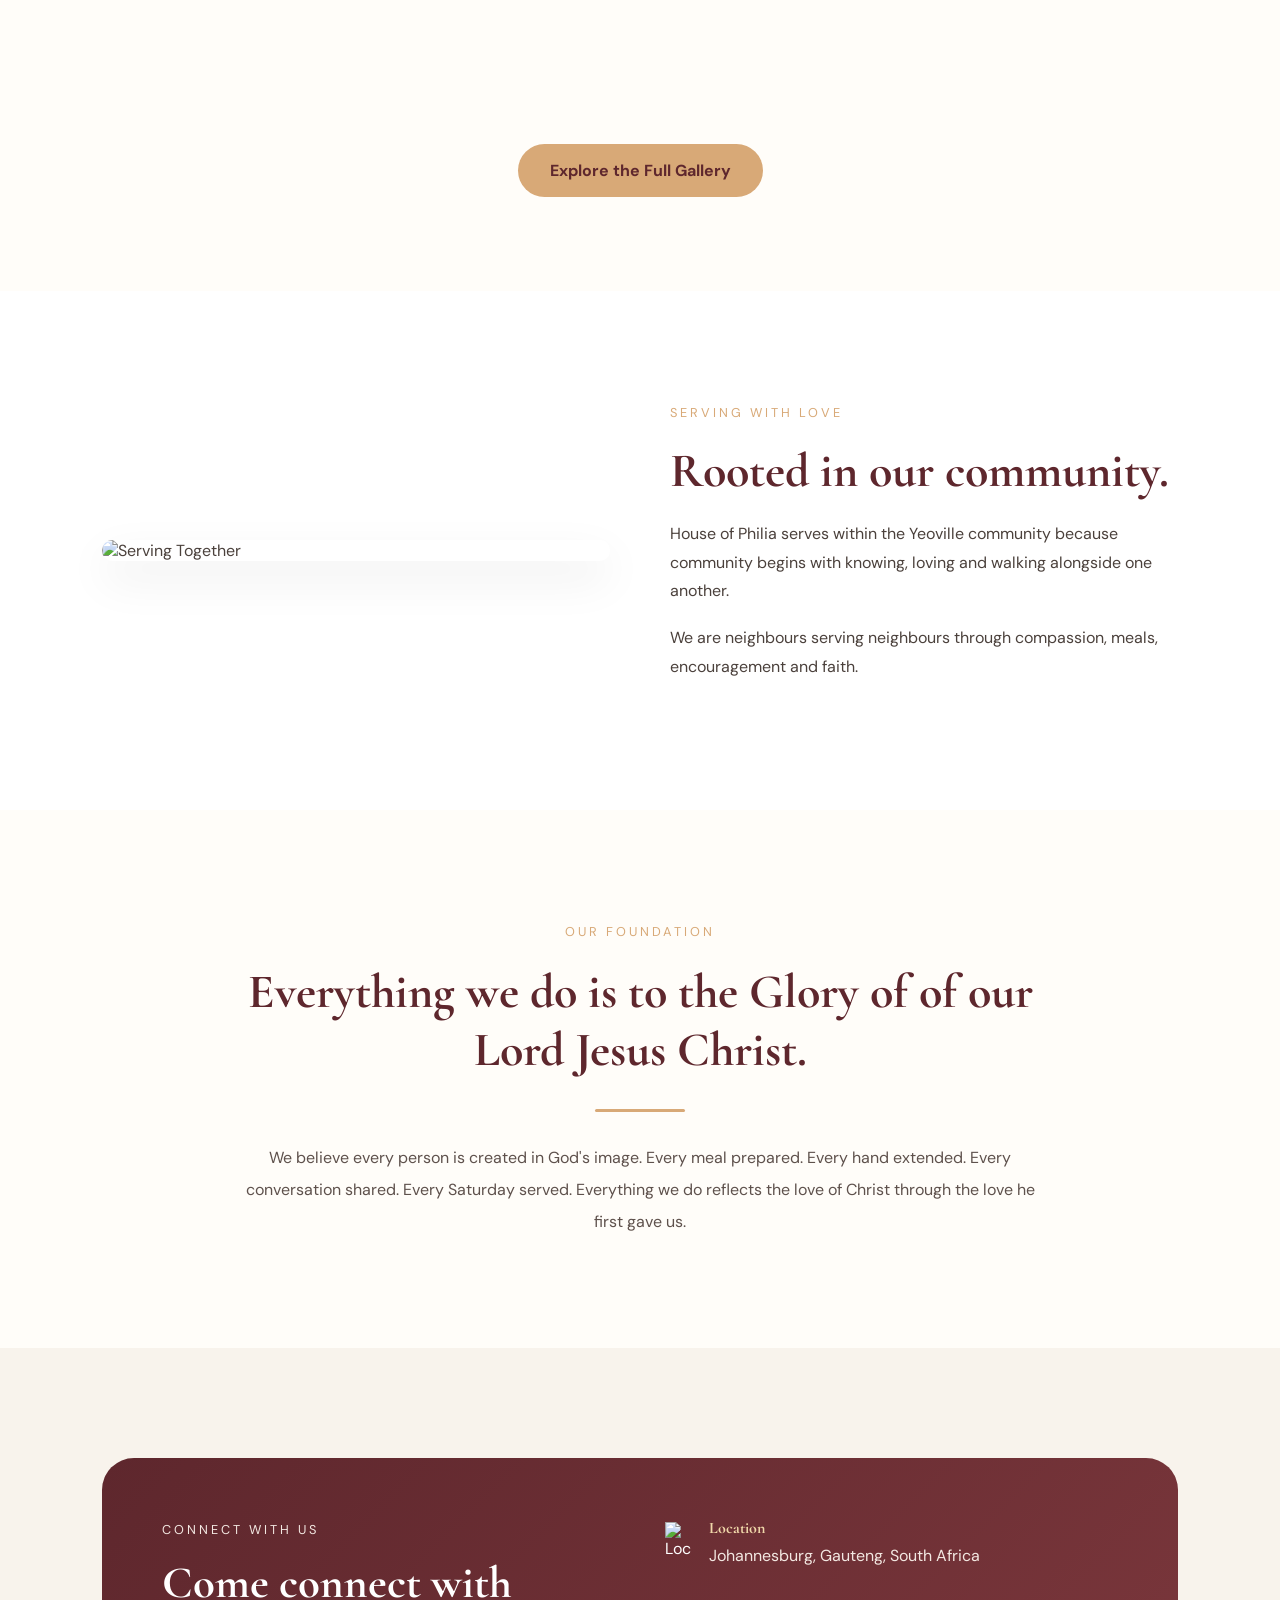
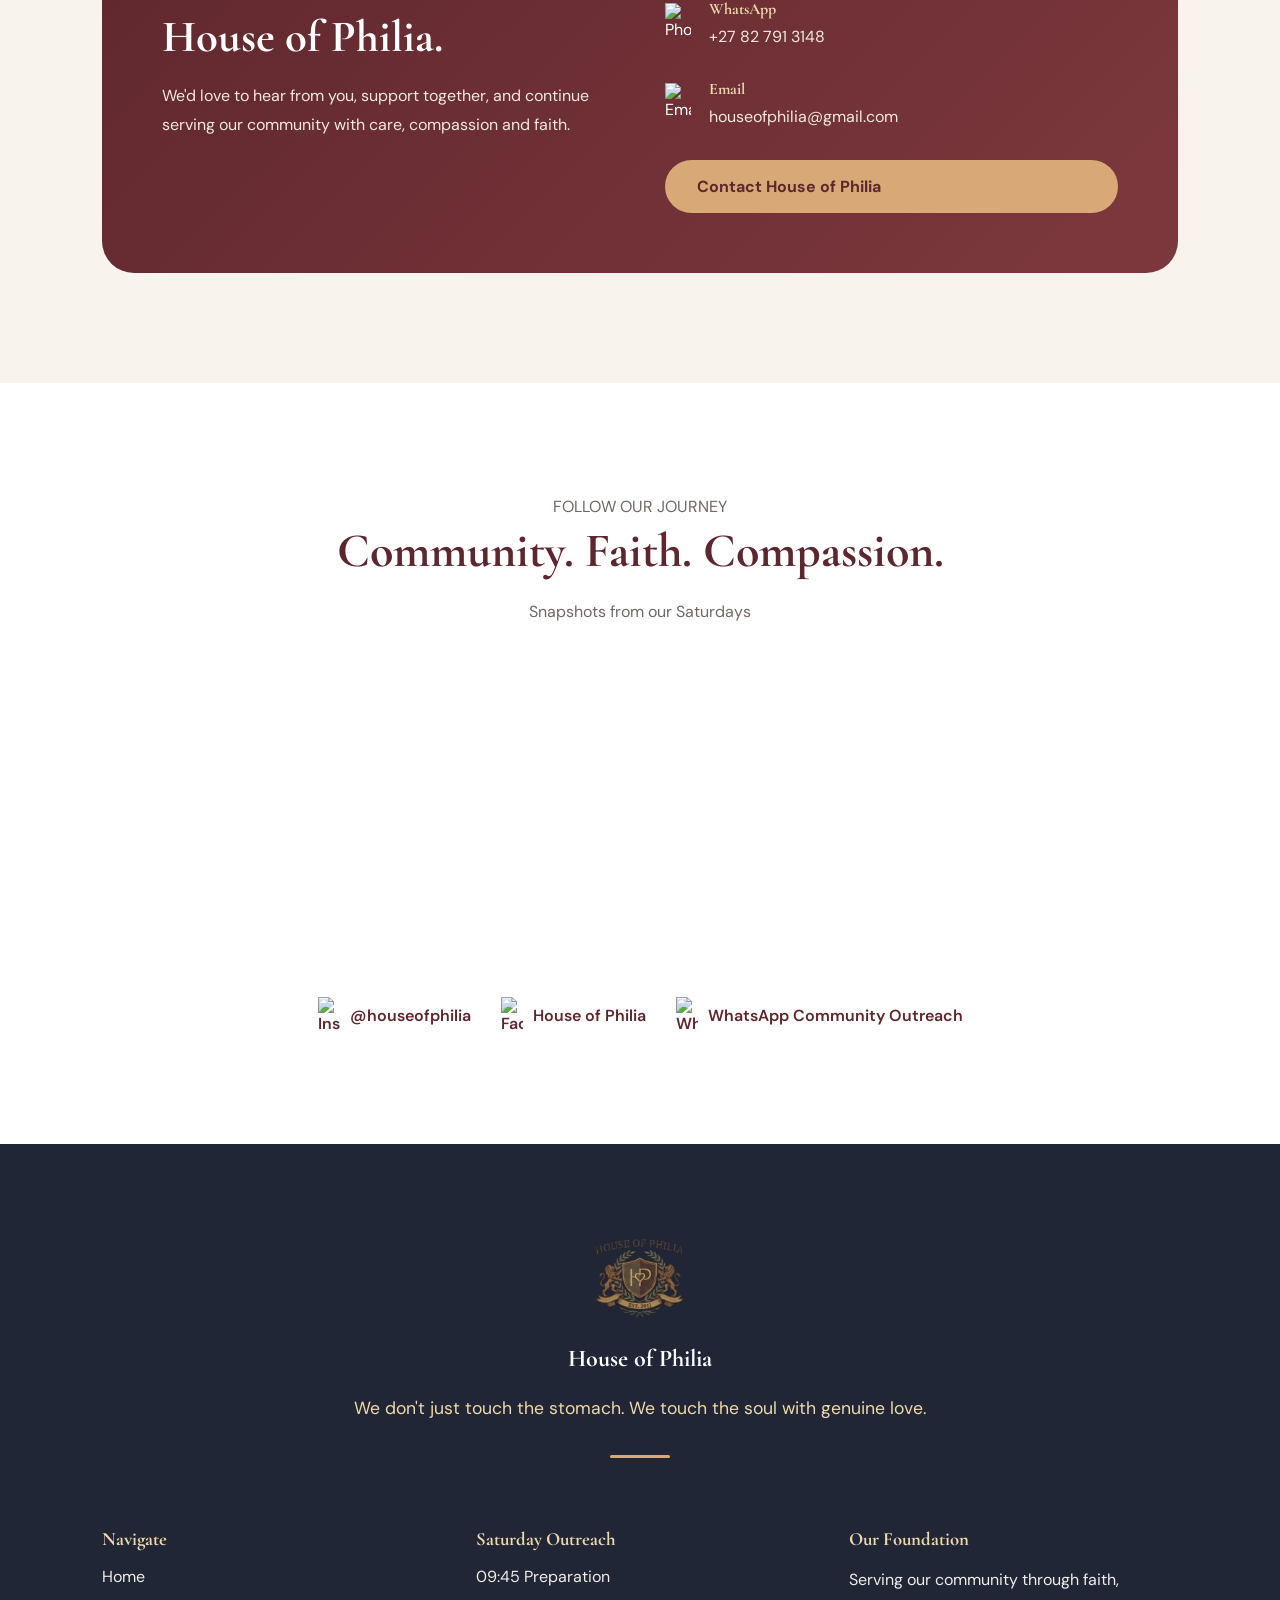
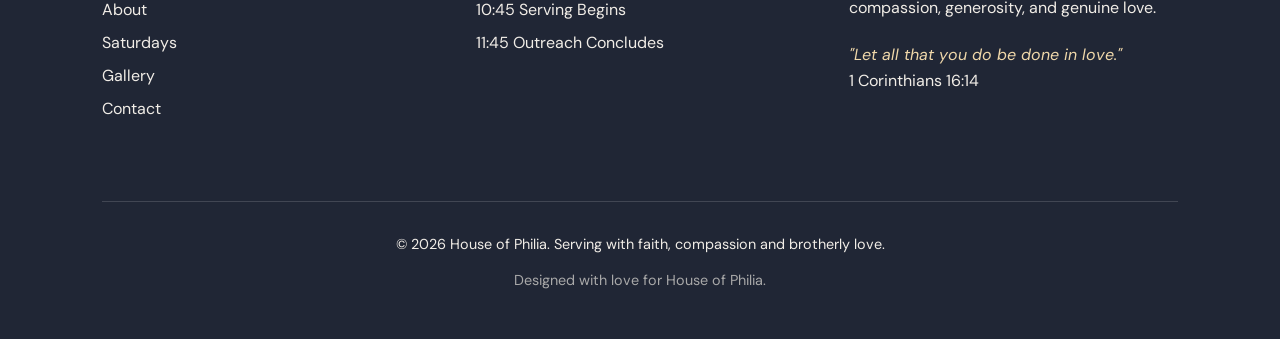
==== commit 467697e4: "Update index.html ( fixing image format)" ====
--- a/index.html
+++ b/index.html
@@ -34,7 +34,7 @@
 
       <div class="logo-text">
         <h3>House of Philia</h3>
-        <span>Durban Community Outreach</span>
+        <span>Community Outreach</span>
       </div>
     </div>
 
@@ -125,7 +125,7 @@
   <section class="about-preview">
 
     <div class="about-image">
-      <img src="images/hero/hopimage4.jpg" alt="House of Philia Community">
+      <img src="images/hero/hopimage4.jpeg" alt="House of Philia Community">
     </div>
 
     <div class="about-text">
@@ -342,15 +342,15 @@
     <div class="gallery-grid">
 
       <div class="gallery-card large">
-        <img src="images/gallery/hopimage1.jpg" alt="Community Outreach">
+        <img src="images/gallery/hopimage1.jpeg" alt="Community Outreach">
       </div>
 
       <div class="gallery-card">
-        <img src="images/gallery/hopimage2.jpg" alt="Preparing Meals">
+        <img src="images/gallery/hopimage2.jpeg" alt="Preparing Meals">
       </div>
 
       <div class="gallery-card">
-        <img src="images/gallery/hopimage3.jpg" alt="Serving Pastries">
+        <img src="images/gallery/hopimage3.jpeg" alt="Serving Pastries">
       </div>
 
       <div class="gallery-card video-card">
@@ -360,11 +360,11 @@
       </div>
 
       <div class="gallery-card">
-        <img src="images/gallery/hopimage5.jpg" alt="Children and Families">
+        <img src="images/gallery/hopimage5.jpeg" alt="Children and Families">
       </div>
 
       <div class="gallery-card tall">
-        <img src="images/gallery/hopimage6.jpg" alt="Community unity">
+        <img src="images/gallery/hopimage6.jpeg" alt="Community unity">
       </div>
 
     </div>
@@ -383,7 +383,7 @@
   <section class="community-section">
 
     <div class="community-image">
-      <img src="images/gallery/hopimage7.jpg" alt="Serving Together">
+      <img src="images/gallery/hopimage7.jpeg" alt="Serving Together">
     </div>
 
     <div class="community-text">
@@ -531,16 +531,16 @@
 
     <h2>Community. Faith. Compassion.</h2>
 
-    <p>Snapshots from Saturdays in Durban.</p>
+    <p>Snapshots from our Saturdays</p>
 
   </div>
 
   <div class="social-gallery">
 
-    <img src="images/gallery/hopimage7.jpg" alt="">
-    <img src="images/gallery/hopimage8.jpg" alt="">
-    <img src="images/gallery/hopimage9.jpg" alt="">
-    <img src="images/gallery/hopimage10.jpg" alt="">
+    <img src="images/gallery/hopimage7.jpeg" alt="">
+    <img src="images/gallery/hopimage8.jpeg" alt="">
+    <img src="images/gallery/hopimage9.jpeg" alt="">
+    <img src="images/gallery/hopimage10.jpeg" alt="">
 
   </div>
 
@@ -627,7 +627,7 @@
 
       <ul>
 
-        <li>09:45 Pastry Preparation</li>
+        <li>09:45 Preparation</li>
 
         <li>10:45 Serving Begins</li>
 
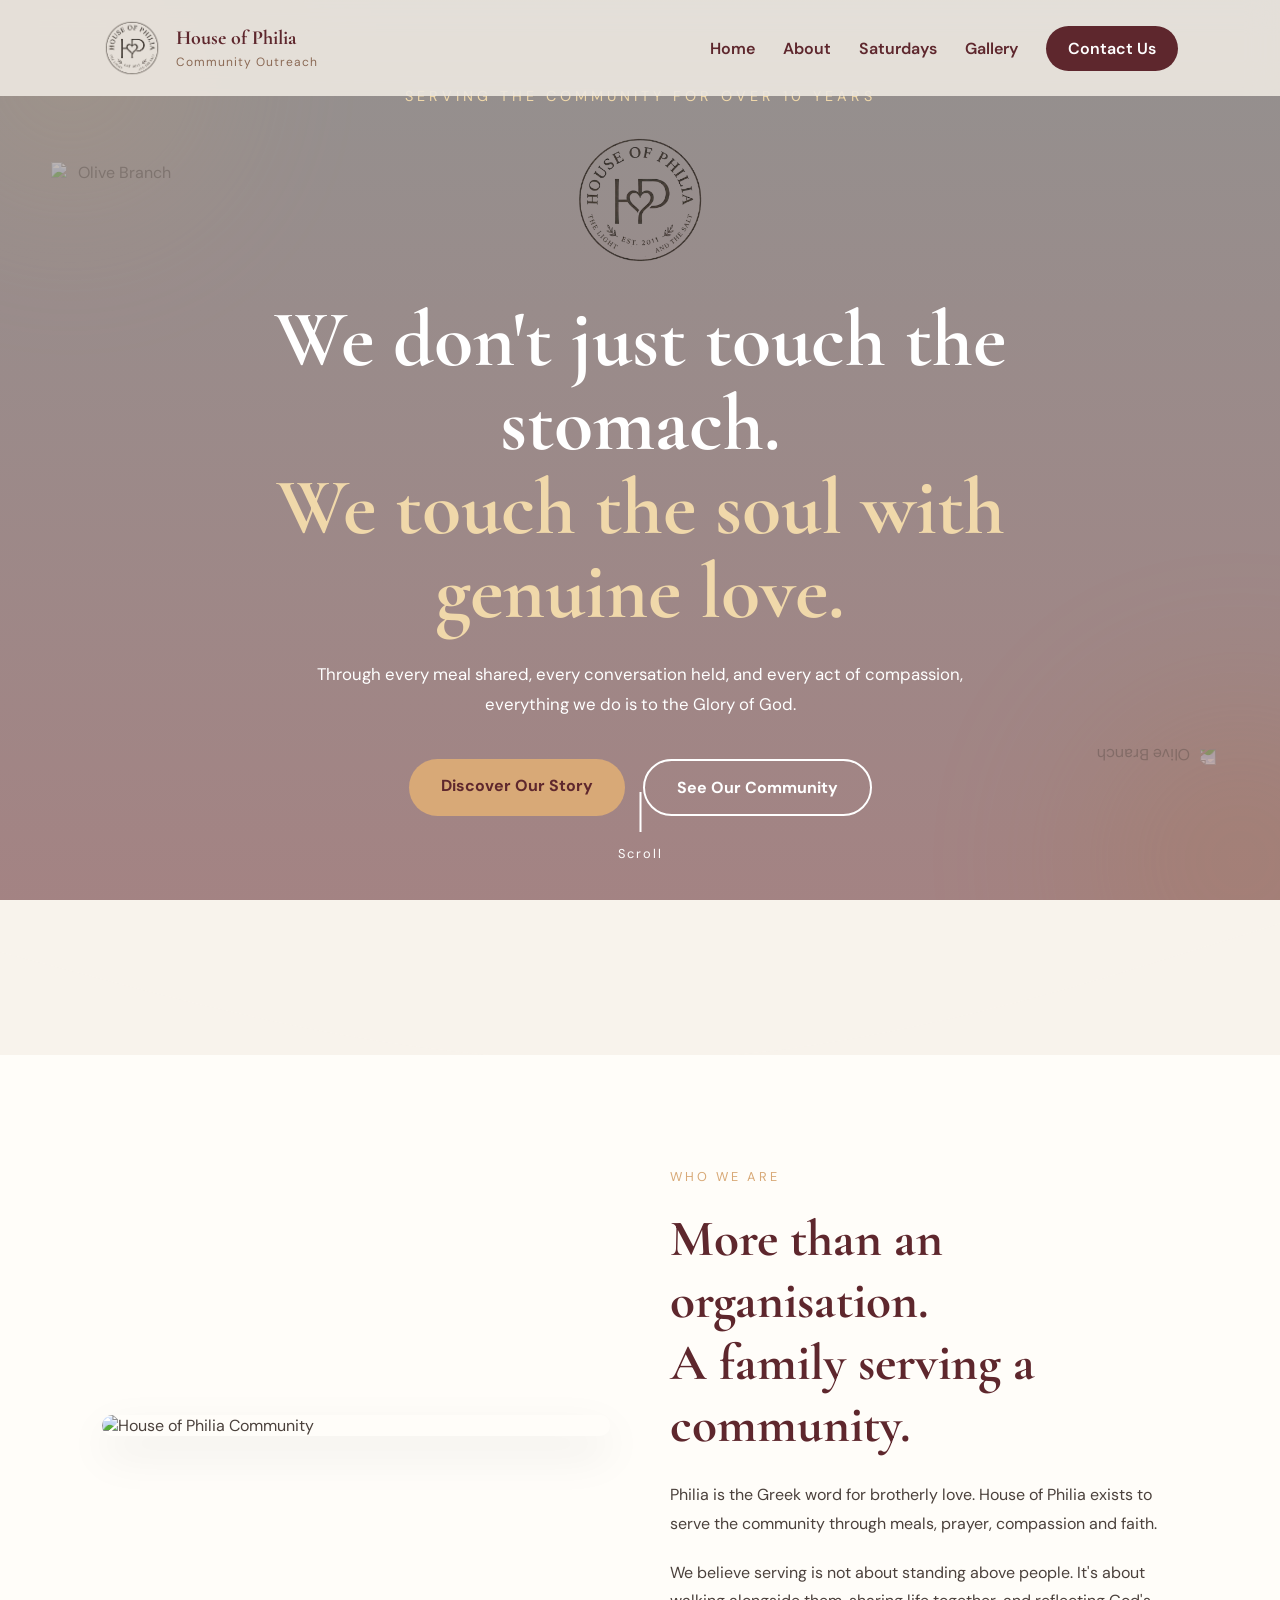
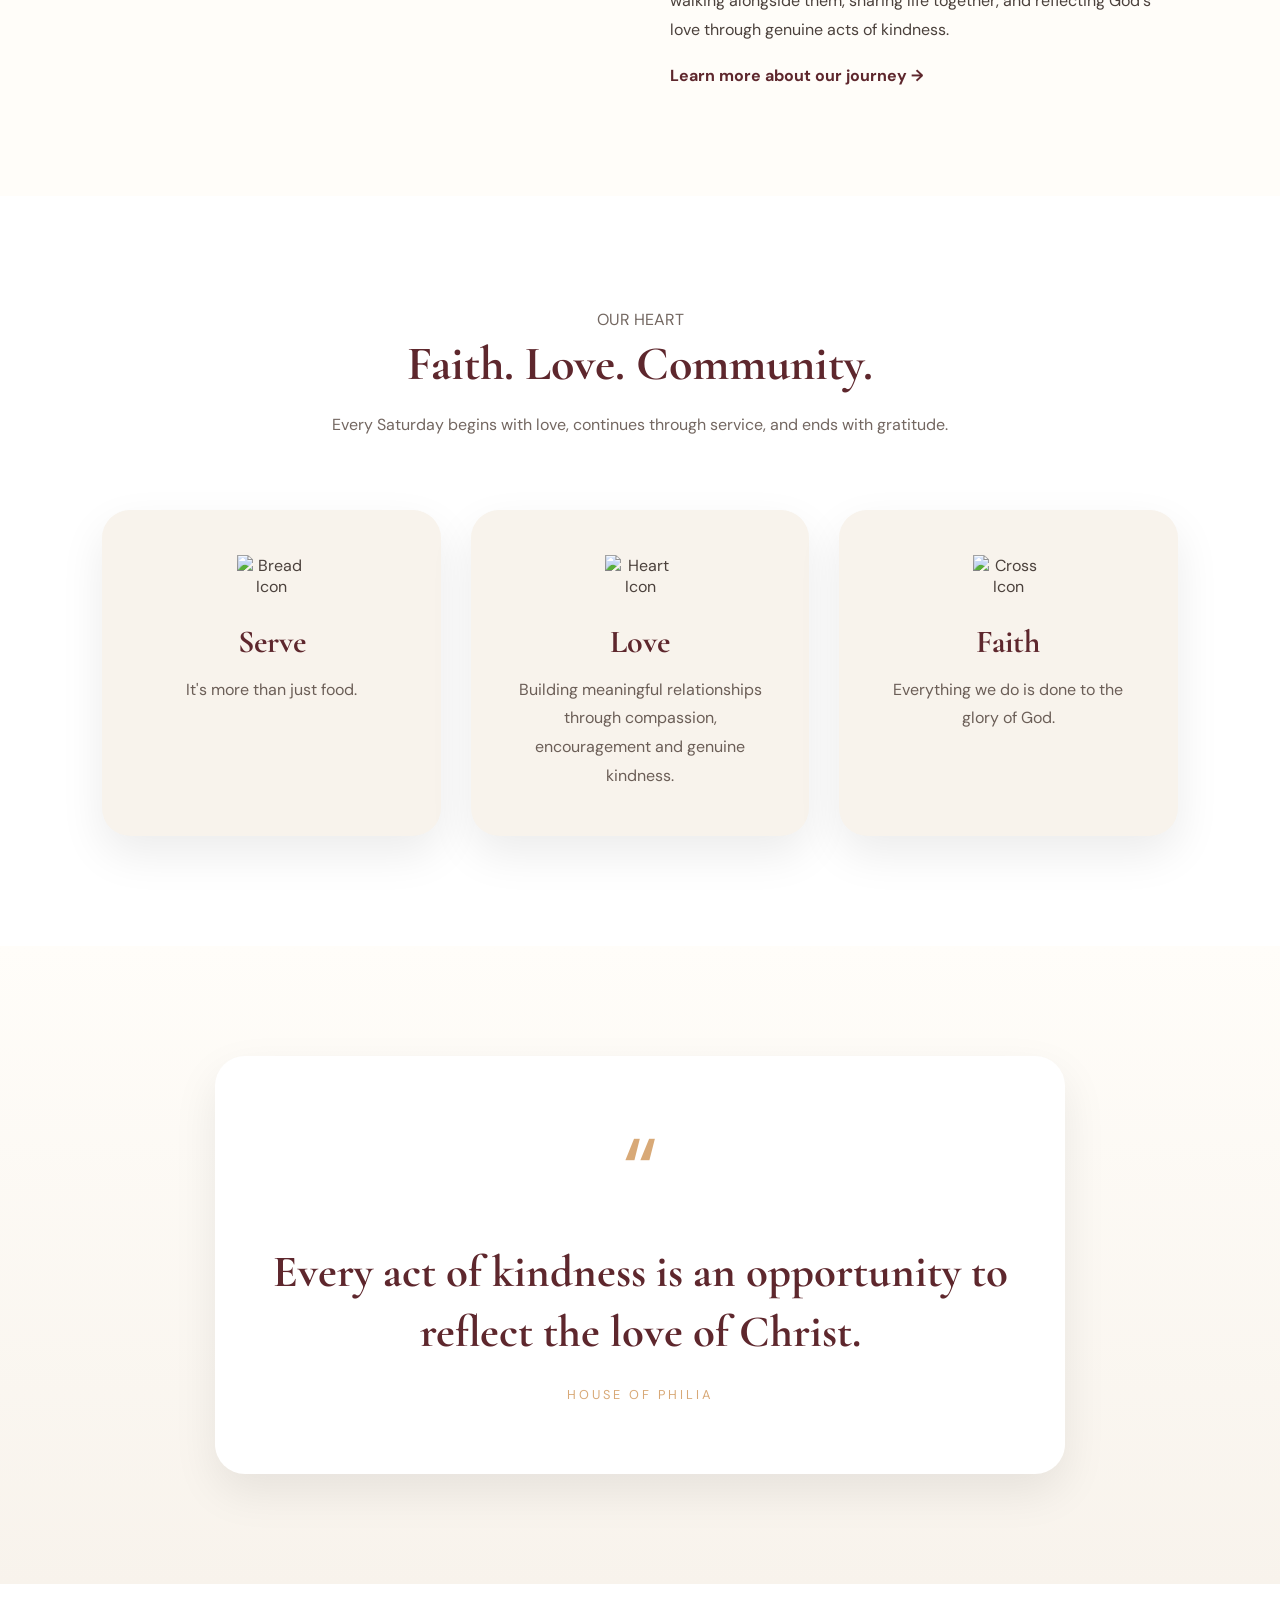
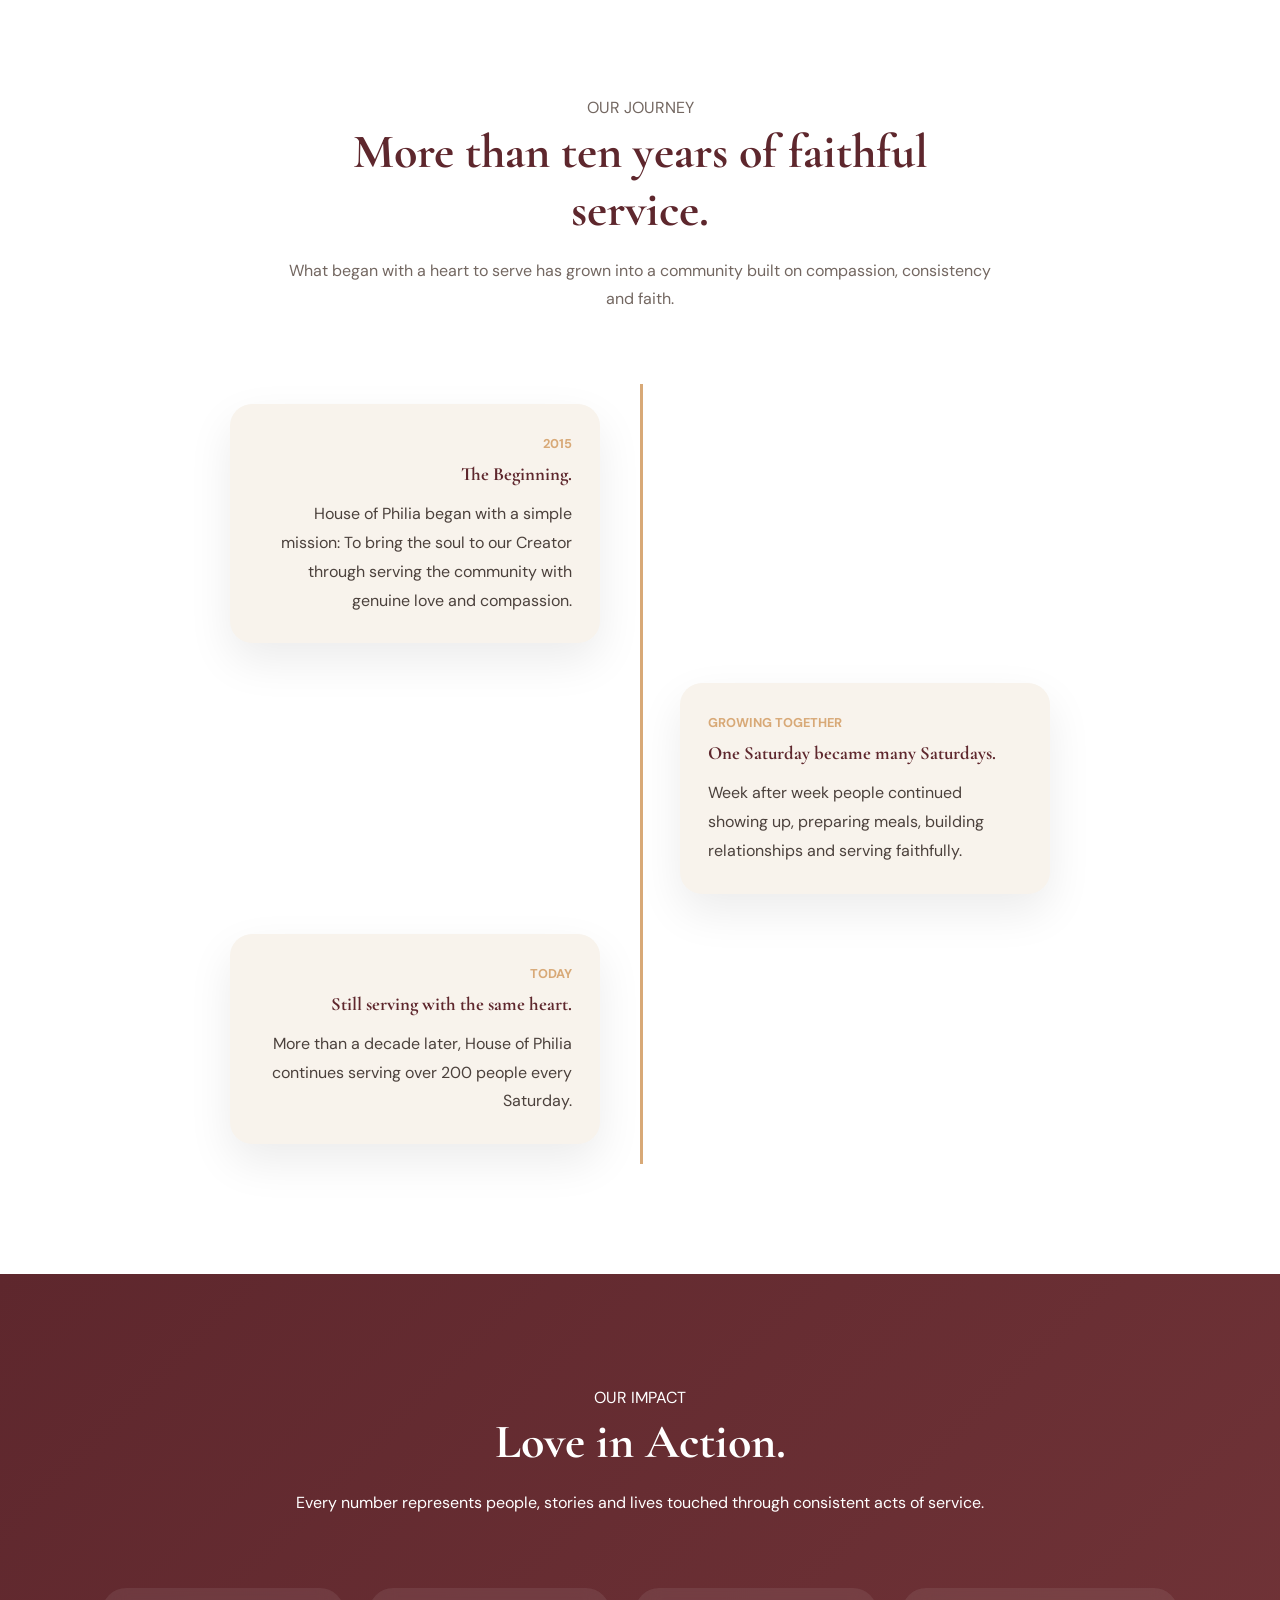
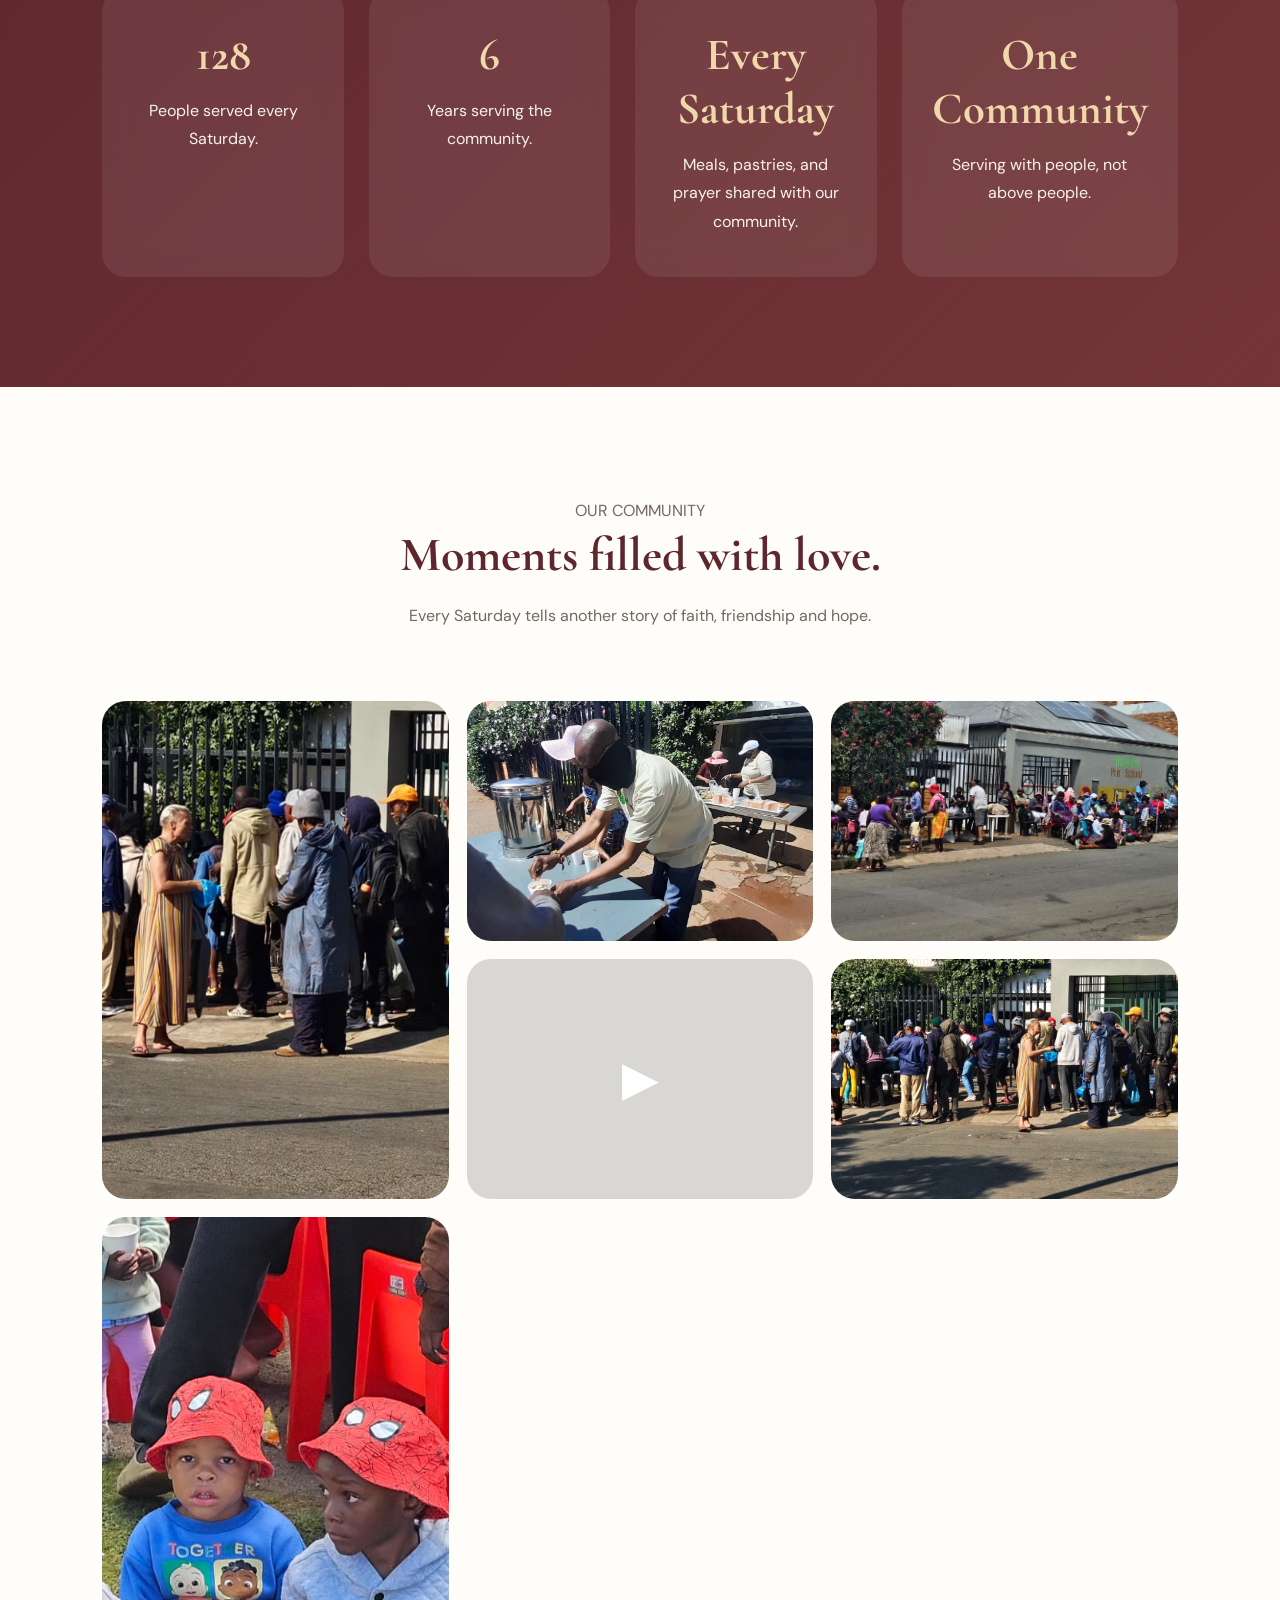
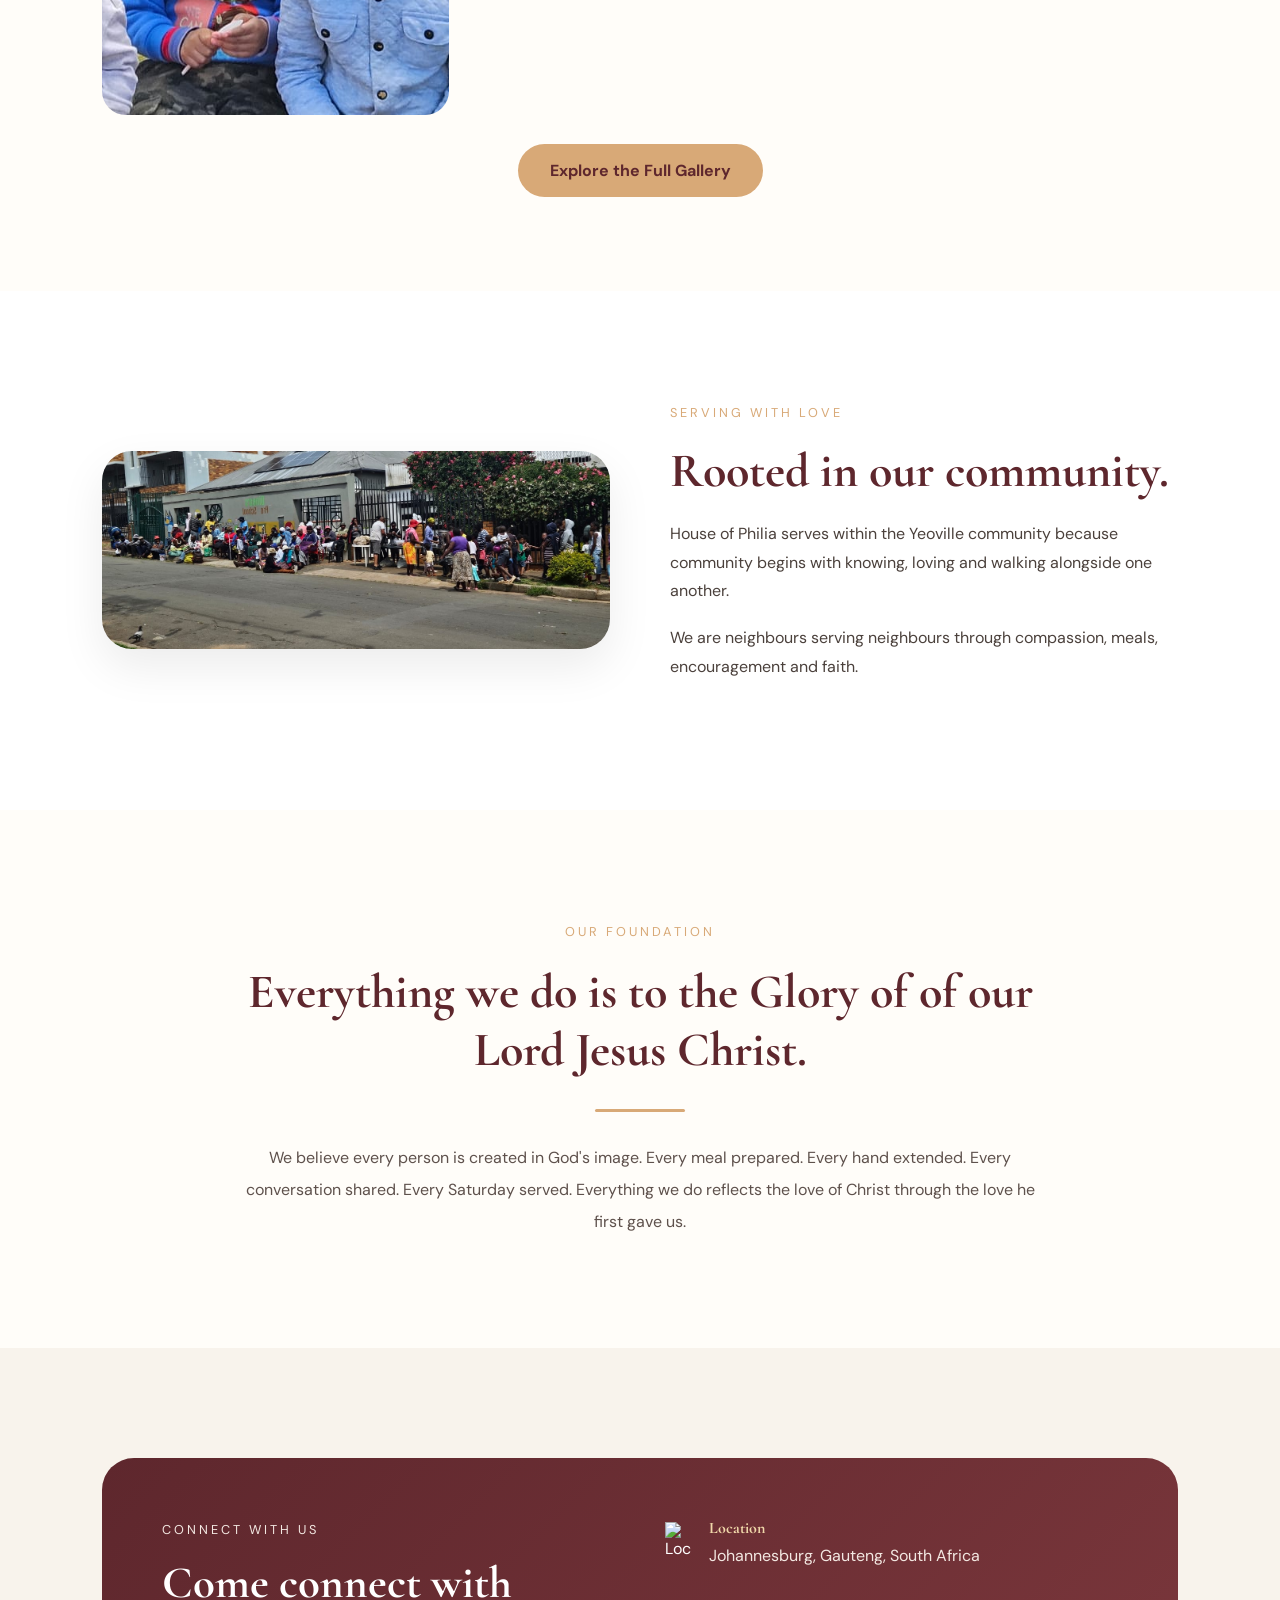
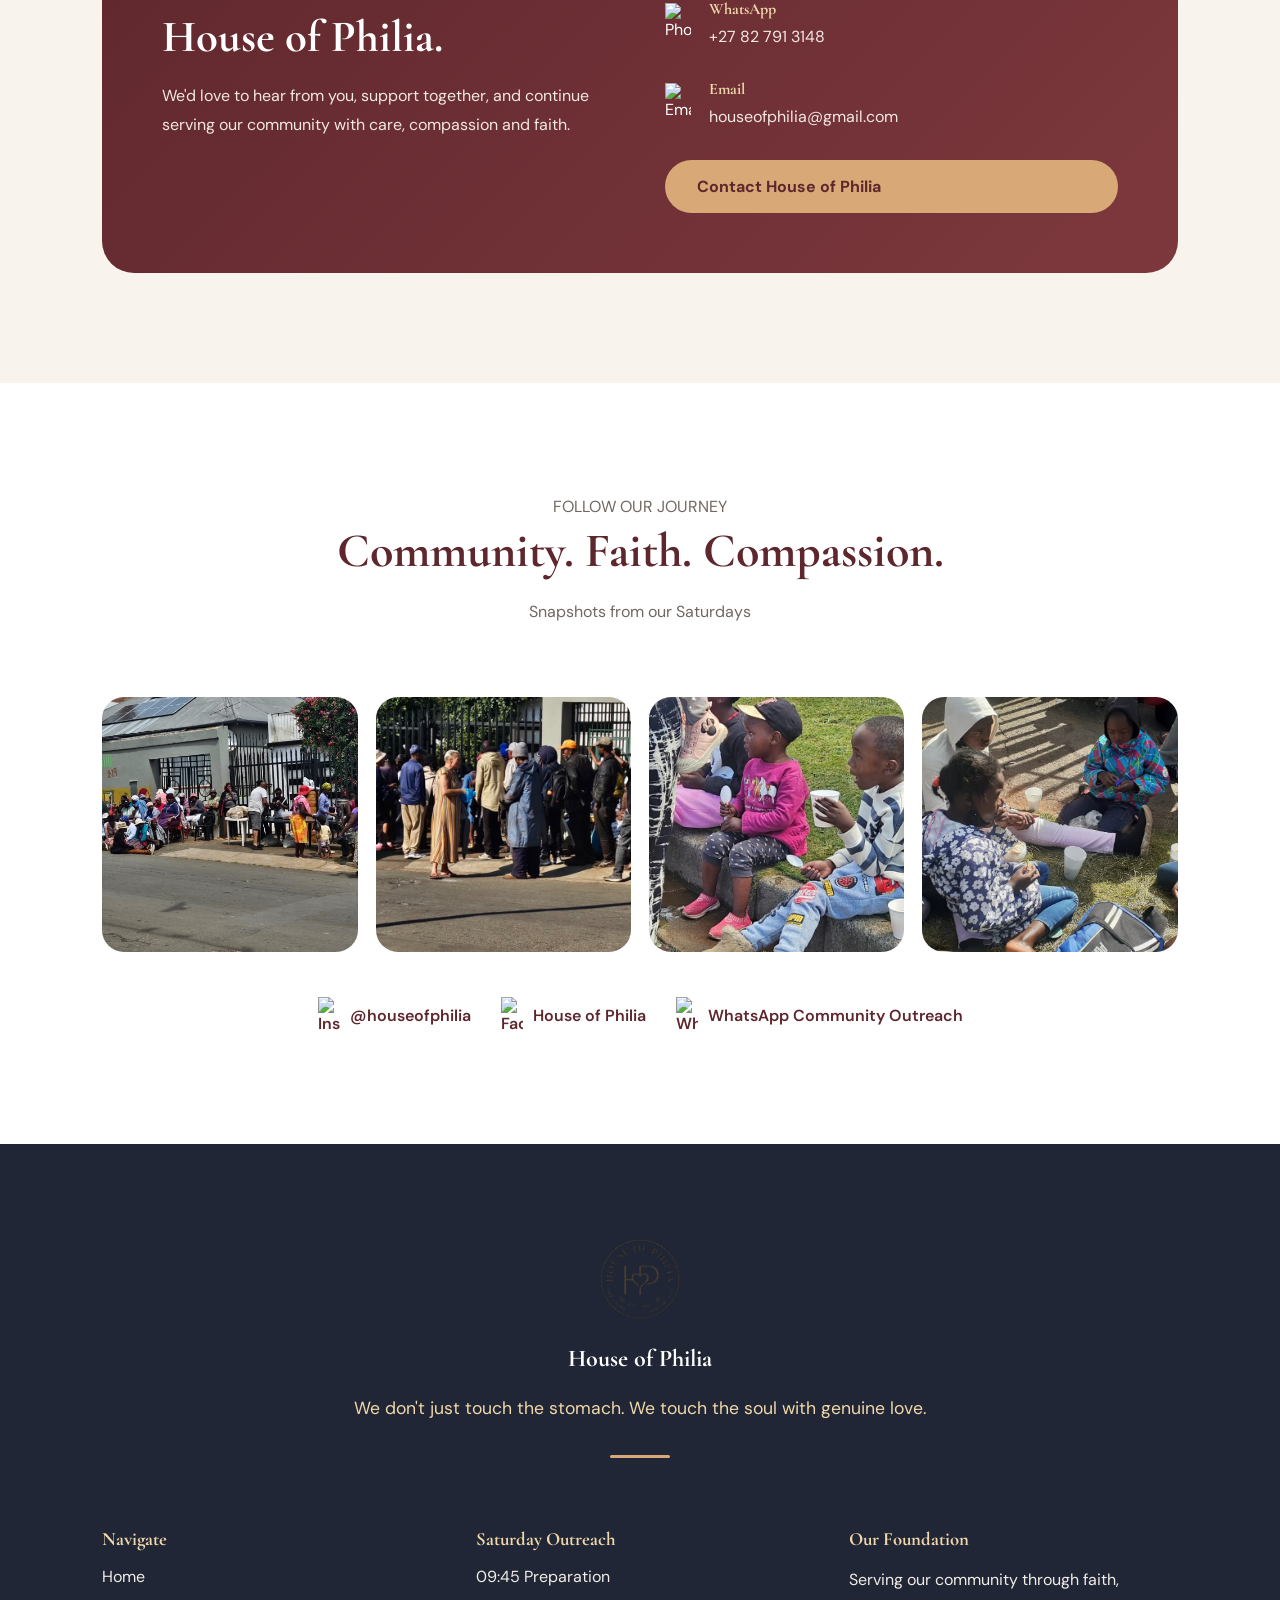
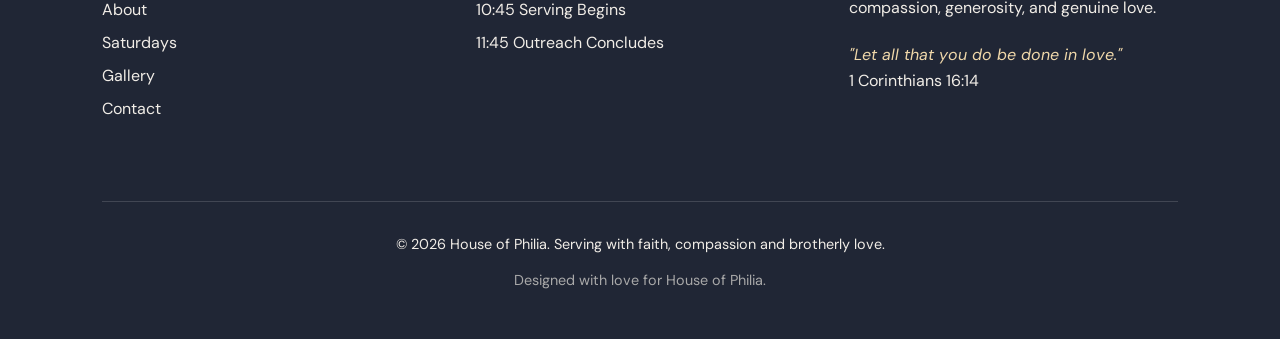
==== commit 91f4403b: "Update index.html ( fixing the durban words, only 2 parts have been added)" ====
--- a/index.html
+++ b/index.html
@@ -125,7 +125,7 @@
   <section class="about-preview">
 
     <div class="about-image">
-      <img src="images/hero/hopimage4.jpeg" alt="House of Philia Community">
+      <img src="images/hero/hopimage4.jpg" alt="House of Philia Community">
     </div>
 
     <div class="about-text">
@@ -342,15 +342,15 @@
     <div class="gallery-grid">
 
       <div class="gallery-card large">
-        <img src="images/gallery/hopimage1.jpeg" alt="Community Outreach">
+        <img src="images/gallery/hopimage1.jpg" alt="Community Outreach">
       </div>
 
       <div class="gallery-card">
-        <img src="images/gallery/hopimage2.jpeg" alt="Preparing Meals">
+        <img src="images/gallery/hopimage2.jpg" alt="Preparing Meals">
       </div>
 
       <div class="gallery-card">
-        <img src="images/gallery/hopimage3.jpeg" alt="Serving Pastries">
+        <img src="images/gallery/hopimage3.jpg" alt="Serving Pastries">
       </div>
 
       <div class="gallery-card video-card">
@@ -360,11 +360,11 @@
       </div>
 
       <div class="gallery-card">
-        <img src="images/gallery/hopimage5.jpeg" alt="Children and Families">
+        <img src="images/gallery/hopimage5.jpg" alt="Children and Families">
       </div>
 
       <div class="gallery-card tall">
-        <img src="images/gallery/hopimage6.jpeg" alt="Community unity">
+        <img src="images/gallery/hopimage6.jpg" alt="Community unity">
       </div>
 
     </div>
@@ -378,12 +378,12 @@
   </section>
 
 
-  <!-- ========================= SERVING DURBAN ========================= -->
+  <!-- ========================= SERVING YEOVILLE ========================= -->
 
   <section class="community-section">
 
     <div class="community-image">
-      <img src="images/gallery/hopimage7.jpeg" alt="Serving Together">
+      <img src="images/gallery/hopimage7.jpg" alt="Serving Together">
     </div>
 
     <div class="community-text">
@@ -537,10 +537,10 @@
 
   <div class="social-gallery">
 
-    <img src="images/gallery/hopimage7.jpeg" alt="">
-    <img src="images/gallery/hopimage8.jpeg" alt="">
-    <img src="images/gallery/hopimage9.jpeg" alt="">
-    <img src="images/gallery/hopimage10.jpeg" alt="">
+    <img src="images/gallery/hopimage7.jpg" alt="">
+    <img src="images/gallery/hopimage8.jpg" alt="">
+    <img src="images/gallery/hopimage9.jpg" alt="">
+    <img src="images/gallery/hopimage10.jpg" alt="">
 
   </div>
 
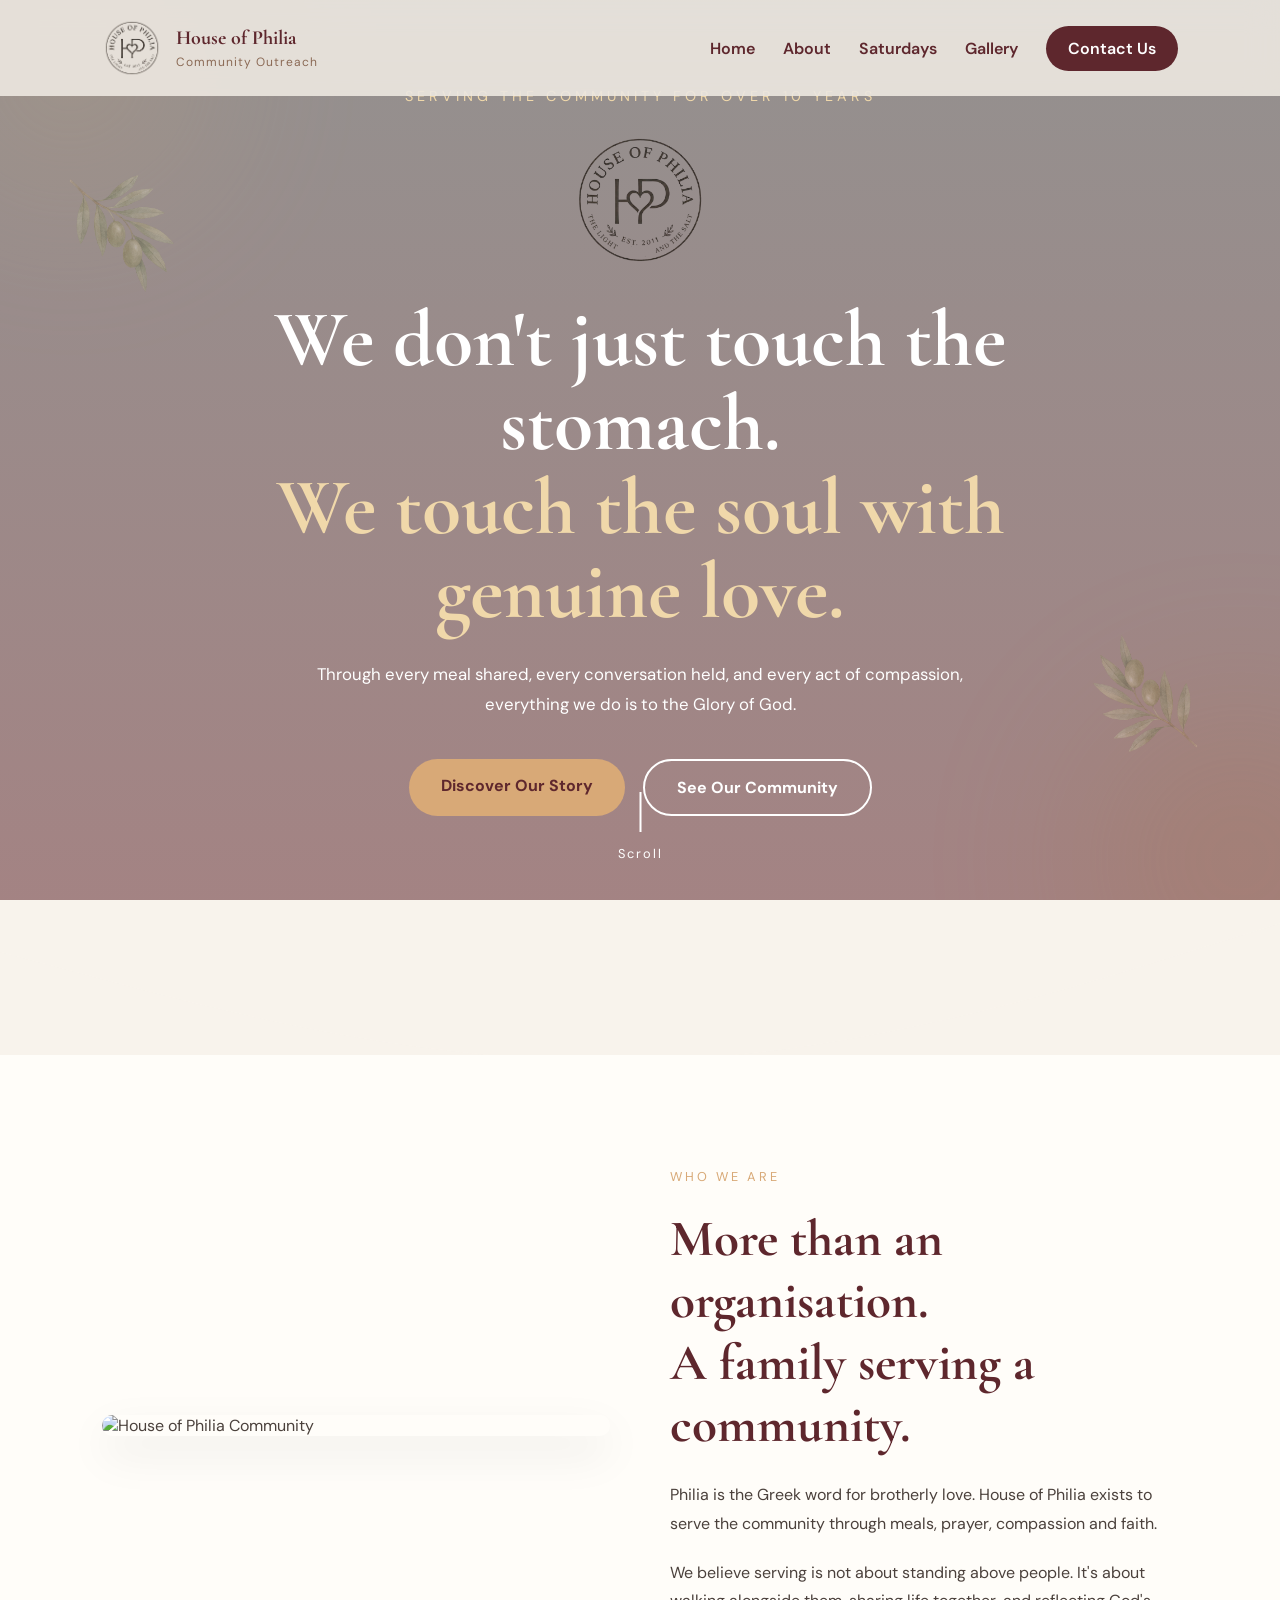
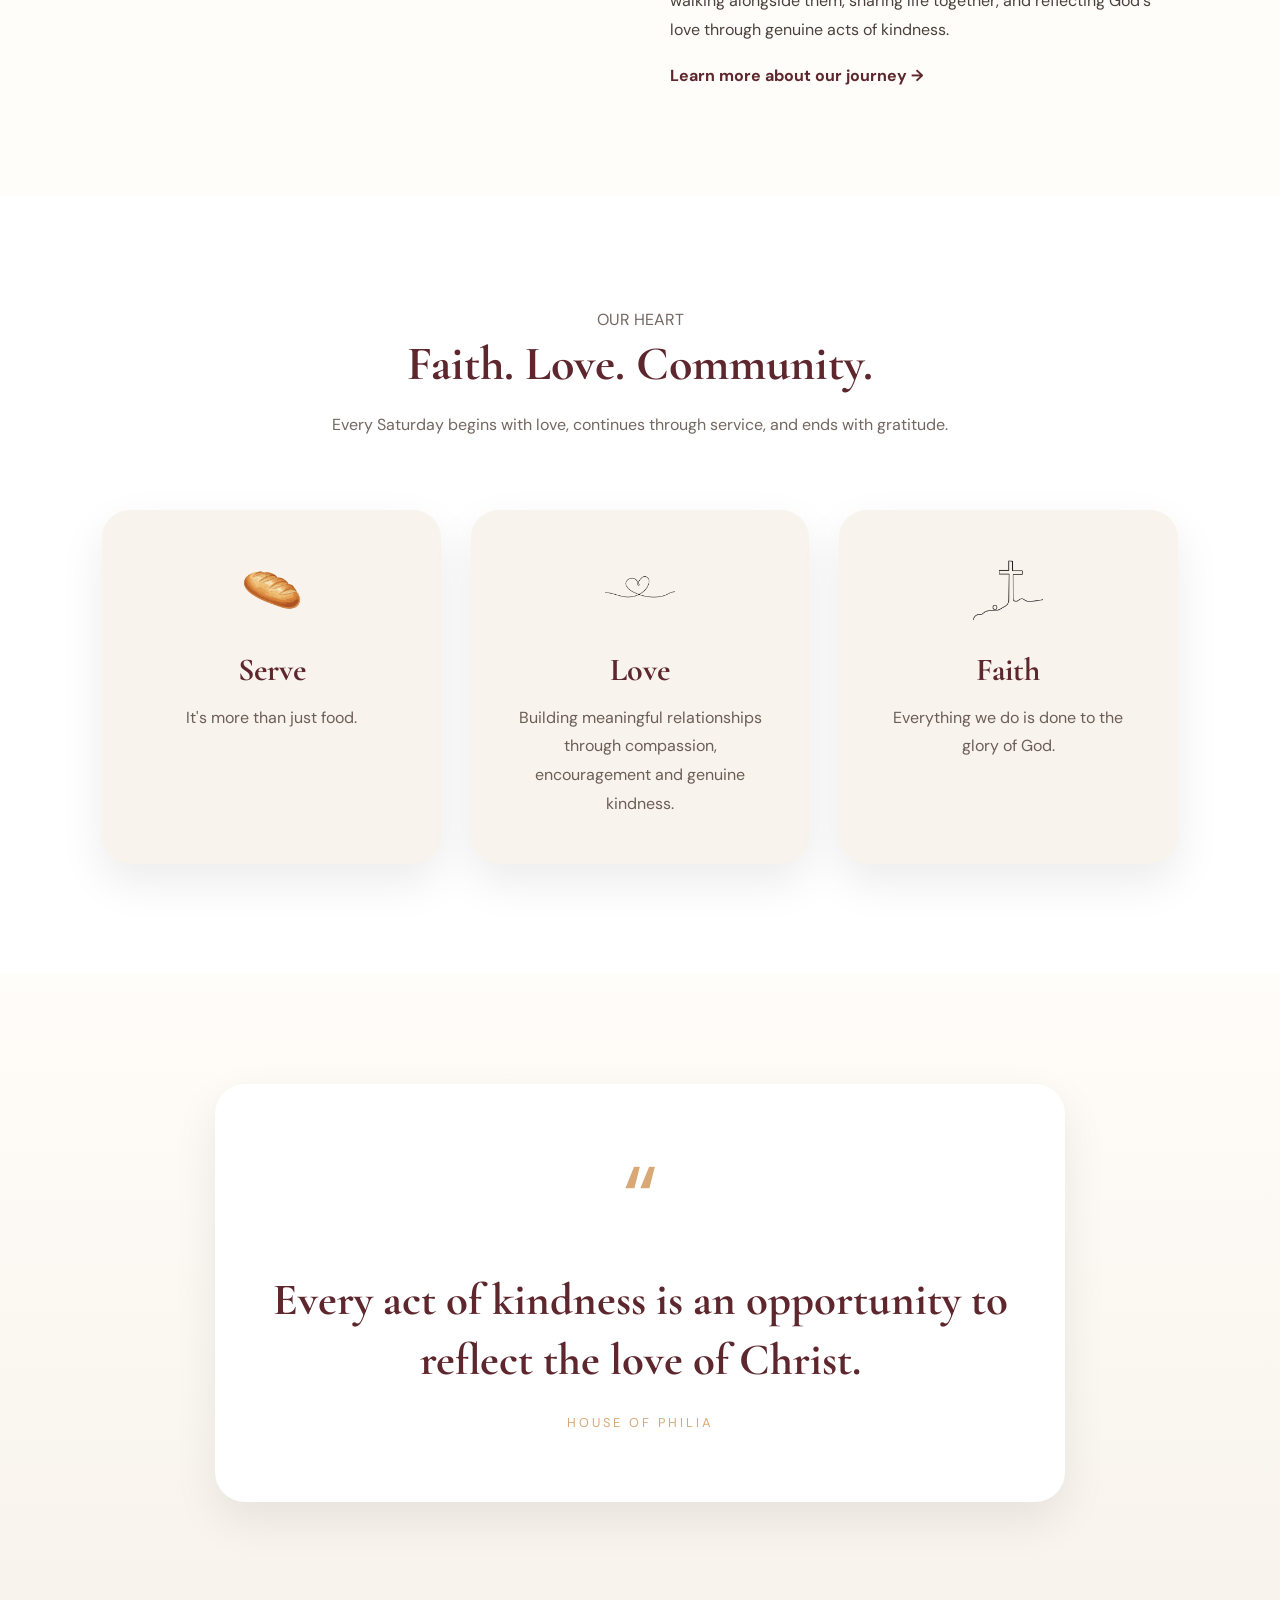
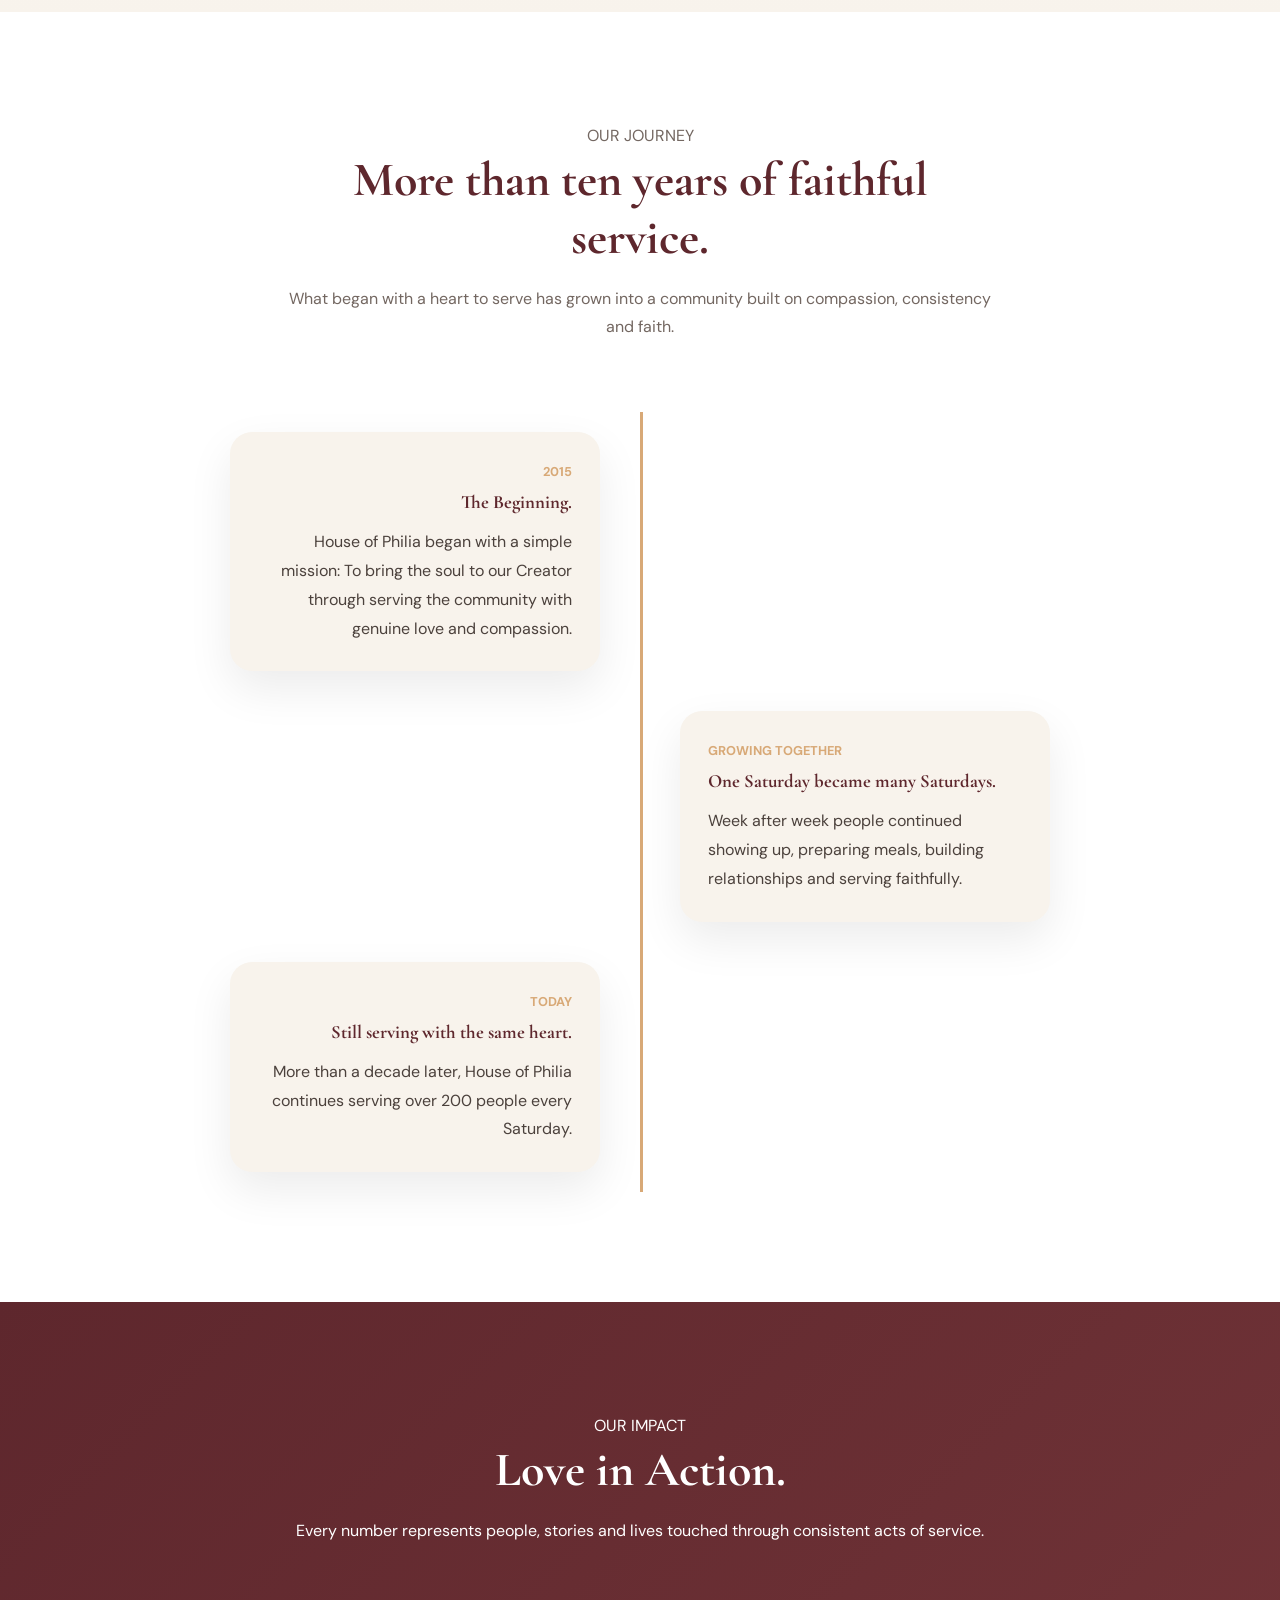
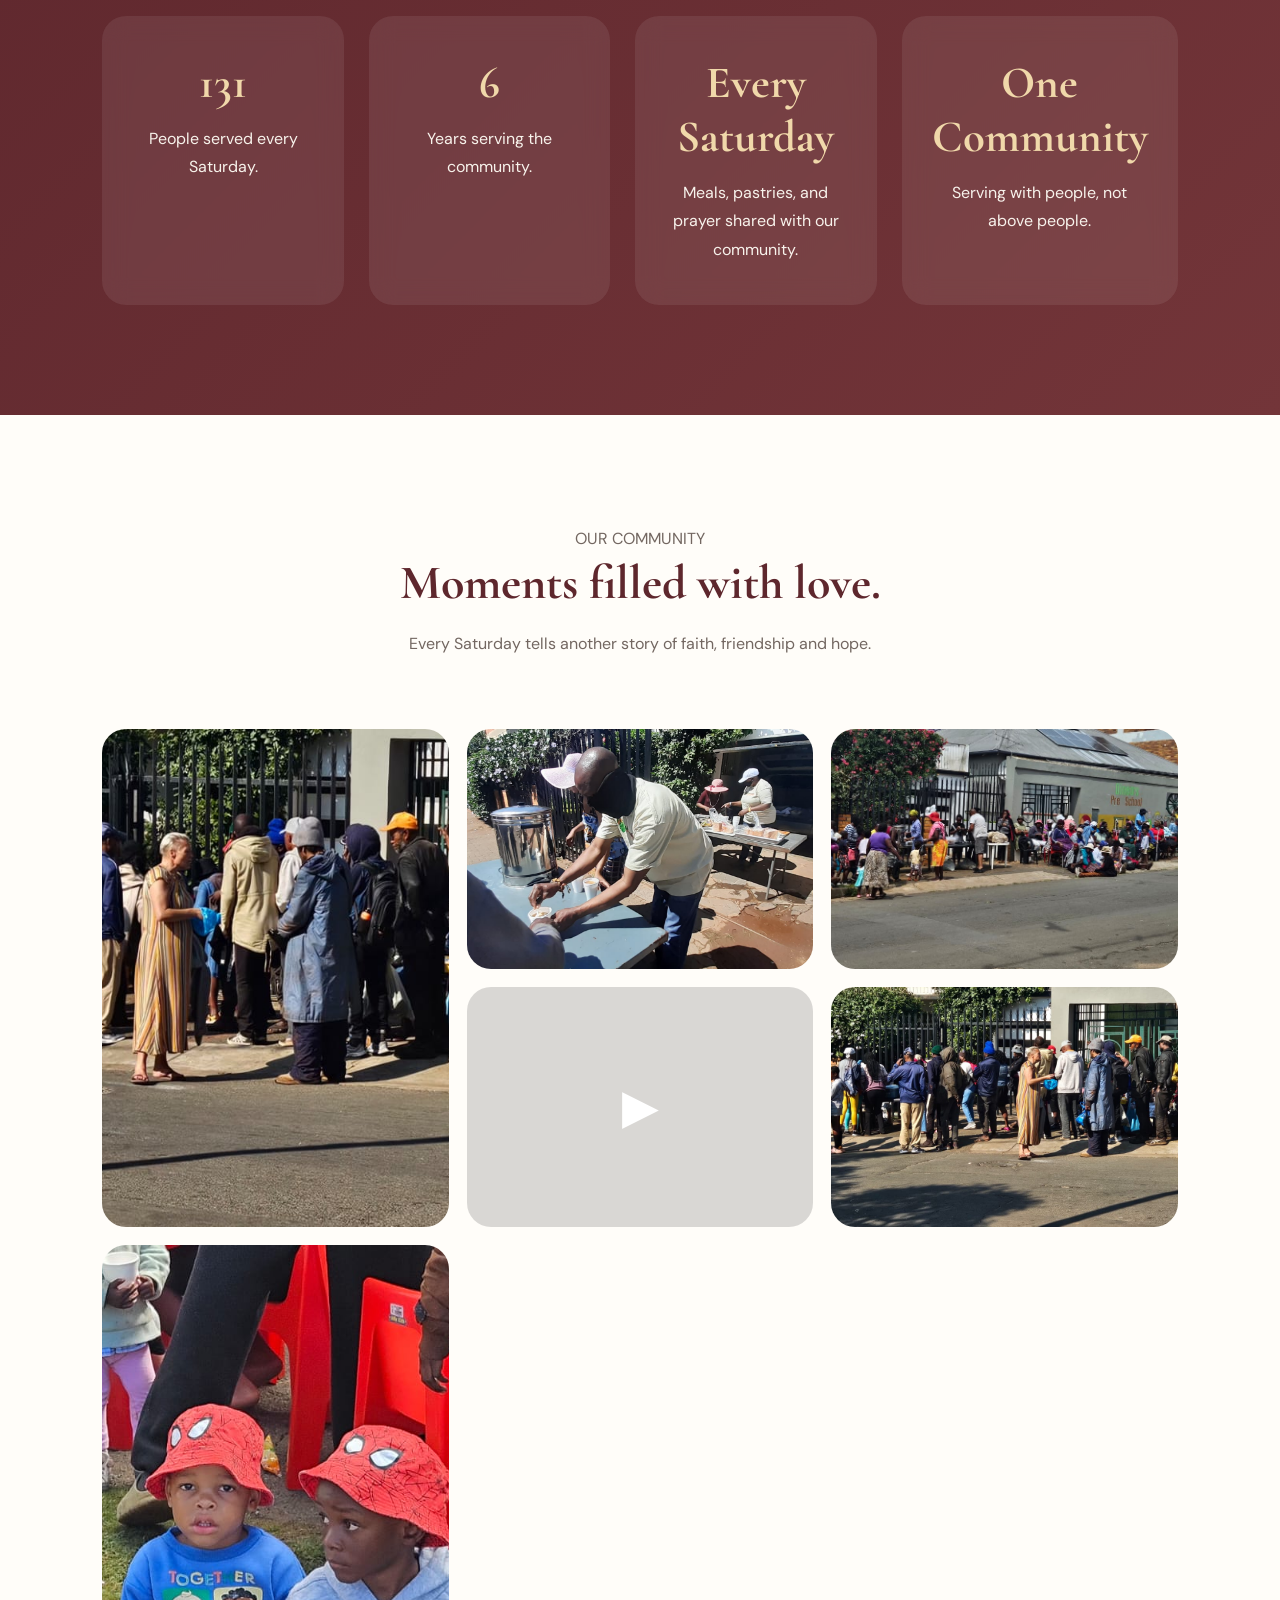
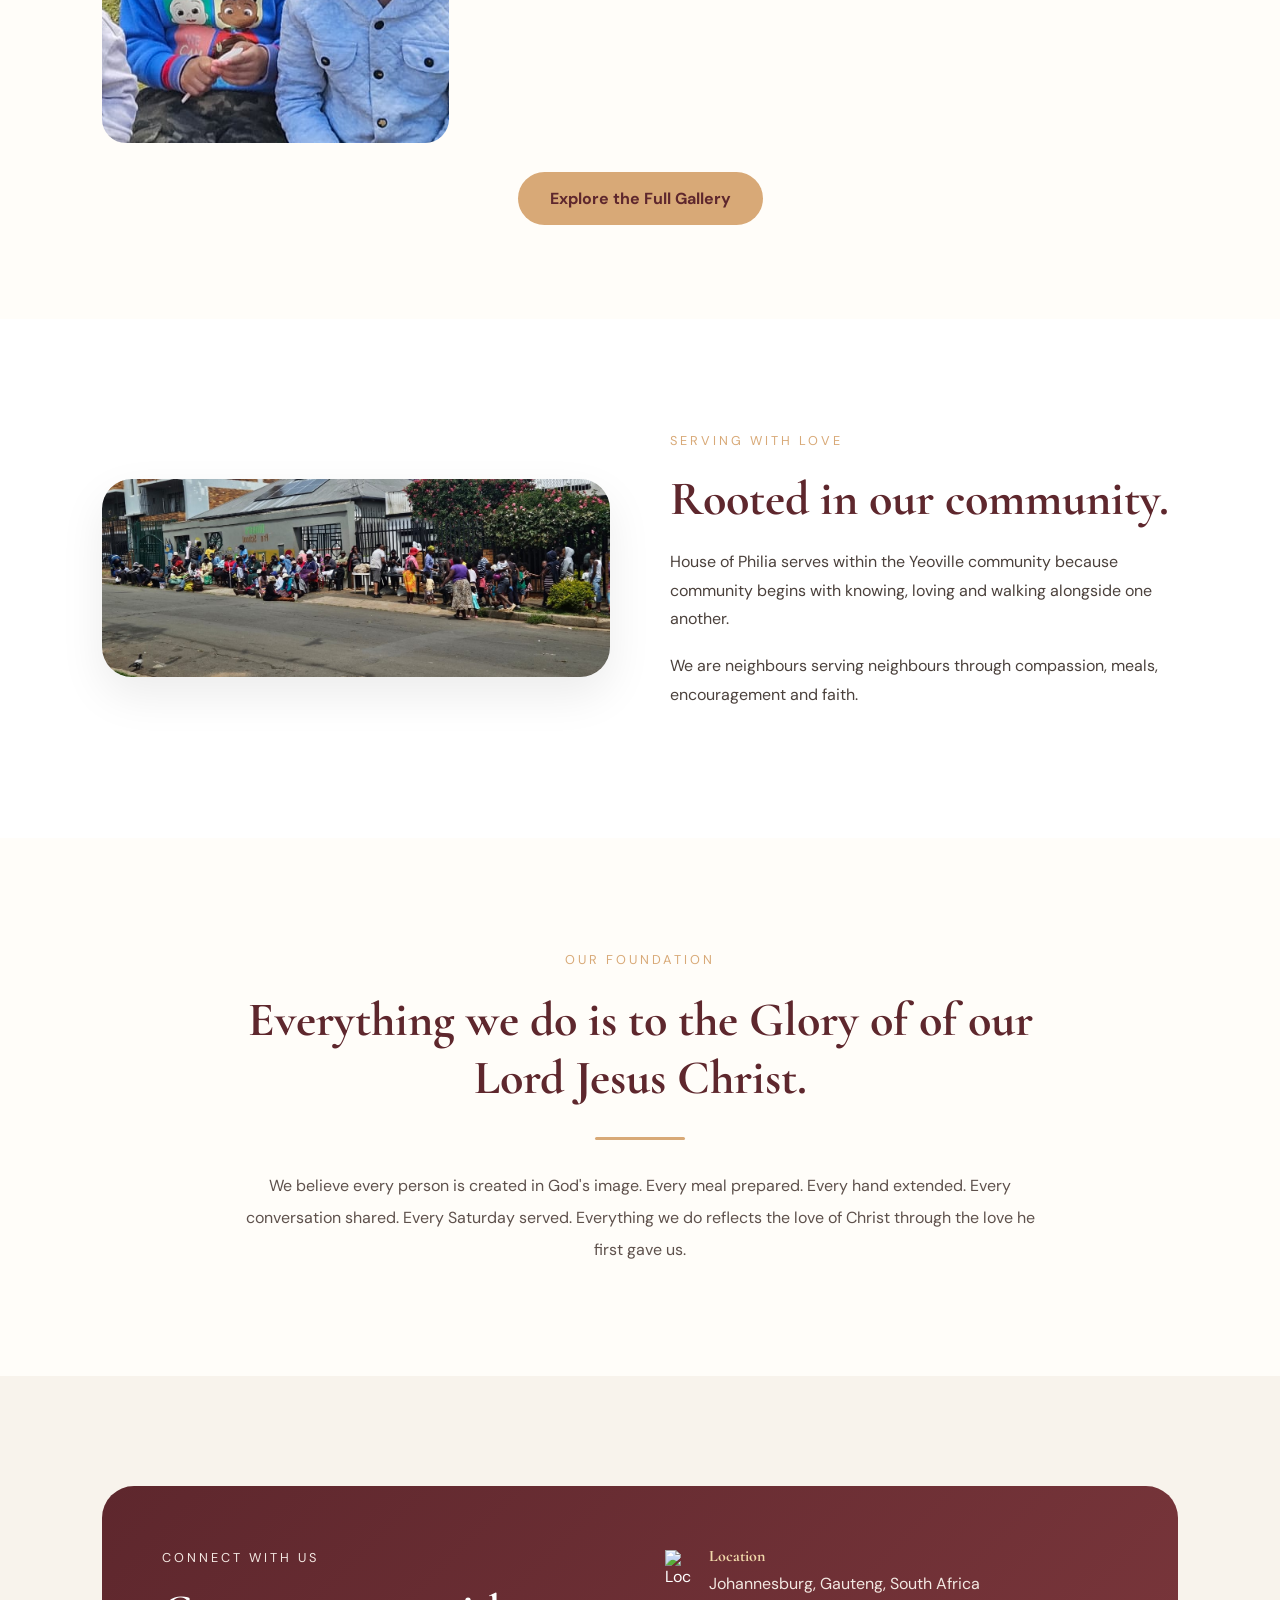
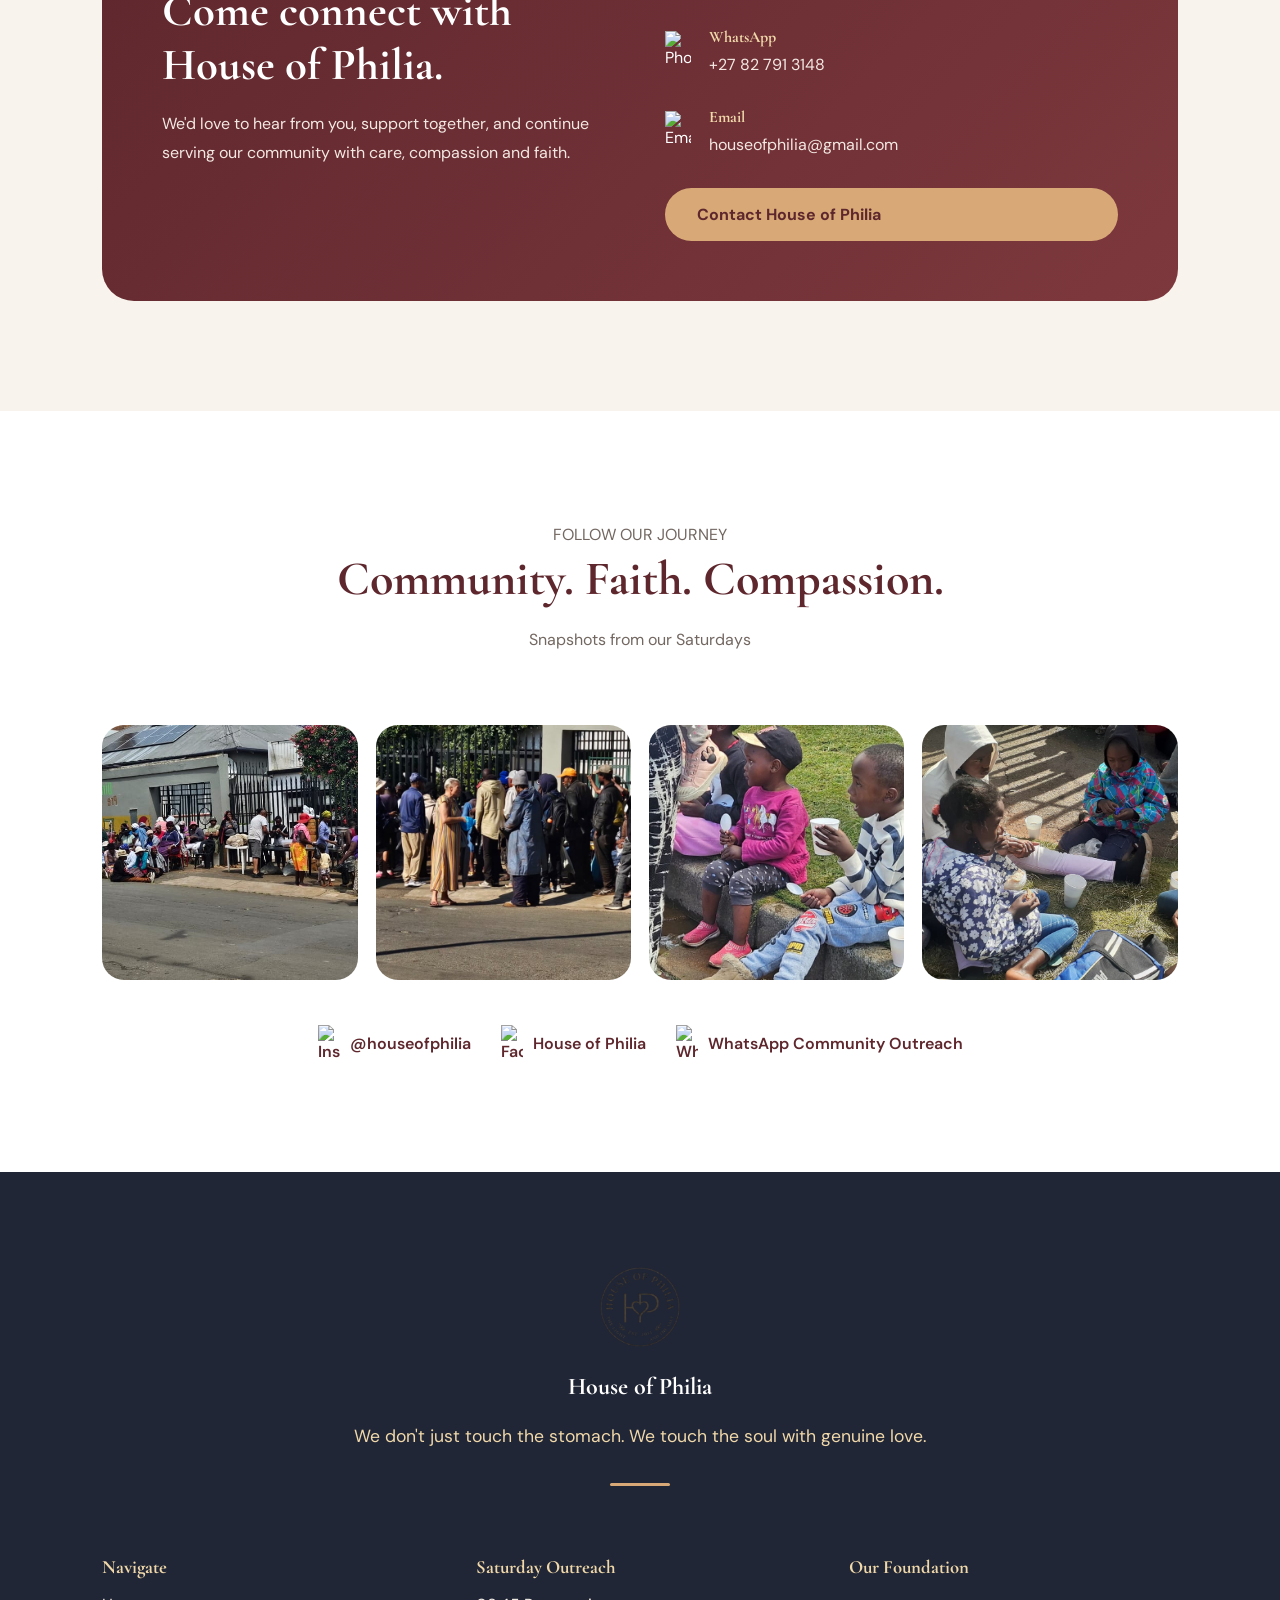
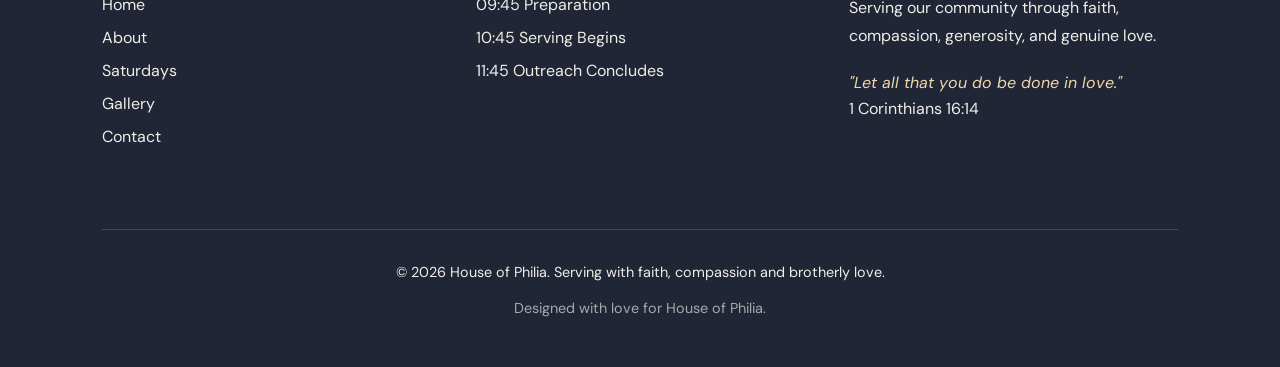
==== commit 2eafb5ac: "Update index.html(changing hero video format)" ====
--- a/index.html
+++ b/index.html
@@ -57,7 +57,7 @@
   <section class="hero" id="home">
 
     <video autoplay muted loop playsinline class="hero-video">
-      <source src="videos/hero-video.mp4" type="video/mp4">
+      <source src="videos/hopvideo1.mp4" type="video/mp4">
     </video>
 
     <div class="hero-overlay"></div>
